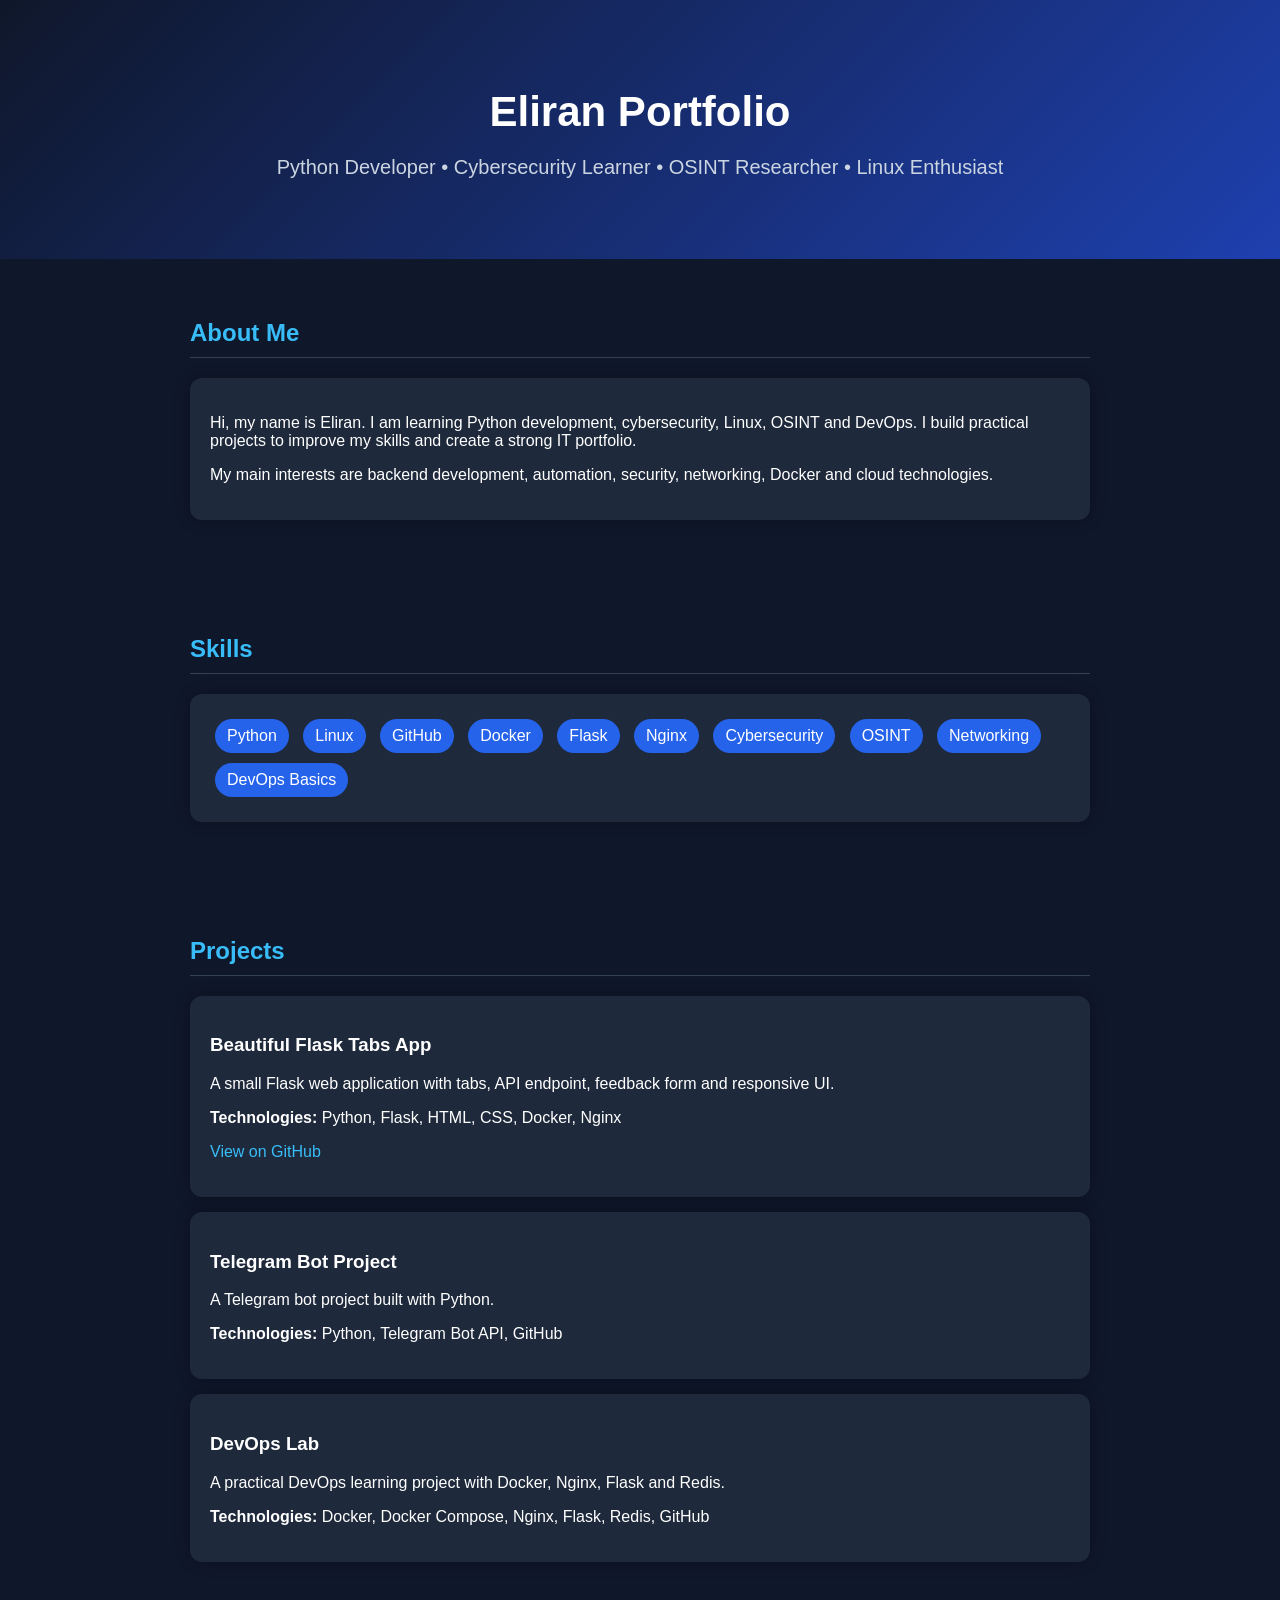
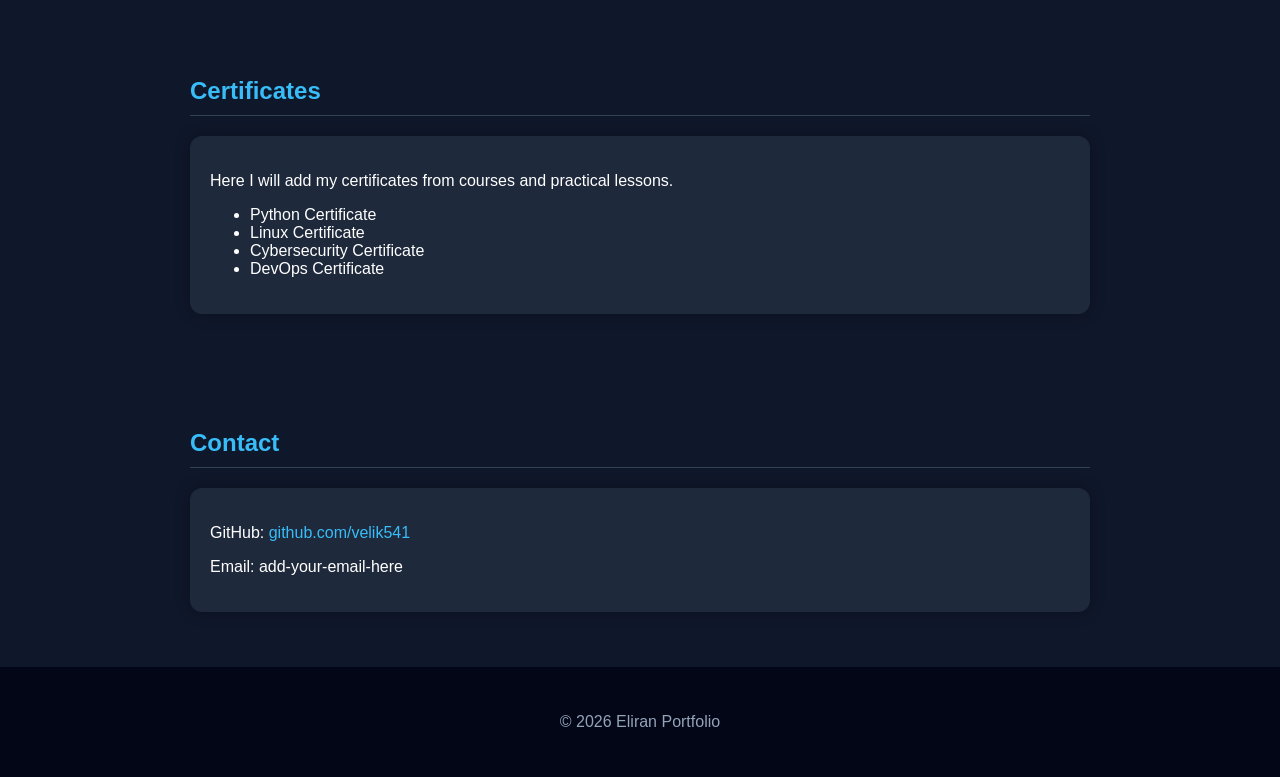
==== index.html @ 10d5dac7 "Create initial portfolio webpage in index.html This file serves as a personal portfolio webpage for " ====
<!DOCTYPE html>
<html lang="en">
<head>
  <meta charset="UTF-8">
  <title>Eliran Portfolio</title>
  <style>
    body {
      margin: 0;
      font-family: Arial, sans-serif;
      background: #0f172a;
      color: white;
    }

    header {
      padding: 60px 20px;
      text-align: center;
      background: linear-gradient(135deg, #0f172a, #1e40af);
    }

    header h1 {
      font-size: 42px;
      margin-bottom: 10px;
    }

    header p {
      font-size: 20px;
      color: #cbd5e1;
    }

    section {
      max-width: 900px;
      margin: auto;
      padding: 40px 20px;
    }

    h2 {
      color: #38bdf8;
      border-bottom: 1px solid #334155;
      padding-bottom: 10px;
    }

    .card {
      background: #1e293b;
      padding: 20px;
      margin: 15px 0;
      border-radius: 12px;
      box-shadow: 0 0 15px rgba(0,0,0,0.3);
    }

    .skills span {
      display: inline-block;
      background: #2563eb;
      padding: 8px 12px;
      margin: 5px;
      border-radius: 20px;
    }

    a {
      color: #38bdf8;
      text-decoration: none;
    }

    footer {
      text-align: center;
      padding: 30px;
      background: #020617;
      color: #94a3b8;
    }
  </style>
</head>
<body>

<header>
  <h1>Eliran Portfolio</h1>
  <p>Python Developer • Cybersecurity Learner • OSINT Researcher • Linux Enthusiast</p>
</header>

<section>
  <h2>About Me</h2>
  <div class="card">
    <p>
      Hi, my name is Eliran. I am learning Python development, cybersecurity, Linux, OSINT and DevOps.
      I build practical projects to improve my skills and create a strong IT portfolio.
    </p>
    <p>
      My main interests are backend development, automation, security, networking, Docker and cloud technologies.
    </p>
  </div>
</section>

<section>
  <h2>Skills</h2>
  <div class="card skills">
    <span>Python</span>
    <span>Linux</span>
    <span>GitHub</span>
    <span>Docker</span>
    <span>Flask</span>
    <span>Nginx</span>
    <span>Cybersecurity</span>
    <span>OSINT</span>
    <span>Networking</span>
    <span>DevOps Basics</span>
  </div>
</section>

<section>
  <h2>Projects</h2>

  <div class="card">
    <h3>Beautiful Flask Tabs App</h3>
    <p>
      A small Flask web application with tabs, API endpoint, feedback form and responsive UI.
    </p>
    <p><b>Technologies:</b> Python, Flask, HTML, CSS, Docker, Nginx</p>
    <p>
      <a href="https://github.com/velik541/beautiful-flask-tabs-app" target="_blank">View on GitHub</a>
    </p>
  </div>

  <div class="card">
    <h3>Telegram Bot Project</h3>
    <p>
      A Telegram bot project built with Python.
    </p>
    <p><b>Technologies:</b> Python, Telegram Bot API, GitHub</p>
  </div>

  <div class="card">
    <h3>DevOps Lab</h3>
    <p>
      A practical DevOps learning project with Docker, Nginx, Flask and Redis.
    </p>
    <p><b>Technologies:</b> Docker, Docker Compose, Nginx, Flask, Redis, GitHub</p>
  </div>
</section>

<section>
  <h2>Certificates</h2>
  <div class="card">
    <p>Here I will add my certificates from courses and practical lessons.</p>
    <ul>
      <li>Python Certificate</li>
      <li>Linux Certificate</li>
      <li>Cybersecurity Certificate</li>
      <li>DevOps Certificate</li>
    </ul>
  </div>
</section>

<section>
  <h2>Contact</h2>
  <div class="card">
    <p>GitHub: <a href="https://github.com/velik541" target="_blank">github.com/velik541</a></p>
    <p>Email: add-your-email-here</p>
  </div>
</section>

<footer>
  <p>© 2026 Eliran Portfolio</p>
</footer>

</body>
</html>
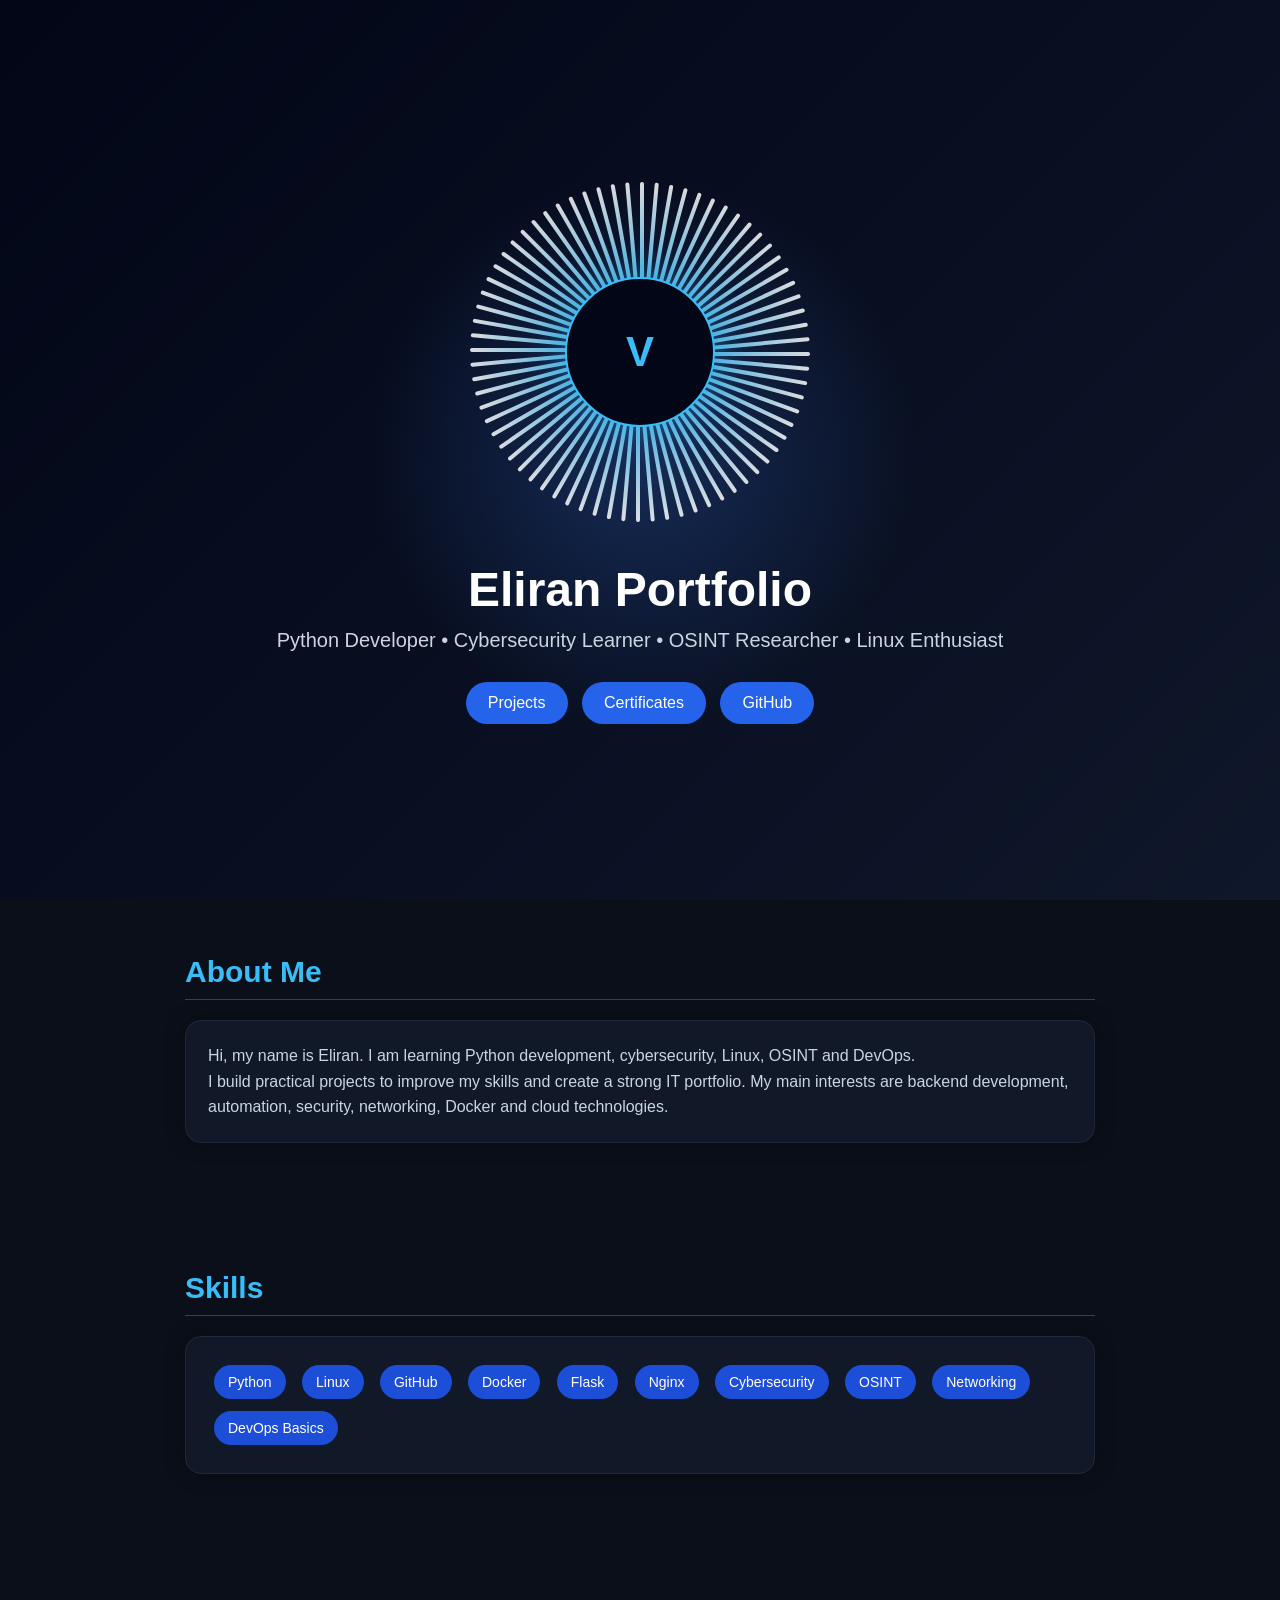
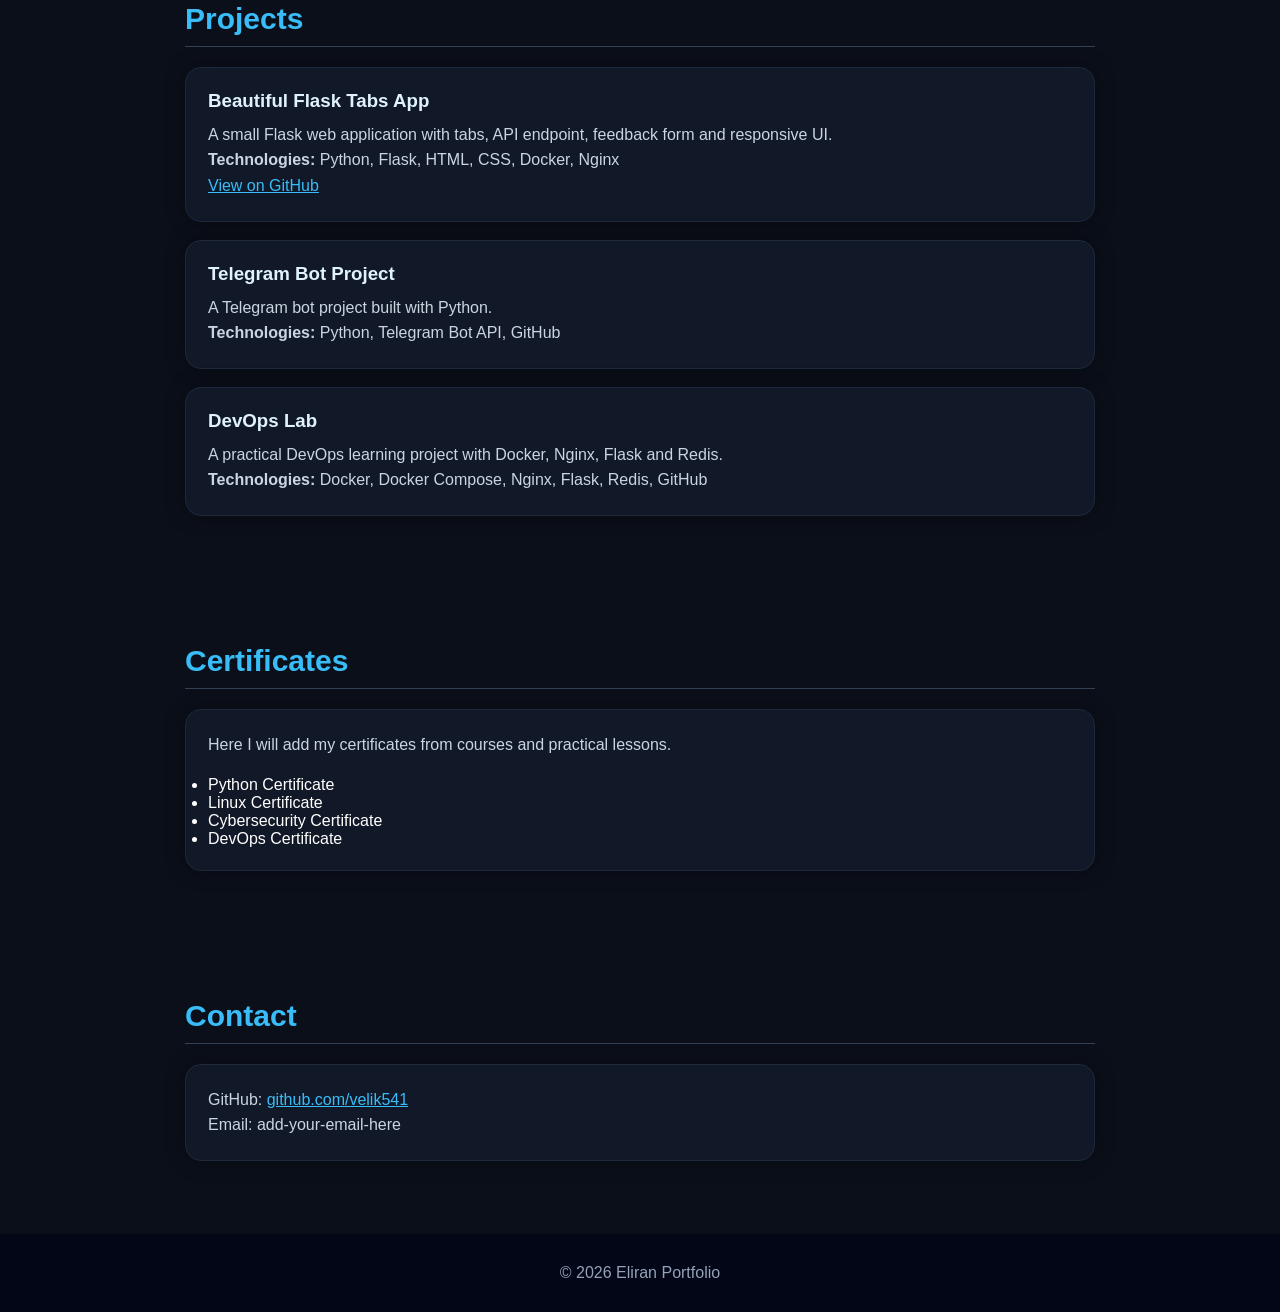
==== commit cabd045a: "Refactor portfolio layout and styles" ====
--- a/index.html
+++ b/index.html
@@ -1,164 +1,332 @@
+
 <!DOCTYPE html>
 <html lang="en">
 <head>
-  <meta charset="UTF-8">
+  <meta charset="UTF-8" />
+  <meta name="viewport" content="width=device-width, initial-scale=1.0" />
   <title>Eliran Portfolio</title>
+
   <style>
+    * {
+      margin: 0;
+      padding: 0;
+      box-sizing: border-box;
+    }
+
     body {
-      margin: 0;
       font-family: Arial, sans-serif;
-      background: #0f172a;
+      background: #0b0f19;
       color: white;
-    }
-
-    header {
-      padding: 60px 20px;
+      overflow-x: hidden;
+    }
+
+    .hero {
+      min-height: 100vh;
+      display: flex;
+      align-items: center;
+      justify-content: center;
+      flex-direction: column;
+      background:
+        radial-gradient(circle at center, rgba(59, 130, 246, 0.25), transparent 35%),
+        linear-gradient(135deg, #020617, #0f172a);
       text-align: center;
-      background: linear-gradient(135deg, #0f172a, #1e40af);
-    }
-
-    header h1 {
+      position: relative;
+    }
+
+    .visualizer {
+      width: 360px;
+      height: 360px;
+      position: relative;
+      margin-bottom: 30px;
+      animation: slowRotate 35s linear infinite;
+    }
+
+    .bar {
+      position: absolute;
+      left: 50%;
+      top: 50%;
+      width: 4px;
+      height: 120px;
+      background: linear-gradient(to top, #38bdf8, #ffffff);
+      transform-origin: 0 0;
+      border-radius: 10px;
+      opacity: 0.85;
+      animation: pulse 1.4s ease-in-out infinite;
+    }
+
+    .center-logo {
+      position: absolute;
+      width: 150px;
+      height: 150px;
+      background: #020617;
+      border: 2px solid #38bdf8;
+      border-radius: 50%;
+      left: 50%;
+      top: 50%;
+      transform: translate(-50%, -50%);
+      display: flex;
+      align-items: center;
+      justify-content: center;
+      box-shadow: 0 0 40px rgba(56, 189, 248, 0.45);
+      z-index: 2;
+    }
+
+    .center-logo span {
       font-size: 42px;
-      margin-bottom: 10px;
-    }
-
-    header p {
+      font-weight: bold;
+      color: #38bdf8;
+    }
+
+    h1 {
+      font-size: 48px;
+      margin-bottom: 12px;
+    }
+
+    .subtitle {
+      color: #cbd5e1;
       font-size: 20px;
-      color: #cbd5e1;
+      margin-bottom: 25px;
+    }
+
+    .btn {
+      display: inline-block;
+      padding: 12px 22px;
+      background: #2563eb;
+      color: white;
+      border-radius: 25px;
+      text-decoration: none;
+      margin: 5px;
+      transition: 0.3s;
+    }
+
+    .btn:hover {
+      background: #38bdf8;
+      color: #020617;
     }
 
     section {
-      max-width: 900px;
+      max-width: 950px;
       margin: auto;
-      padding: 40px 20px;
+      padding: 55px 20px;
     }
 
     h2 {
       color: #38bdf8;
+      margin-bottom: 20px;
+      font-size: 30px;
       border-bottom: 1px solid #334155;
       padding-bottom: 10px;
     }
 
     .card {
-      background: #1e293b;
-      padding: 20px;
-      margin: 15px 0;
-      border-radius: 12px;
-      box-shadow: 0 0 15px rgba(0,0,0,0.3);
+      background: #111827;
+      border: 1px solid #1e293b;
+      border-radius: 16px;
+      padding: 22px;
+      margin: 18px 0;
+      box-shadow: 0 0 20px rgba(0, 0, 0, 0.35);
+    }
+
+    .card h3 {
+      color: #e0f2fe;
+      margin-bottom: 10px;
+    }
+
+    .card p {
+      color: #cbd5e1;
+      line-height: 1.6;
     }
 
     .skills span {
       display: inline-block;
-      background: #2563eb;
-      padding: 8px 12px;
-      margin: 5px;
+      background: #1d4ed8;
+      padding: 9px 14px;
+      margin: 6px;
       border-radius: 20px;
+      font-size: 14px;
     }
 
     a {
       color: #38bdf8;
-      text-decoration: none;
     }
 
     footer {
       text-align: center;
       padding: 30px;
+      color: #94a3b8;
       background: #020617;
-      color: #94a3b8;
+    }
+
+    @keyframes pulse {
+      0%, 100% {
+        height: 90px;
+        opacity: 0.45;
+      }
+
+      50% {
+        height: 140px;
+        opacity: 1;
+      }
+    }
+
+    @keyframes slowRotate {
+      from {
+        transform: rotate(0deg);
+      }
+
+      to {
+        transform: rotate(360deg);
+      }
+    }
+
+    @media (max-width: 600px) {
+      .visualizer {
+        width: 280px;
+        height: 280px;
+      }
+
+      .center-logo {
+        width: 120px;
+        height: 120px;
+      }
+
+      h1 {
+        font-size: 34px;
+      }
+
+      .subtitle {
+        font-size: 16px;
+      }
     }
   </style>
 </head>
+
 <body>
 
-<header>
-  <h1>Eliran Portfolio</h1>
-  <p>Python Developer • Cybersecurity Learner • OSINT Researcher • Linux Enthusiast</p>
-</header>
-
-<section>
-  <h2>About Me</h2>
-  <div class="card">
-    <p>
-      Hi, my name is Eliran. I am learning Python development, cybersecurity, Linux, OSINT and DevOps.
-      I build practical projects to improve my skills and create a strong IT portfolio.
+  <div class="hero">
+    <div class="visualizer" id="visualizer">
+      <div class="center-logo">
+        <span>V</span>
+      </div>
+    </div>
+
+    <h1>Eliran Portfolio</h1>
+    <p class="subtitle">
+      Python Developer • Cybersecurity Learner • OSINT Researcher • Linux Enthusiast
     </p>
-    <p>
-      My main interests are backend development, automation, security, networking, Docker and cloud technologies.
-    </p>
+
+    <div>
+      <a class="btn" href="#projects">Projects</a>
+      <a class="btn" href="#certificates">Certificates</a>
+      <a class="btn" href="https://github.com/velik541" target="_blank">GitHub</a>
+    </div>
   </div>
-</section>
-
-<section>
-  <h2>Skills</h2>
-  <div class="card skills">
-    <span>Python</span>
-    <span>Linux</span>
-    <span>GitHub</span>
-    <span>Docker</span>
-    <span>Flask</span>
-    <span>Nginx</span>
-    <span>Cybersecurity</span>
-    <span>OSINT</span>
-    <span>Networking</span>
-    <span>DevOps Basics</span>
-  </div>
-</section>
-
-<section>
-  <h2>Projects</h2>
-
-  <div class="card">
-    <h3>Beautiful Flask Tabs App</h3>
-    <p>
-      A small Flask web application with tabs, API endpoint, feedback form and responsive UI.
-    </p>
-    <p><b>Technologies:</b> Python, Flask, HTML, CSS, Docker, Nginx</p>
-    <p>
-      <a href="https://github.com/velik541/beautiful-flask-tabs-app" target="_blank">View on GitHub</a>
-    </p>
-  </div>
-
-  <div class="card">
-    <h3>Telegram Bot Project</h3>
-    <p>
-      A Telegram bot project built with Python.
-    </p>
-    <p><b>Technologies:</b> Python, Telegram Bot API, GitHub</p>
-  </div>
-
-  <div class="card">
-    <h3>DevOps Lab</h3>
-    <p>
-      A practical DevOps learning project with Docker, Nginx, Flask and Redis.
-    </p>
-    <p><b>Technologies:</b> Docker, Docker Compose, Nginx, Flask, Redis, GitHub</p>
-  </div>
-</section>
-
-<section>
-  <h2>Certificates</h2>
-  <div class="card">
-    <p>Here I will add my certificates from courses and practical lessons.</p>
-    <ul>
-      <li>Python Certificate</li>
-      <li>Linux Certificate</li>
-      <li>Cybersecurity Certificate</li>
-      <li>DevOps Certificate</li>
-    </ul>
-  </div>
-</section>
-
-<section>
-  <h2>Contact</h2>
-  <div class="card">
-    <p>GitHub: <a href="https://github.com/velik541" target="_blank">github.com/velik541</a></p>
-    <p>Email: add-your-email-here</p>
-  </div>
-</section>
-
-<footer>
-  <p>© 2026 Eliran Portfolio</p>
-</footer>
+
+  <section>
+    <h2>About Me</h2>
+    <div class="card">
+      <p>
+        Hi, my name is Eliran. I am learning Python development, cybersecurity,
+        Linux, OSINT and DevOps.
+      </p>
+      <p>
+        I build practical projects to improve my skills and create a strong IT portfolio.
+        My main interests are backend development, automation, security, networking,
+        Docker and cloud technologies.
+      </p>
+    </div>
+  </section>
+
+  <section>
+    <h2>Skills</h2>
+    <div class="card skills">
+      <span>Python</span>
+      <span>Linux</span>
+      <span>GitHub</span>
+      <span>Docker</span>
+      <span>Flask</span>
+      <span>Nginx</span>
+      <span>Cybersecurity</span>
+      <span>OSINT</span>
+      <span>Networking</span>
+      <span>DevOps Basics</span>
+    </div>
+  </section>
+
+  <section id="projects">
+    <h2>Projects</h2>
+
+    <div class="card">
+      <h3>Beautiful Flask Tabs App</h3>
+      <p>
+        A small Flask web application with tabs, API endpoint, feedback form and responsive UI.
+      </p>
+      <p><b>Technologies:</b> Python, Flask, HTML, CSS, Docker, Nginx</p>
+      <p>
+        <a href="https://github.com/velik541/beautiful-flask-tabs-app" target="_blank">
+          View on GitHub
+        </a>
+      </p>
+    </div>
+
+    <div class="card">
+      <h3>Telegram Bot Project</h3>
+      <p>
+        A Telegram bot project built with Python.
+      </p>
+      <p><b>Technologies:</b> Python, Telegram Bot API, GitHub</p>
+    </div>
+
+    <div class="card">
+      <h3>DevOps Lab</h3>
+      <p>
+        A practical DevOps learning project with Docker, Nginx, Flask and Redis.
+      </p>
+      <p><b>Technologies:</b> Docker, Docker Compose, Nginx, Flask, Redis, GitHub</p>
+    </div>
+  </section>
+
+  <section id="certificates">
+    <h2>Certificates</h2>
+    <div class="card">
+      <p>Here I will add my certificates from courses and practical lessons.</p>
+      <br>
+      <ul>
+        <li>Python Certificate</li>
+        <li>Linux Certificate</li>
+        <li>Cybersecurity Certificate</li>
+        <li>DevOps Certificate</li>
+      </ul>
+    </div>
+  </section>
+
+  <section>
+    <h2>Contact</h2>
+    <div class="card">
+      <p>GitHub: <a href="https://github.com/velik541" target="_blank">github.com/velik541</a></p>
+      <p>Email: add-your-email-here</p>
+    </div>
+  </section>
+
+  <footer>
+    © 2026 Eliran Portfolio
+  </footer>
+
+  <script>
+    const visualizer = document.getElementById("visualizer");
+    const bars = 72;
+
+    for (let i = 0; i < bars; i++) {
+      const bar = document.createElement("div");
+      bar.className = "bar";
+
+      const angle = (360 / bars) * i;
+      bar.style.transform = `rotate(${angle}deg) translateY(-170px)`;
+      bar.style.animationDelay = `${Math.random() * 1.5}s`;
+
+      visualizer.appendChild(bar);
+    }
+  </script>
 
 </body>
 </html>
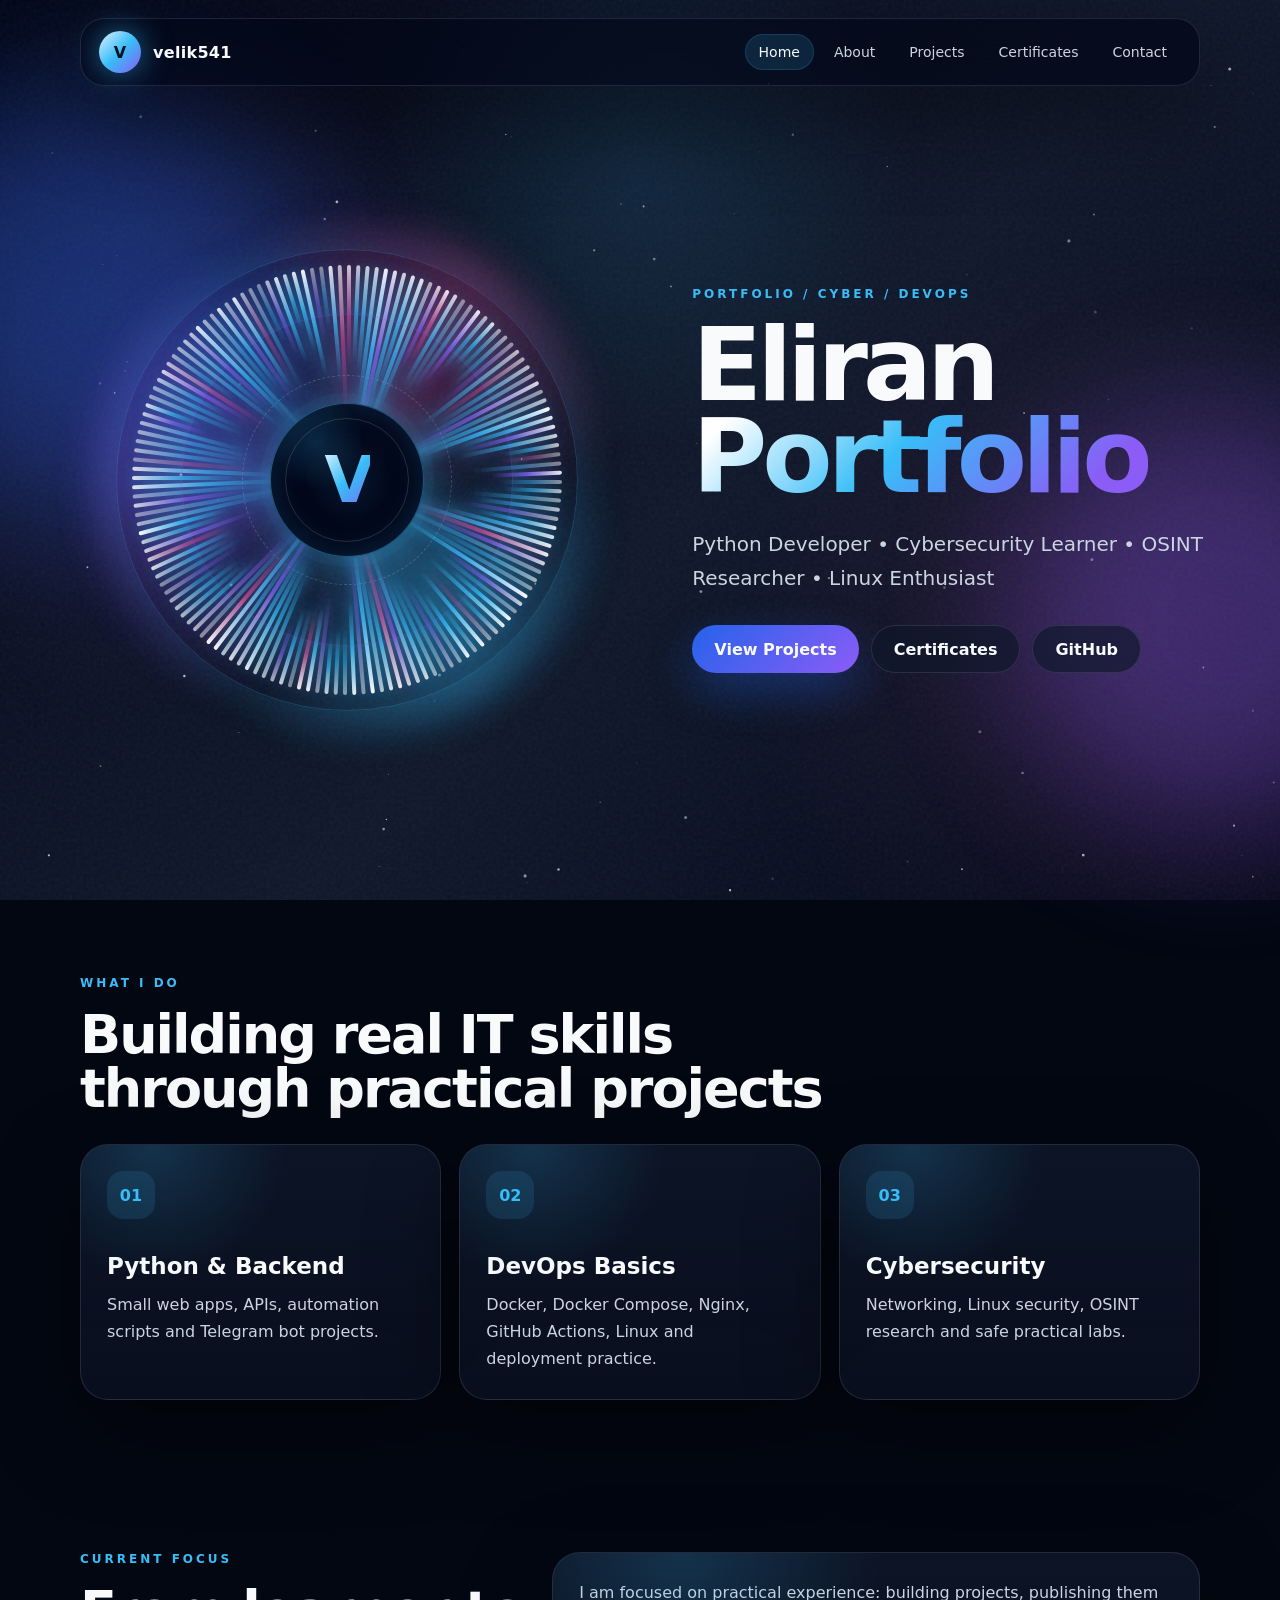
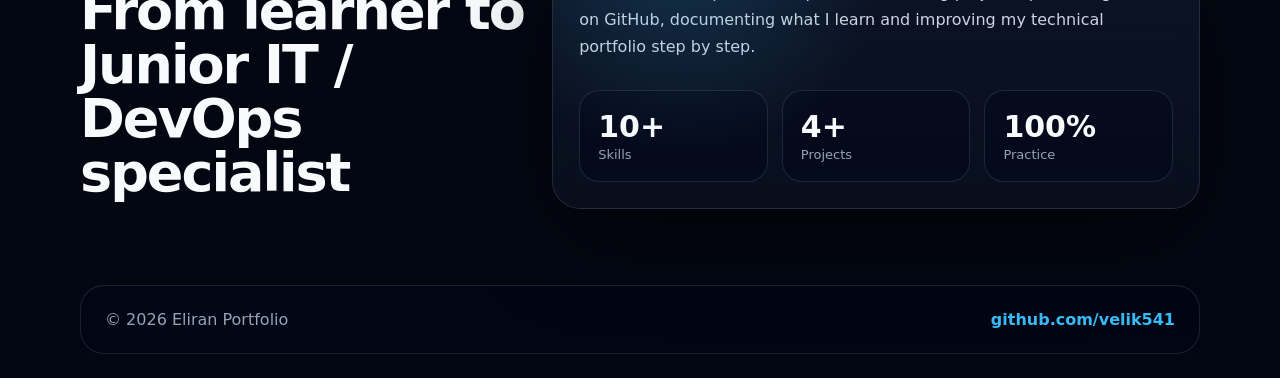
==== commit 0b3c1a58: "Update portfolio website" ====
--- a/index.html
+++ b/index.html
@@ -1,332 +1,117 @@
-
 <!DOCTYPE html>
 <html lang="en">
 <head>
   <meta charset="UTF-8" />
   <meta name="viewport" content="width=device-width, initial-scale=1.0" />
-  <title>Eliran Portfolio</title>
+  <meta name="description" content="Eliran portfolio - Python, cybersecurity, OSINT, Linux and DevOps projects." />
+  <title>Eliran Portfolio | Home</title>
+  <link rel="stylesheet" href="assets/css/style.css" />
+</head>
+<body>
+  <canvas id="space"></canvas>
 
-  <style>
-    * {
-      margin: 0;
-      padding: 0;
-      box-sizing: border-box;
-    }
+  <div class="noise"></div>
+  <div class="page-glow glow-one"></div>
+  <div class="page-glow glow-two"></div>
 
-    body {
-      font-family: Arial, sans-serif;
-      background: #0b0f19;
-      color: white;
-      overflow-x: hidden;
-    }
+  <header class="navbar">
+    <a class="brand" href="index.html" aria-label="Go to home page">
+      <span class="brand-mark">V</span>
+      <span class="brand-text">velik541</span>
+    </a>
 
-    .hero {
-      min-height: 100vh;
-      display: flex;
-      align-items: center;
-      justify-content: center;
-      flex-direction: column;
-      background:
-        radial-gradient(circle at center, rgba(59, 130, 246, 0.25), transparent 35%),
-        linear-gradient(135deg, #020617, #0f172a);
-      text-align: center;
-      position: relative;
-    }
+    <button class="menu-btn" id="menuBtn" aria-label="Open menu">
+      <span></span><span></span><span></span>
+    </button>
 
-    .visualizer {
-      width: 360px;
-      height: 360px;
-      position: relative;
-      margin-bottom: 30px;
-      animation: slowRotate 35s linear infinite;
-    }
+    <nav class="nav-links" id="navLinks">
+      <a href="index.html">Home</a>
+      <a href="about.html">About</a>
+      <a href="projects.html">Projects</a>
+      <a href="certificates.html">Certificates</a>
+      <a href="contact.html">Contact</a>
+    </nav>
+  </header>
 
-    .bar {
-      position: absolute;
-      left: 50%;
-      top: 50%;
-      width: 4px;
-      height: 120px;
-      background: linear-gradient(to top, #38bdf8, #ffffff);
-      transform-origin: 0 0;
-      border-radius: 10px;
-      opacity: 0.85;
-      animation: pulse 1.4s ease-in-out infinite;
-    }
+  <main>
+    <section class="hero">
+      <div class="hero-orbit" aria-hidden="true">
+        <div class="visualizer-wrap">
+          <div class="outer-ring"></div>
+          <div class="inner-ring"></div>
+          <div class="visualizer" id="visualizer"></div>
+          <div class="logo-core">
+            <div class="core-ring"></div>
+            <span>V</span>
+          </div>
+        </div>
+      </div>
 
-    .center-logo {
-      position: absolute;
-      width: 150px;
-      height: 150px;
-      background: #020617;
-      border: 2px solid #38bdf8;
-      border-radius: 50%;
-      left: 50%;
-      top: 50%;
-      transform: translate(-50%, -50%);
-      display: flex;
-      align-items: center;
-      justify-content: center;
-      box-shadow: 0 0 40px rgba(56, 189, 248, 0.45);
-      z-index: 2;
-    }
+      <div class="hero-content reveal">
+        <p class="eyebrow">Portfolio / Cyber / DevOps</p>
+        <h1>Eliran<br><span>Portfolio</span></h1>
+        <p class="hero-text">
+          Python Developer • Cybersecurity Learner • OSINT Researcher • Linux Enthusiast
+        </p>
+        <div class="hero-actions">
+          <a class="btn primary" href="projects.html">View Projects</a>
+          <a class="btn ghost" href="certificates.html">Certificates</a>
+          <a class="btn ghost" href="https://github.com/velik541" target="_blank" rel="noopener">GitHub</a>
+        </div>
+      </div>
+    </section>
 
-    .center-logo span {
-      font-size: 42px;
-      font-weight: bold;
-      color: #38bdf8;
-    }
+    <section class="section reveal">
+      <div class="section-head">
+        <p class="eyebrow">What I do</p>
+        <h2>Building real IT skills through practical projects</h2>
+      </div>
 
-    h1 {
-      font-size: 48px;
-      margin-bottom: 12px;
-    }
+      <div class="feature-grid">
+        <article class="feature-card">
+          <span class="card-icon">01</span>
+          <h3>Python & Backend</h3>
+          <p>Small web apps, APIs, automation scripts and Telegram bot projects.</p>
+        </article>
 
-    .subtitle {
-      color: #cbd5e1;
-      font-size: 20px;
-      margin-bottom: 25px;
-    }
+        <article class="feature-card">
+          <span class="card-icon">02</span>
+          <h3>DevOps Basics</h3>
+          <p>Docker, Docker Compose, Nginx, GitHub Actions, Linux and deployment practice.</p>
+        </article>
 
-    .btn {
-      display: inline-block;
-      padding: 12px 22px;
-      background: #2563eb;
-      color: white;
-      border-radius: 25px;
-      text-decoration: none;
-      margin: 5px;
-      transition: 0.3s;
-    }
+        <article class="feature-card">
+          <span class="card-icon">03</span>
+          <h3>Cybersecurity</h3>
+          <p>Networking, Linux security, OSINT research and safe practical labs.</p>
+        </article>
+      </div>
+    </section>
 
-    .btn:hover {
-      background: #38bdf8;
-      color: #020617;
-    }
+    <section class="section split reveal">
+      <div>
+        <p class="eyebrow">Current focus</p>
+        <h2>From learner to Junior IT / DevOps specialist</h2>
+      </div>
+      <div class="glass-panel">
+        <p>
+          I am focused on practical experience: building projects, publishing them on GitHub,
+          documenting what I learn and improving my technical portfolio step by step.
+        </p>
+        <div class="stats-row">
+          <div><strong>10+</strong><span>Skills</span></div>
+          <div><strong>4+</strong><span>Projects</span></div>
+          <div><strong>100%</strong><span>Practice</span></div>
+        </div>
+      </div>
+    </section>
+  </main>
 
-    section {
-      max-width: 950px;
-      margin: auto;
-      padding: 55px 20px;
-    }
-
-    h2 {
-      color: #38bdf8;
-      margin-bottom: 20px;
-      font-size: 30px;
-      border-bottom: 1px solid #334155;
-      padding-bottom: 10px;
-    }
-
-    .card {
-      background: #111827;
-      border: 1px solid #1e293b;
-      border-radius: 16px;
-      padding: 22px;
-      margin: 18px 0;
-      box-shadow: 0 0 20px rgba(0, 0, 0, 0.35);
-    }
-
-    .card h3 {
-      color: #e0f2fe;
-      margin-bottom: 10px;
-    }
-
-    .card p {
-      color: #cbd5e1;
-      line-height: 1.6;
-    }
-
-    .skills span {
-      display: inline-block;
-      background: #1d4ed8;
-      padding: 9px 14px;
-      margin: 6px;
-      border-radius: 20px;
-      font-size: 14px;
-    }
-
-    a {
-      color: #38bdf8;
-    }
-
-    footer {
-      text-align: center;
-      padding: 30px;
-      color: #94a3b8;
-      background: #020617;
-    }
-
-    @keyframes pulse {
-      0%, 100% {
-        height: 90px;
-        opacity: 0.45;
-      }
-
-      50% {
-        height: 140px;
-        opacity: 1;
-      }
-    }
-
-    @keyframes slowRotate {
-      from {
-        transform: rotate(0deg);
-      }
-
-      to {
-        transform: rotate(360deg);
-      }
-    }
-
-    @media (max-width: 600px) {
-      .visualizer {
-        width: 280px;
-        height: 280px;
-      }
-
-      .center-logo {
-        width: 120px;
-        height: 120px;
-      }
-
-      h1 {
-        font-size: 34px;
-      }
-
-      .subtitle {
-        font-size: 16px;
-      }
-    }
-  </style>
-</head>
-
-<body>
-
-  <div class="hero">
-    <div class="visualizer" id="visualizer">
-      <div class="center-logo">
-        <span>V</span>
-      </div>
-    </div>
-
-    <h1>Eliran Portfolio</h1>
-    <p class="subtitle">
-      Python Developer • Cybersecurity Learner • OSINT Researcher • Linux Enthusiast
-    </p>
-
-    <div>
-      <a class="btn" href="#projects">Projects</a>
-      <a class="btn" href="#certificates">Certificates</a>
-      <a class="btn" href="https://github.com/velik541" target="_blank">GitHub</a>
-    </div>
-  </div>
-
-  <section>
-    <h2>About Me</h2>
-    <div class="card">
-      <p>
-        Hi, my name is Eliran. I am learning Python development, cybersecurity,
-        Linux, OSINT and DevOps.
-      </p>
-      <p>
-        I build practical projects to improve my skills and create a strong IT portfolio.
-        My main interests are backend development, automation, security, networking,
-        Docker and cloud technologies.
-      </p>
-    </div>
-  </section>
-
-  <section>
-    <h2>Skills</h2>
-    <div class="card skills">
-      <span>Python</span>
-      <span>Linux</span>
-      <span>GitHub</span>
-      <span>Docker</span>
-      <span>Flask</span>
-      <span>Nginx</span>
-      <span>Cybersecurity</span>
-      <span>OSINT</span>
-      <span>Networking</span>
-      <span>DevOps Basics</span>
-    </div>
-  </section>
-
-  <section id="projects">
-    <h2>Projects</h2>
-
-    <div class="card">
-      <h3>Beautiful Flask Tabs App</h3>
-      <p>
-        A small Flask web application with tabs, API endpoint, feedback form and responsive UI.
-      </p>
-      <p><b>Technologies:</b> Python, Flask, HTML, CSS, Docker, Nginx</p>
-      <p>
-        <a href="https://github.com/velik541/beautiful-flask-tabs-app" target="_blank">
-          View on GitHub
-        </a>
-      </p>
-    </div>
-
-    <div class="card">
-      <h3>Telegram Bot Project</h3>
-      <p>
-        A Telegram bot project built with Python.
-      </p>
-      <p><b>Technologies:</b> Python, Telegram Bot API, GitHub</p>
-    </div>
-
-    <div class="card">
-      <h3>DevOps Lab</h3>
-      <p>
-        A practical DevOps learning project with Docker, Nginx, Flask and Redis.
-      </p>
-      <p><b>Technologies:</b> Docker, Docker Compose, Nginx, Flask, Redis, GitHub</p>
-    </div>
-  </section>
-
-  <section id="certificates">
-    <h2>Certificates</h2>
-    <div class="card">
-      <p>Here I will add my certificates from courses and practical lessons.</p>
-      <br>
-      <ul>
-        <li>Python Certificate</li>
-        <li>Linux Certificate</li>
-        <li>Cybersecurity Certificate</li>
-        <li>DevOps Certificate</li>
-      </ul>
-    </div>
-  </section>
-
-  <section>
-    <h2>Contact</h2>
-    <div class="card">
-      <p>GitHub: <a href="https://github.com/velik541" target="_blank">github.com/velik541</a></p>
-      <p>Email: add-your-email-here</p>
-    </div>
-  </section>
-
-  <footer>
-    © 2026 Eliran Portfolio
+  <footer class="footer">
+    <p>© 2026 Eliran Portfolio</p>
+    <a href="https://github.com/velik541" target="_blank" rel="noopener">github.com/velik541</a>
   </footer>
 
-  <script>
-    const visualizer = document.getElementById("visualizer");
-    const bars = 72;
-
-    for (let i = 0; i < bars; i++) {
-      const bar = document.createElement("div");
-      bar.className = "bar";
-
-      const angle = (360 / bars) * i;
-      bar.style.transform = `rotate(${angle}deg) translateY(-170px)`;
-      bar.style.animationDelay = `${Math.random() * 1.5}s`;
-
-      visualizer.appendChild(bar);
-    }
-  </script>
-
+  <script src="assets/js/main.js"></script>
 </body>
 </html>
--- a/assets/css/style.css
+++ b/assets/css/style.css
@@ -0,0 +1,853 @@
+:root {
+  --bg: #030712;
+  --panel: rgba(15, 23, 42, 0.72);
+  --panel-strong: rgba(15, 23, 42, 0.92);
+  --border: rgba(148, 163, 184, 0.18);
+  --text: #f8fafc;
+  --muted: #94a3b8;
+  --blue: #38bdf8;
+  --blue-strong: #2563eb;
+  --violet: #8b5cf6;
+  --pink: #ec4899;
+  --green: #22c55e;
+  --shadow: 0 30px 90px rgba(0, 0, 0, 0.45);
+}
+
+* {
+  box-sizing: border-box;
+  margin: 0;
+  padding: 0;
+}
+
+html {
+  scroll-behavior: smooth;
+}
+
+body {
+  min-height: 100vh;
+  font-family: Inter, ui-sans-serif, system-ui, -apple-system, BlinkMacSystemFont, "Segoe UI", sans-serif;
+  color: var(--text);
+  background: var(--bg);
+  overflow-x: hidden;
+}
+
+body::before {
+  content: "";
+  position: fixed;
+  inset: 0;
+  background:
+    radial-gradient(circle at 50% 20%, rgba(56, 189, 248, 0.12), transparent 28%),
+    radial-gradient(circle at 12% 40%, rgba(139, 92, 246, 0.16), transparent 28%),
+    radial-gradient(circle at 88% 70%, rgba(236, 72, 153, 0.10), transparent 30%),
+    linear-gradient(135deg, #020617, #0f172a 55%, #020617);
+  z-index: -5;
+}
+
+#space {
+  position: fixed;
+  inset: 0;
+  width: 100%;
+  height: 100%;
+  z-index: -4;
+}
+
+.noise {
+  position: fixed;
+  inset: 0;
+  pointer-events: none;
+  opacity: 0.12;
+  background-image: url("data:image/svg+xml,%3Csvg viewBox='0 0 300 300' xmlns='http://www.w3.org/2000/svg'%3E%3Cfilter id='n'%3E%3CfeTurbulence type='fractalNoise' baseFrequency='.85' numOctaves='3' stitchTiles='stitch'/%3E%3C/filter%3E%3Crect width='300' height='300' filter='url(%23n)' opacity='.45'/%3E%3C/svg%3E");
+  z-index: -3;
+}
+
+.page-glow {
+  position: fixed;
+  width: 420px;
+  height: 420px;
+  border-radius: 999px;
+  filter: blur(70px);
+  opacity: 0.32;
+  pointer-events: none;
+  z-index: -2;
+}
+
+.glow-one {
+  top: 10%;
+  left: -120px;
+  background: var(--blue-strong);
+}
+
+.glow-two {
+  right: -150px;
+  bottom: 8%;
+  background: var(--violet);
+}
+
+.navbar {
+  position: fixed;
+  top: 18px;
+  left: 50%;
+  transform: translateX(-50%);
+  width: min(1120px, calc(100% - 32px));
+  height: 68px;
+  padding: 0 18px;
+  display: flex;
+  align-items: center;
+  justify-content: space-between;
+  border: 1px solid var(--border);
+  border-radius: 24px;
+  background: rgba(2, 6, 23, 0.68);
+  backdrop-filter: blur(18px);
+  box-shadow: var(--shadow);
+  z-index: 50;
+}
+
+.brand {
+  display: inline-flex;
+  align-items: center;
+  gap: 12px;
+  color: var(--text);
+  text-decoration: none;
+  font-weight: 800;
+  letter-spacing: 0.3px;
+}
+
+.brand-mark {
+  width: 42px;
+  height: 42px;
+  display: grid;
+  place-items: center;
+  border-radius: 50%;
+  color: #06111f;
+  background: linear-gradient(135deg, #e0f2fe, var(--blue), var(--violet));
+  box-shadow: 0 0 30px rgba(56, 189, 248, 0.55);
+}
+
+.brand-text {
+  font-size: 16px;
+}
+
+.nav-links {
+  display: flex;
+  align-items: center;
+  gap: 6px;
+}
+
+.nav-links a {
+  color: #cbd5e1;
+  text-decoration: none;
+  padding: 10px 14px;
+  border-radius: 999px;
+  font-size: 14px;
+  transition: 0.25s ease;
+}
+
+.nav-links a:hover,
+.nav-links a.active {
+  color: var(--text);
+  background: rgba(56, 189, 248, 0.14);
+  box-shadow: inset 0 0 0 1px rgba(56, 189, 248, 0.16);
+}
+
+.menu-btn {
+  display: none;
+  width: 44px;
+  height: 44px;
+  border: 1px solid var(--border);
+  border-radius: 14px;
+  background: rgba(15, 23, 42, 0.7);
+  cursor: pointer;
+}
+
+.menu-btn span {
+  display: block;
+  width: 18px;
+  height: 2px;
+  margin: 4px auto;
+  background: var(--text);
+  border-radius: 999px;
+}
+
+.hero {
+  min-height: 100vh;
+  width: min(1180px, calc(100% - 34px));
+  margin: 0 auto;
+  padding: 130px 0 70px;
+  display: grid;
+  grid-template-columns: 1.05fr 0.95fr;
+  align-items: center;
+  gap: 48px;
+}
+
+.hero-orbit {
+  min-height: 560px;
+  display: grid;
+  place-items: center;
+  perspective: 1000px;
+}
+
+.visualizer-wrap {
+  position: relative;
+  width: 470px;
+  height: 470px;
+  display: grid;
+  place-items: center;
+  transform-style: preserve-3d;
+  animation: float 6s ease-in-out infinite;
+}
+
+.visualizer-wrap::before,
+.visualizer-wrap::after {
+  content: "";
+  position: absolute;
+  border-radius: 50%;
+  border: 1px solid rgba(56, 189, 248, 0.22);
+  box-shadow: 0 0 45px rgba(56, 189, 248, 0.18);
+}
+
+.visualizer-wrap::before {
+  width: 460px;
+  height: 460px;
+  animation: rotate 28s linear infinite;
+}
+
+.visualizer-wrap::after {
+  width: 330px;
+  height: 330px;
+  border-color: rgba(139, 92, 246, 0.25);
+  animation: rotateReverse 20s linear infinite;
+}
+
+.outer-ring,
+.inner-ring {
+  position: absolute;
+  border-radius: 50%;
+  pointer-events: none;
+}
+
+.outer-ring {
+  width: 520px;
+  height: 520px;
+  background: conic-gradient(from 90deg, transparent, rgba(56, 189, 248, 0.85), transparent 32%, rgba(139, 92, 246, 0.7), transparent 68%, rgba(236, 72, 153, 0.7), transparent);
+  filter: blur(18px);
+  opacity: 0.38;
+  animation: rotate 16s linear infinite;
+}
+
+.inner-ring {
+  width: 210px;
+  height: 210px;
+  border: 1px dashed rgba(226, 232, 240, 0.22);
+  animation: rotateReverse 18s linear infinite;
+}
+
+.visualizer {
+  position: absolute;
+  inset: 0;
+  border-radius: 50%;
+  animation: rotate 42s linear infinite;
+}
+
+.bar {
+  --height: 118px;
+  position: absolute;
+  left: 50%;
+  top: 50%;
+  width: 4px;
+  height: var(--height);
+  transform-origin: 0 0;
+  border-radius: 999px;
+  background: linear-gradient(to top, rgba(56, 189, 248, 0.03), rgba(56, 189, 248, 0.85), #ffffff);
+  box-shadow: 0 0 16px rgba(56, 189, 248, 0.55);
+  opacity: 0.92;
+  animation: barPulse 1.65s ease-in-out infinite;
+}
+
+.logo-core {
+  position: relative;
+  z-index: 4;
+  width: 154px;
+  height: 154px;
+  display: grid;
+  place-items: center;
+  border-radius: 50%;
+  background:
+    radial-gradient(circle at 30% 25%, rgba(56, 189, 248, 0.18), transparent 30%),
+    rgba(2, 6, 23, 0.96);
+  border: 1px solid rgba(56, 189, 248, 0.45);
+  box-shadow:
+    0 0 0 10px rgba(56, 189, 248, 0.04),
+    0 0 55px rgba(56, 189, 248, 0.45),
+    inset 0 0 35px rgba(56, 189, 248, 0.15);
+}
+
+.logo-core span {
+  font-size: 64px;
+  font-weight: 900;
+  letter-spacing: -4px;
+  background: linear-gradient(135deg, #ffffff, var(--blue), var(--violet));
+  -webkit-background-clip: text;
+  background-clip: text;
+  color: transparent;
+  text-shadow: 0 0 40px rgba(56, 189, 248, 0.28);
+}
+
+.core-ring {
+  position: absolute;
+  inset: 14px;
+  border-radius: 50%;
+  border: 1px solid rgba(226, 232, 240, 0.15);
+}
+
+.hero-content {
+  text-align: left;
+}
+
+.eyebrow {
+  color: var(--blue);
+  text-transform: uppercase;
+  letter-spacing: 3px;
+  font-size: 12px;
+  font-weight: 800;
+  margin-bottom: 18px;
+}
+
+h1 {
+  font-size: clamp(54px, 8vw, 108px);
+  line-height: 0.9;
+  letter-spacing: -5px;
+  margin-bottom: 24px;
+}
+
+h1 span,
+.page-title h1 span {
+  background: linear-gradient(135deg, #ffffff 10%, var(--blue) 45%, var(--violet) 85%);
+  -webkit-background-clip: text;
+  background-clip: text;
+  color: transparent;
+}
+
+.hero-text {
+  max-width: 600px;
+  color: #cbd5e1;
+  font-size: 20px;
+  line-height: 1.7;
+  margin-bottom: 30px;
+}
+
+.hero-actions {
+  display: flex;
+  flex-wrap: wrap;
+  gap: 12px;
+}
+
+.btn {
+  display: inline-flex;
+  align-items: center;
+  justify-content: center;
+  min-height: 48px;
+  padding: 0 22px;
+  border-radius: 999px;
+  text-decoration: none;
+  color: var(--text);
+  font-weight: 800;
+  transition: transform 0.25s ease, box-shadow 0.25s ease, background 0.25s ease;
+}
+
+.btn:hover {
+  transform: translateY(-3px);
+}
+
+.btn.primary {
+  background: linear-gradient(135deg, var(--blue-strong), var(--violet));
+  box-shadow: 0 18px 45px rgba(37, 99, 235, 0.35);
+}
+
+.btn.ghost {
+  border: 1px solid var(--border);
+  background: rgba(15, 23, 42, 0.65);
+  backdrop-filter: blur(14px);
+}
+
+.section {
+  width: min(1120px, calc(100% - 34px));
+  margin: 0 auto;
+  padding: 76px 0;
+}
+
+.section-head {
+  max-width: 750px;
+  margin-bottom: 28px;
+}
+
+h2 {
+  font-size: clamp(32px, 5vw, 54px);
+  line-height: 1;
+  letter-spacing: -2px;
+}
+
+.feature-grid,
+.cert-grid,
+.contact-grid {
+  display: grid;
+  grid-template-columns: repeat(3, 1fr);
+  gap: 18px;
+}
+
+.feature-card,
+.glass-panel,
+.project-card,
+.cert-card,
+.contact-card {
+  position: relative;
+  border: 1px solid var(--border);
+  background: linear-gradient(180deg, rgba(15, 23, 42, 0.82), rgba(15, 23, 42, 0.48));
+  border-radius: 28px;
+  padding: 26px;
+  box-shadow: var(--shadow);
+  overflow: hidden;
+}
+
+.feature-card::before,
+.project-card::before,
+.cert-card::before,
+.contact-card::before,
+.glass-panel::before {
+  content: "";
+  position: absolute;
+  inset: 0;
+  background: radial-gradient(circle at 20% 0%, rgba(56, 189, 248, 0.18), transparent 35%);
+  pointer-events: none;
+}
+
+.card-icon {
+  display: inline-grid;
+  place-items: center;
+  width: 48px;
+  height: 48px;
+  margin-bottom: 34px;
+  border-radius: 16px;
+  background: rgba(56, 189, 248, 0.12);
+  color: var(--blue);
+  font-weight: 900;
+}
+
+.feature-card h3,
+.project-card h2,
+.cert-card h2 {
+  font-size: 23px;
+  margin-bottom: 12px;
+}
+
+.feature-card p,
+.glass-panel p,
+.project-card p,
+.cert-card p,
+.page-title p,
+.big-text p {
+  color: #cbd5e1;
+  line-height: 1.7;
+}
+
+.split {
+  display: grid;
+  grid-template-columns: 0.82fr 1.18fr;
+  gap: 22px;
+  align-items: stretch;
+}
+
+.glass-panel {
+  backdrop-filter: blur(16px);
+}
+
+.stats-row {
+  display: grid;
+  grid-template-columns: repeat(3, 1fr);
+  gap: 14px;
+  margin-top: 30px;
+}
+
+.stats-row div {
+  padding: 18px;
+  border-radius: 20px;
+  background: rgba(2, 6, 23, 0.4);
+  border: 1px solid var(--border);
+}
+
+.stats-row strong {
+  display: block;
+  font-size: 30px;
+  color: var(--text);
+}
+
+.stats-row span {
+  color: var(--muted);
+  font-size: 13px;
+}
+
+.page-main {
+  padding-top: 120px;
+}
+
+.page-title {
+  width: min(1120px, calc(100% - 34px));
+  margin: 0 auto;
+  padding: 80px 0 40px;
+}
+
+.page-title h1 {
+  font-size: clamp(58px, 9vw, 118px);
+}
+
+.page-title p {
+  max-width: 760px;
+  font-size: 19px;
+}
+
+.big-text {
+  font-size: 21px;
+}
+
+.big-text p + p {
+  margin-top: 18px;
+}
+
+.timeline {
+  display: grid;
+  gap: 16px;
+}
+
+.timeline-item {
+  display: grid;
+  grid-template-columns: 24px 1fr;
+  gap: 18px;
+  padding: 20px;
+  border: 1px solid var(--border);
+  border-radius: 24px;
+  background: rgba(15, 23, 42, 0.58);
+}
+
+.timeline-item > span {
+  width: 14px;
+  height: 14px;
+  margin-top: 7px;
+  border-radius: 50%;
+  background: var(--blue);
+  box-shadow: 0 0 20px rgba(56, 189, 248, 0.75);
+}
+
+.timeline-item h3 {
+  margin-bottom: 6px;
+}
+
+.timeline-item p {
+  color: #cbd5e1;
+}
+
+.skill-cloud {
+  display: flex;
+  flex-wrap: wrap;
+  gap: 12px;
+}
+
+.skill-cloud span,
+.tags span {
+  display: inline-flex;
+  align-items: center;
+  min-height: 38px;
+  padding: 0 15px;
+  border: 1px solid rgba(56, 189, 248, 0.25);
+  border-radius: 999px;
+  color: #dbeafe;
+  background: rgba(56, 189, 248, 0.09);
+}
+
+.project-list {
+  width: min(1120px, calc(100% - 34px));
+  margin: 0 auto;
+  display: grid;
+  gap: 18px;
+  padding-bottom: 80px;
+}
+
+.project-card {
+  min-height: 230px;
+  display: grid;
+  grid-template-columns: 110px 1fr;
+  gap: 22px;
+}
+
+.project-card.featured {
+  border-color: rgba(56, 189, 248, 0.38);
+  background:
+    radial-gradient(circle at 0% 0%, rgba(56, 189, 248, 0.20), transparent 36%),
+    linear-gradient(180deg, rgba(15, 23, 42, 0.9), rgba(15, 23, 42, 0.55));
+}
+
+.project-number {
+  font-size: 44px;
+  font-weight: 900;
+  color: rgba(226, 232, 240, 0.25);
+}
+
+.tags {
+  display: flex;
+  flex-wrap: wrap;
+  gap: 10px;
+  margin: 20px 0;
+}
+
+.project-link,
+.cert-card a,
+.footer a {
+  color: var(--blue);
+  font-weight: 800;
+  text-decoration: none;
+}
+
+.cert-grid {
+  width: min(1120px, calc(100% - 34px));
+  margin: 0 auto;
+  grid-template-columns: repeat(4, 1fr);
+  padding-bottom: 80px;
+}
+
+.cert-preview {
+  height: 160px;
+  display: grid;
+  place-items: center;
+  margin-bottom: 18px;
+  border-radius: 22px;
+  background:
+    radial-gradient(circle at 50% 30%, rgba(255, 255, 255, 0.22), transparent 22%),
+    linear-gradient(135deg, rgba(37, 99, 235, 0.55), rgba(139, 92, 246, 0.42));
+  border: 1px solid rgba(226, 232, 240, 0.12);
+  color: #ffffff;
+  font-size: 36px;
+  font-weight: 900;
+  letter-spacing: -1px;
+}
+
+.cert-card p {
+  min-height: 82px;
+  margin-bottom: 18px;
+}
+
+.contact-grid {
+  width: min(1120px, calc(100% - 34px));
+  margin: 0 auto;
+  padding-bottom: 90px;
+}
+
+.contact-card {
+  min-height: 180px;
+  display: flex;
+  flex-direction: column;
+  justify-content: space-between;
+  color: var(--text);
+  text-decoration: none;
+  transition: transform 0.25s ease, border 0.25s ease;
+}
+
+.contact-card:hover {
+  transform: translateY(-5px);
+  border-color: rgba(56, 189, 248, 0.52);
+}
+
+.contact-card span {
+  color: var(--muted);
+}
+
+.contact-card strong {
+  font-size: 24px;
+}
+
+.footer {
+  width: min(1120px, calc(100% - 34px));
+  margin: 0 auto 24px;
+  padding: 24px;
+  display: flex;
+  align-items: center;
+  justify-content: space-between;
+  border: 1px solid var(--border);
+  border-radius: 24px;
+  color: var(--muted);
+  background: rgba(2, 6, 23, 0.6);
+}
+
+.reveal {
+  opacity: 0;
+  transform: translateY(22px);
+  transition: opacity 0.8s ease, transform 0.8s ease;
+}
+
+.reveal.visible {
+  opacity: 1;
+  transform: translateY(0);
+}
+
+@keyframes rotate {
+  to { transform: rotate(360deg); }
+}
+
+@keyframes rotateReverse {
+  to { transform: rotate(-360deg); }
+}
+
+@keyframes float {
+  0%, 100% { transform: translateY(0) rotateX(0deg); }
+  50% { transform: translateY(-18px) rotateX(4deg); }
+}
+
+@keyframes barPulse {
+  0%, 100% {
+    height: calc(var(--height) * 0.58);
+    opacity: 0.38;
+  }
+  50% {
+    height: var(--height);
+    opacity: 1;
+  }
+}
+
+@media (max-width: 920px) {
+  .hero,
+  .split {
+    grid-template-columns: 1fr;
+  }
+
+  .hero {
+    padding-top: 112px;
+    text-align: center;
+  }
+
+  .hero-content {
+    text-align: center;
+    order: -1;
+  }
+
+  .hero-actions {
+    justify-content: center;
+  }
+
+  .hero-orbit {
+    min-height: 420px;
+  }
+
+  .visualizer-wrap {
+    width: 360px;
+    height: 360px;
+  }
+
+  .visualizer-wrap::before {
+    width: 350px;
+    height: 350px;
+  }
+
+  .visualizer-wrap::after {
+    width: 260px;
+    height: 260px;
+  }
+
+  .outer-ring {
+    width: 390px;
+    height: 390px;
+  }
+
+  .logo-core {
+    width: 130px;
+    height: 130px;
+  }
+
+  .feature-grid,
+  .cert-grid,
+  .contact-grid {
+    grid-template-columns: 1fr 1fr;
+  }
+}
+
+@media (max-width: 720px) {
+  .navbar {
+    top: 12px;
+  }
+
+  .menu-btn {
+    display: block;
+  }
+
+  .nav-links {
+    position: absolute;
+    top: 78px;
+    left: 0;
+    width: 100%;
+    padding: 12px;
+    display: none;
+    flex-direction: column;
+    border: 1px solid var(--border);
+    border-radius: 22px;
+    background: rgba(2, 6, 23, 0.95);
+  }
+
+  .nav-links.open {
+    display: flex;
+  }
+
+  .nav-links a {
+    width: 100%;
+    text-align: center;
+  }
+
+  h1 {
+    letter-spacing: -3px;
+  }
+
+  .visualizer-wrap {
+    width: 300px;
+    height: 300px;
+  }
+
+  .visualizer-wrap::before {
+    width: 300px;
+    height: 300px;
+  }
+
+  .visualizer-wrap::after {
+    width: 220px;
+    height: 220px;
+  }
+
+  .outer-ring {
+    width: 330px;
+    height: 330px;
+  }
+
+  .logo-core {
+    width: 112px;
+    height: 112px;
+  }
+
+  .logo-core span {
+    font-size: 52px;
+  }
+
+  .feature-grid,
+  .cert-grid,
+  .contact-grid,
+  .stats-row {
+    grid-template-columns: 1fr;
+  }
+
+  .project-card {
+    grid-template-columns: 1fr;
+  }
+
+  .project-number {
+    font-size: 32px;
+  }
+
+  .footer {
+    flex-direction: column;
+    gap: 12px;
+    text-align: center;
+  }
+}
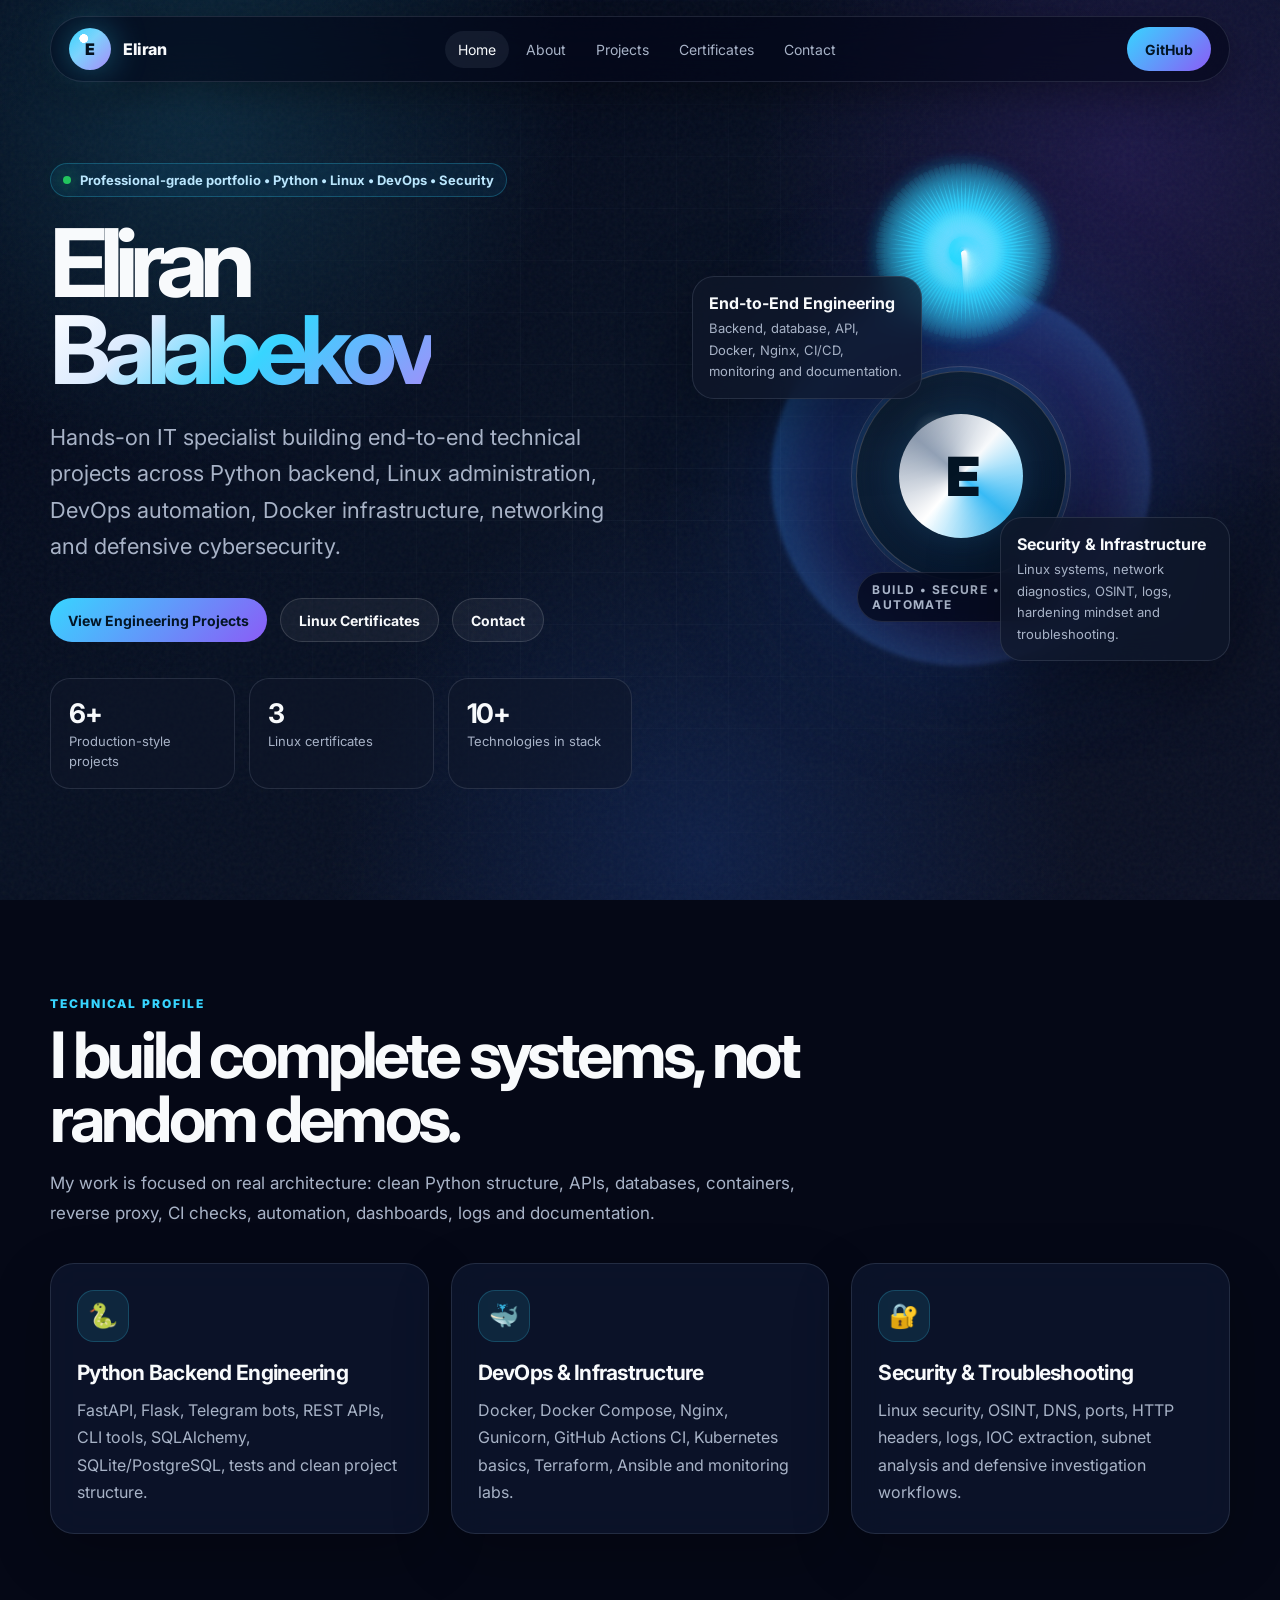
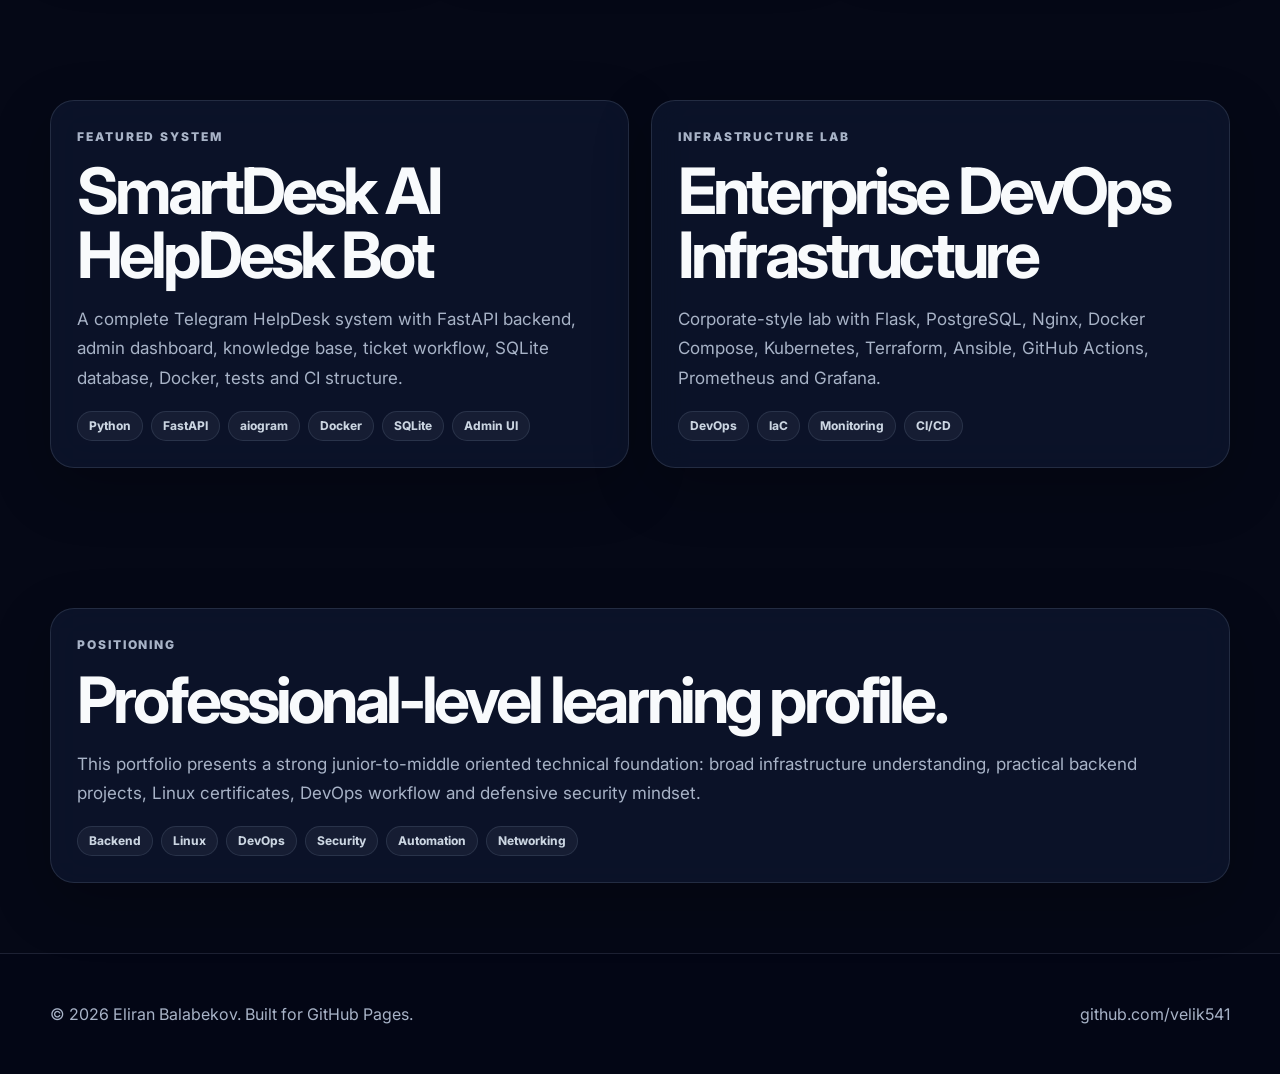
==== commit c176c7b2: "Upgrade professional portfolio" ====
--- a/index.html
+++ b/index.html
@@ -3,115 +3,123 @@
 <head>
   <meta charset="UTF-8" />
   <meta name="viewport" content="width=device-width, initial-scale=1.0" />
-  <meta name="description" content="Eliran portfolio - Python, cybersecurity, OSINT, Linux and DevOps projects." />
-  <title>Eliran Portfolio | Home</title>
+  <meta name="description" content="Professional portfolio focused on Python, Linux, DevOps, automation and defensive cybersecurity" />
+  <title>Eliran Balabekov — Professional Portfolio</title>
+  <link rel="preconnect" href="https://fonts.googleapis.com">
+  <link rel="preconnect" href="https://fonts.gstatic.com" crossorigin>
+  <link href="https://fonts.googleapis.com/css2?family=Inter:wght@400;600;700;800;900&display=swap" rel="stylesheet">
   <link rel="stylesheet" href="assets/css/style.css" />
 </head>
 <body>
-  <canvas id="space"></canvas>
-
   <div class="noise"></div>
-  <div class="page-glow glow-one"></div>
-  <div class="page-glow glow-two"></div>
-
-  <header class="navbar">
-    <a class="brand" href="index.html" aria-label="Go to home page">
-      <span class="brand-mark">V</span>
-      <span class="brand-text">velik541</span>
+  <header class="site-header">
+  <nav class="nav">
+    <a class="brand" href="index.html" aria-label="Eliran Portfolio Home">
+      <span class="brand-mark">E</span>
+      <span>Eliran</span>
     </a>
 
-    <button class="menu-btn" id="menuBtn" aria-label="Open menu">
+    <button class="mobile-toggle" data-menu-toggle aria-label="Open menu">
       <span></span><span></span><span></span>
     </button>
 
-    <nav class="nav-links" id="navLinks">
+    <div class="nav-links" data-nav-links>
       <a href="index.html">Home</a>
       <a href="about.html">About</a>
       <a href="projects.html">Projects</a>
       <a href="certificates.html">Certificates</a>
       <a href="contact.html">Contact</a>
-    </nav>
-  </header>
+    </div>
 
-  <main>
-    <section class="hero">
-      <div class="hero-orbit" aria-hidden="true">
-        <div class="visualizer-wrap">
-          <div class="outer-ring"></div>
-          <div class="inner-ring"></div>
-          <div class="visualizer" id="visualizer"></div>
-          <div class="logo-core">
-            <div class="core-ring"></div>
-            <span>V</span>
-          </div>
+    <div class="nav-actions">
+      <a class="btn btn-primary" href="https://github.com/velik541" target="_blank" rel="noreferrer">GitHub</a>
+    </div>
+  </nav>
+</header>
+<main>
+  <section class="hero">
+    <div class="container hero-grid">
+      <div class="hero-copy reveal">
+        <div class="kicker"><span class="status-dot"></span> Professional-grade portfolio • Python • Linux • DevOps • Security</div>
+        <h1 class="hero-title">Eliran <span class="gradient-text">Balabekov</span></h1>
+        <p class="hero-subtitle">
+          Hands-on IT specialist building end-to-end technical projects across Python backend, Linux administration,
+          DevOps automation, Docker infrastructure, networking and defensive cybersecurity.
+        </p>
+        <div class="hero-buttons">
+          <a class="btn btn-primary" href="projects.html">View Engineering Projects</a>
+          <a class="btn" href="certificates.html">Linux Certificates</a>
+          <a class="btn" href="contact.html">Contact</a>
+        </div>
+        <div class="metrics">
+          <div class="metric"><strong>6+</strong><span>Production-style projects</span></div>
+          <div class="metric"><strong>3</strong><span>Linux certificates</span></div>
+          <div class="metric"><strong>10+</strong><span>Technologies in stack</span></div>
         </div>
       </div>
 
-      <div class="hero-content reveal">
-        <p class="eyebrow">Portfolio / Cyber / DevOps</p>
-        <h1>Eliran<br><span>Portfolio</span></h1>
-        <p class="hero-text">
-          Python Developer • Cybersecurity Learner • OSINT Researcher • Linux Enthusiast
-        </p>
-        <div class="hero-actions">
-          <a class="btn primary" href="projects.html">View Projects</a>
-          <a class="btn ghost" href="certificates.html">Certificates</a>
-          <a class="btn ghost" href="https://github.com/velik541" target="_blank" rel="noopener">GitHub</a>
+      <div class="orb-wrap reveal">
+        <div class="orb-card one"><strong>End-to-End Engineering</strong><span>Backend, database, API, Docker, Nginx, CI/CD, monitoring and documentation.</span></div>
+        <div class="visualizer" aria-label="Animated portfolio visualizer">
+          <div class="ring" data-ring></div>
+          <div class="core">
+            <div class="core-inner">E</div>
+            <div class="core-label">Build • Secure • Automate</div>
+          </div>
         </div>
+        <div class="orb-card two"><strong>Security & Infrastructure</strong><span>Linux systems, network diagnostics, OSINT, logs, hardening mindset and troubleshooting.</span></div>
       </div>
-    </section>
+    </div>
+  </section>
 
-    <section class="section reveal">
-      <div class="section-head">
-        <p class="eyebrow">What I do</p>
-        <h2>Building real IT skills through practical projects</h2>
+  <section class="section">
+    <div class="container">
+      <div class="section-head reveal">
+        <p class="eyebrow">Technical Profile</p>
+        <h2 class="section-title">I build complete systems, not random demos.</h2>
+        <p class="section-text">My work is focused on real architecture: clean Python structure, APIs, databases, containers, reverse proxy, CI checks, automation, dashboards, logs and documentation.</p>
       </div>
+      <div class="grid-3">
+        <div class="card reveal"><div class="icon">🐍</div><h3>Python Backend Engineering</h3><p>FastAPI, Flask, Telegram bots, REST APIs, CLI tools, SQLAlchemy, SQLite/PostgreSQL, tests and clean project structure.</p></div>
+        <div class="card reveal"><div class="icon">🐳</div><h3>DevOps & Infrastructure</h3><p>Docker, Docker Compose, Nginx, Gunicorn, GitHub Actions CI, Kubernetes basics, Terraform, Ansible and monitoring labs.</p></div>
+        <div class="card reveal"><div class="icon">🔐</div><h3>Security & Troubleshooting</h3><p>Linux security, OSINT, DNS, ports, HTTP headers, logs, IOC extraction, subnet analysis and defensive investigation workflows.</p></div>
+      </div>
+    </div>
+  </section>
 
-      <div class="feature-grid">
-        <article class="feature-card">
-          <span class="card-icon">01</span>
-          <h3>Python & Backend</h3>
-          <p>Small web apps, APIs, automation scripts and Telegram bot projects.</p>
-        </article>
+  <section class="section section-small">
+    <div class="container grid-2">
+      <div class="card reveal">
+        <p class="eyebrow">Featured System</p>
+        <h2 class="section-title">SmartDesk AI HelpDesk Bot</h2>
+        <p class="section-text">A complete Telegram HelpDesk system with FastAPI backend, admin dashboard, knowledge base, ticket workflow, SQLite database, Docker, tests and CI structure.</p>
+        <div class="tags"><span class="tag">Python</span><span class="tag">FastAPI</span><span class="tag">aiogram</span><span class="tag">Docker</span><span class="tag">SQLite</span><span class="tag">Admin UI</span></div>
+      </div>
+      <div class="card reveal">
+        <p class="eyebrow">Infrastructure Lab</p>
+        <h2 class="section-title">Enterprise DevOps Infrastructure</h2>
+        <p class="section-text">Corporate-style lab with Flask, PostgreSQL, Nginx, Docker Compose, Kubernetes, Terraform, Ansible, GitHub Actions, Prometheus and Grafana.</p>
+        <div class="tags"><span class="tag">DevOps</span><span class="tag">IaC</span><span class="tag">Monitoring</span><span class="tag">CI/CD</span></div>
+      </div>
+    </div>
+  </section>
 
-        <article class="feature-card">
-          <span class="card-icon">02</span>
-          <h3>DevOps Basics</h3>
-          <p>Docker, Docker Compose, Nginx, GitHub Actions, Linux and deployment practice.</p>
-        </article>
-
-        <article class="feature-card">
-          <span class="card-icon">03</span>
-          <h3>Cybersecurity</h3>
-          <p>Networking, Linux security, OSINT research and safe practical labs.</p>
-        </article>
+  <section class="section-small">
+    <div class="container">
+      <div class="card reveal">
+        <p class="eyebrow">Positioning</p>
+        <h2 class="section-title">Professional-level learning profile.</h2>
+        <p class="section-text">This portfolio presents a strong junior-to-middle oriented technical foundation: broad infrastructure understanding, practical backend projects, Linux certificates, DevOps workflow and defensive security mindset.</p>
+        <div class="tags"><span class="tag">Backend</span><span class="tag">Linux</span><span class="tag">DevOps</span><span class="tag">Security</span><span class="tag">Automation</span><span class="tag">Networking</span></div>
       </div>
-    </section>
-
-    <section class="section split reveal">
-      <div>
-        <p class="eyebrow">Current focus</p>
-        <h2>From learner to Junior IT / DevOps specialist</h2>
-      </div>
-      <div class="glass-panel">
-        <p>
-          I am focused on practical experience: building projects, publishing them on GitHub,
-          documenting what I learn and improving my technical portfolio step by step.
-        </p>
-        <div class="stats-row">
-          <div><strong>10+</strong><span>Skills</span></div>
-          <div><strong>4+</strong><span>Projects</span></div>
-          <div><strong>100%</strong><span>Practice</span></div>
-        </div>
-      </div>
-    </section>
-  </main>
-
-  <footer class="footer">
-    <p>© 2026 Eliran Portfolio</p>
-    <a href="https://github.com/velik541" target="_blank" rel="noopener">github.com/velik541</a>
-  </footer>
-
-  <script src="assets/js/main.js"></script>
+    </div>
+  </section>
+</main>
+<footer class="footer">
+  <div class="container footer-grid">
+    <p>© 2026 Eliran Balabekov. Built for GitHub Pages.</p>
+    <a href="https://github.com/velik541" target="_blank" rel="noreferrer">github.com/velik541</a>
+  </div>
+</footer>  <script src="assets/js/main.js"></script>
 </body>
 </html>
--- a/assets/css/style.css
+++ b/assets/css/style.css
@@ -1,16 +1,24 @@
+/* =========================
+   Eliran Portfolio — Elite
+   Works on GitHub Pages, no build tools needed
+   ========================= */
+
 :root {
-  --bg: #030712;
-  --panel: rgba(15, 23, 42, 0.72);
-  --panel-strong: rgba(15, 23, 42, 0.92);
-  --border: rgba(148, 163, 184, 0.18);
+  --bg: #050816;
+  --bg-2: #080d21;
+  --panel: rgba(14, 23, 46, 0.76);
+  --panel-2: rgba(15, 23, 42, 0.92);
+  --line: rgba(148, 163, 184, 0.18);
   --text: #f8fafc;
-  --muted: #94a3b8;
-  --blue: #38bdf8;
-  --blue-strong: #2563eb;
-  --violet: #8b5cf6;
-  --pink: #ec4899;
+  --muted: #a8b3c7;
+  --blue: #37d5ff;
+  --blue-2: #2563eb;
+  --violet: #7c3aed;
   --green: #22c55e;
-  --shadow: 0 30px 90px rgba(0, 0, 0, 0.45);
+  --yellow: #facc15;
+  --danger: #fb7185;
+  --radius: 24px;
+  --shadow: 0 30px 100px rgba(0, 0, 0, 0.55);
 }
 
 * {
@@ -25,9 +33,9 @@
 
 body {
   min-height: 100vh;
-  font-family: Inter, ui-sans-serif, system-ui, -apple-system, BlinkMacSystemFont, "Segoe UI", sans-serif;
+  font-family: Inter, ui-sans-serif, system-ui, -apple-system, BlinkMacSystemFont, "Segoe UI", Arial, sans-serif;
+  background: var(--bg);
   color: var(--text);
-  background: var(--bg);
   overflow-x: hidden;
 }
 
@@ -35,819 +43,673 @@
   content: "";
   position: fixed;
   inset: 0;
+  z-index: -4;
   background:
-    radial-gradient(circle at 50% 20%, rgba(56, 189, 248, 0.12), transparent 28%),
-    radial-gradient(circle at 12% 40%, rgba(139, 92, 246, 0.16), transparent 28%),
-    radial-gradient(circle at 88% 70%, rgba(236, 72, 153, 0.10), transparent 30%),
-    linear-gradient(135deg, #020617, #0f172a 55%, #020617);
-  z-index: -5;
-}
-
-#space {
+    radial-gradient(circle at 15% 10%, rgba(55, 213, 255, 0.16), transparent 28%),
+    radial-gradient(circle at 88% 18%, rgba(124, 58, 237, 0.18), transparent 28%),
+    radial-gradient(circle at 55% 95%, rgba(37, 99, 235, 0.18), transparent 34%),
+    linear-gradient(145deg, #020617 0%, #071022 45%, #0b1024 100%);
+}
+
+body::after {
+  content: "";
   position: fixed;
   inset: 0;
-  width: 100%;
-  height: 100%;
-  z-index: -4;
+  z-index: -3;
+  background-image:
+    linear-gradient(rgba(148, 163, 184, 0.055) 1px, transparent 1px),
+    linear-gradient(90deg, rgba(148, 163, 184, 0.055) 1px, transparent 1px);
+  background-size: 52px 52px;
+  mask-image: radial-gradient(circle at center, black, transparent 78%);
+}
+
+a { color: inherit; text-decoration: none; }
+ul { list-style: none; }
+img { max-width: 100%; display: block; }
+
+.container {
+  width: min(1180px, calc(100% - 40px));
+  margin: 0 auto;
 }
 
 .noise {
   position: fixed;
   inset: 0;
   pointer-events: none;
-  opacity: 0.12;
-  background-image: url("data:image/svg+xml,%3Csvg viewBox='0 0 300 300' xmlns='http://www.w3.org/2000/svg'%3E%3Cfilter id='n'%3E%3CfeTurbulence type='fractalNoise' baseFrequency='.85' numOctaves='3' stitchTiles='stitch'/%3E%3C/filter%3E%3Crect width='300' height='300' filter='url(%23n)' opacity='.45'/%3E%3C/svg%3E");
-  z-index: -3;
-}
-
-.page-glow {
+  z-index: -2;
+  opacity: 0.045;
+  background-image: url("data:image/svg+xml,%3Csvg viewBox='0 0 260 260' xmlns='http://www.w3.org/2000/svg'%3E%3Cfilter id='noiseFilter'%3E%3CfeTurbulence type='fractalNoise' baseFrequency='0.85' numOctaves='3' stitchTiles='stitch'/%3E%3C/filter%3E%3Crect width='100%25' height='100%25' filter='url(%23noiseFilter)'/%3E%3C/svg%3E");
+}
+
+/* Header */
+.site-header {
   position: fixed;
-  width: 420px;
-  height: 420px;
-  border-radius: 999px;
-  filter: blur(70px);
-  opacity: 0.32;
-  pointer-events: none;
-  z-index: -2;
-}
-
-.glow-one {
-  top: 10%;
-  left: -120px;
-  background: var(--blue-strong);
-}
-
-.glow-two {
-  right: -150px;
-  bottom: 8%;
-  background: var(--violet);
-}
-
-.navbar {
-  position: fixed;
-  top: 18px;
+  top: 16px;
   left: 50%;
   transform: translateX(-50%);
-  width: min(1120px, calc(100% - 32px));
-  height: 68px;
+  z-index: 50;
+  width: min(1180px, calc(100% - 32px));
+  border: 1px solid var(--line);
+  border-radius: 999px;
+  background: rgba(2, 6, 23, 0.62);
+  backdrop-filter: blur(18px);
+  box-shadow: 0 12px 40px rgba(0,0,0,0.35);
+}
+
+.nav {
+  min-height: 64px;
   padding: 0 18px;
   display: flex;
   align-items: center;
   justify-content: space-between;
-  border: 1px solid var(--border);
-  border-radius: 24px;
-  background: rgba(2, 6, 23, 0.68);
-  backdrop-filter: blur(18px);
-  box-shadow: var(--shadow);
-  z-index: 50;
+  gap: 18px;
 }
 
 .brand {
-  display: inline-flex;
+  display: flex;
   align-items: center;
   gap: 12px;
-  color: var(--text);
-  text-decoration: none;
   font-weight: 800;
-  letter-spacing: 0.3px;
+  letter-spacing: -0.03em;
 }
 
 .brand-mark {
   width: 42px;
   height: 42px;
+  border-radius: 50%;
   display: grid;
   place-items: center;
-  border-radius: 50%;
-  color: #06111f;
-  background: linear-gradient(135deg, #e0f2fe, var(--blue), var(--violet));
-  box-shadow: 0 0 30px rgba(56, 189, 248, 0.55);
-}
-
-.brand-text {
-  font-size: 16px;
+  color: #04111f;
+  font-weight: 950;
+  background:
+    radial-gradient(circle at 35% 25%, #fff 0 10%, transparent 11%),
+    linear-gradient(135deg, var(--blue), #7dd3fc 42%, #a78bfa 100%);
+  box-shadow: 0 0 36px rgba(55,213,255,.4);
 }
 
 .nav-links {
   display: flex;
   align-items: center;
-  gap: 6px;
+  gap: 4px;
 }
 
 .nav-links a {
-  color: #cbd5e1;
-  text-decoration: none;
-  padding: 10px 14px;
+  padding: 10px 13px;
+  color: var(--muted);
   border-radius: 999px;
   font-size: 14px;
-  transition: 0.25s ease;
+  transition: 0.22s ease;
 }
 
 .nav-links a:hover,
 .nav-links a.active {
   color: var(--text);
-  background: rgba(56, 189, 248, 0.14);
-  box-shadow: inset 0 0 0 1px rgba(56, 189, 248, 0.16);
-}
-
-.menu-btn {
+  background: rgba(148, 163, 184, 0.1);
+}
+
+.nav-actions {
+  display: flex;
+  align-items: center;
+  gap: 10px;
+}
+
+.mobile-toggle {
   display: none;
-  width: 44px;
-  height: 44px;
-  border: 1px solid var(--border);
-  border-radius: 14px;
-  background: rgba(15, 23, 42, 0.7);
-  cursor: pointer;
-}
-
-.menu-btn span {
+  width: 42px;
+  height: 42px;
+  border: 0;
+  border-radius: 50%;
+  color: var(--text);
+  background: rgba(148, 163, 184, 0.12);
+}
+
+.mobile-toggle span {
   display: block;
   width: 18px;
   height: 2px;
   margin: 4px auto;
-  background: var(--text);
-  border-radius: 999px;
-}
-
+  background: currentColor;
+  border-radius: 999px;
+}
+
+.btn {
+  display: inline-flex;
+  align-items: center;
+  justify-content: center;
+  gap: 10px;
+  min-height: 44px;
+  padding: 0 18px;
+  border-radius: 999px;
+  border: 1px solid rgba(255,255,255,0.14);
+  background: rgba(255,255,255,0.05);
+  color: var(--text);
+  font-weight: 700;
+  font-size: 14px;
+  transition: .22s ease;
+}
+
+.btn:hover {
+  transform: translateY(-2px);
+  border-color: rgba(55,213,255,.48);
+  box-shadow: 0 12px 40px rgba(55,213,255,.16);
+}
+
+.btn-primary {
+  color: #031525;
+  border: none;
+  background: linear-gradient(135deg, var(--blue), #8b5cf6);
+}
+
+/* Hero */
 .hero {
+  position: relative;
   min-height: 100vh;
-  width: min(1180px, calc(100% - 34px));
-  margin: 0 auto;
-  padding: 130px 0 70px;
-  display: grid;
-  grid-template-columns: 1.05fr 0.95fr;
-  align-items: center;
-  gap: 48px;
-}
-
-.hero-orbit {
+  display: grid;
+  align-items: center;
+  padding: 122px 0 70px;
+}
+
+.hero-grid {
+  display: grid;
+  grid-template-columns: 1.04fr .96fr;
+  align-items: center;
+  gap: 60px;
+}
+
+.kicker {
+  display: inline-flex;
+  align-items: center;
+  gap: 9px;
+  padding: 8px 12px;
+  border: 1px solid rgba(55,213,255,.25);
+  border-radius: 999px;
+  color: #bae6fd;
+  background: rgba(14, 165, 233, .08);
+  font-size: 13px;
+  font-weight: 700;
+  margin-bottom: 22px;
+}
+
+.status-dot {
+  width: 8px;
+  height: 8px;
+  border-radius: 50%;
+  background: var(--green);
+  box-shadow: 0 0 18px rgba(34,197,94,.9);
+}
+
+.hero-title {
+  font-size: clamp(48px, 7.4vw, 104px);
+  line-height: .92;
+  letter-spacing: -0.085em;
+  max-width: 820px;
+}
+
+.gradient-text {
+  background: linear-gradient(135deg, #fff 0%, #dbeafe 26%, var(--blue) 55%, #a78bfa 100%);
+  -webkit-background-clip: text;
+  background-clip: text;
+  color: transparent;
+}
+
+.hero-subtitle {
+  margin-top: 26px;
+  max-width: 680px;
+  color: var(--muted);
+  font-size: clamp(17px, 2vw, 22px);
+  line-height: 1.65;
+}
+
+.hero-buttons {
+  margin-top: 34px;
+  display: flex;
+  flex-wrap: wrap;
+  gap: 13px;
+}
+
+.metrics {
+  display: grid;
+  grid-template-columns: repeat(3, minmax(0, 1fr));
+  gap: 14px;
+  margin-top: 36px;
+}
+
+.metric {
+  padding: 18px;
+  border: 1px solid var(--line);
+  border-radius: 20px;
+  background: rgba(15, 23, 42, 0.54);
+}
+
+.metric strong {
+  display: block;
+  font-size: 27px;
+  letter-spacing: -0.05em;
+}
+
+.metric span {
+  color: var(--muted);
+  font-size: 13px;
+}
+
+.orb-wrap {
   min-height: 560px;
   display: grid;
   place-items: center;
-  perspective: 1000px;
-}
-
-.visualizer-wrap {
   position: relative;
-  width: 470px;
-  height: 470px;
+}
+
+.visualizer {
+  --size: 500px;
+  position: relative;
+  width: min(var(--size), 90vw);
+  aspect-ratio: 1;
+  border-radius: 50%;
   display: grid;
   place-items: center;
-  transform-style: preserve-3d;
   animation: float 6s ease-in-out infinite;
 }
 
-.visualizer-wrap::before,
-.visualizer-wrap::after {
+.visualizer::before {
   content: "";
   position: absolute;
-  border-radius: 50%;
-  border: 1px solid rgba(56, 189, 248, 0.22);
-  box-shadow: 0 0 45px rgba(56, 189, 248, 0.18);
-}
-
-.visualizer-wrap::before {
-  width: 460px;
-  height: 460px;
-  animation: rotate 28s linear infinite;
-}
-
-.visualizer-wrap::after {
-  width: 330px;
-  height: 330px;
-  border-color: rgba(139, 92, 246, 0.25);
-  animation: rotateReverse 20s linear infinite;
-}
-
-.outer-ring,
-.inner-ring {
+  inset: 12%;
+  border-radius: 50%;
+  background:
+    radial-gradient(circle at 40% 36%, rgba(255,255,255,.14), transparent 8%),
+    radial-gradient(circle at center, rgba(55, 213, 255, .18), transparent 52%),
+    linear-gradient(135deg, rgba(37,99,235,.3), rgba(124,58,237,.16));
+  filter: blur(2px);
+  box-shadow:
+    inset 0 0 70px rgba(55,213,255,.22),
+    0 0 140px rgba(37,99,235,.22);
+}
+
+.visualizer::after {
+  content: "";
   position: absolute;
-  border-radius: 50%;
-  pointer-events: none;
-}
-
-.outer-ring {
-  width: 520px;
-  height: 520px;
-  background: conic-gradient(from 90deg, transparent, rgba(56, 189, 248, 0.85), transparent 32%, rgba(139, 92, 246, 0.7), transparent 68%, rgba(236, 72, 153, 0.7), transparent);
-  filter: blur(18px);
-  opacity: 0.38;
-  animation: rotate 16s linear infinite;
-}
-
-.inner-ring {
-  width: 210px;
-  height: 210px;
-  border: 1px dashed rgba(226, 232, 240, 0.22);
-  animation: rotateReverse 18s linear infinite;
-}
-
-.visualizer {
+  inset: 28%;
+  border-radius: 50%;
+  border: 1px solid rgba(255,255,255,.18);
+  box-shadow: inset 0 0 45px rgba(55,213,255,.16);
+}
+
+.ring {
   position: absolute;
   inset: 0;
   border-radius: 50%;
-  animation: rotate 42s linear infinite;
+  animation: spin 36s linear infinite;
 }
 
 .bar {
-  --height: 118px;
   position: absolute;
   left: 50%;
   top: 50%;
-  width: 4px;
-  height: var(--height);
-  transform-origin: 0 0;
-  border-radius: 999px;
-  background: linear-gradient(to top, rgba(56, 189, 248, 0.03), rgba(56, 189, 248, 0.85), #ffffff);
-  box-shadow: 0 0 16px rgba(56, 189, 248, 0.55);
-  opacity: 0.92;
-  animation: barPulse 1.65s ease-in-out infinite;
-}
-
-.logo-core {
+  width: 5px;
+  height: 88px;
+  transform-origin: 50% calc(var(--radius-bar) * -1);
+  border-radius: 999px;
+  background: linear-gradient(to top, rgba(55,213,255,.12), rgba(55,213,255,.95), #fff);
+  box-shadow: 0 0 18px rgba(55,213,255,.5);
+  opacity: .85;
+  animation: equalize 1.45s ease-in-out infinite;
+}
+
+.core {
   position: relative;
+  z-index: 3;
+  width: 210px;
+  height: 210px;
+  border-radius: 50%;
+  display: grid;
+  place-items: center;
+  border: 1px solid rgba(255,255,255,.2);
+  background:
+    radial-gradient(circle at 38% 30%, rgba(255,255,255,.22), transparent 12%),
+    linear-gradient(145deg, rgba(15,23,42,.96), rgba(2,6,23,.96));
+  box-shadow: var(--shadow), inset 0 0 50px rgba(55,213,255,.09);
+}
+
+.core-inner {
+  width: 124px;
+  height: 124px;
+  border-radius: 50%;
+  display: grid;
+  place-items: center;
+  color: #031525;
+  font-size: 54px;
+  font-weight: 950;
+  letter-spacing: -0.08em;
+  background: conic-gradient(from 220deg, #fff, #94a3b8, #f8fafc, #38bdf8, #fff);
+  box-shadow: 0 0 70px rgba(56,189,248,.36);
+}
+
+.core-label {
+  position: absolute;
+  bottom: -42px;
+  padding: 9px 14px;
+  border-radius: 999px;
+  border: 1px solid var(--line);
+  color: var(--muted);
+  background: rgba(2,6,23,.7);
+  backdrop-filter: blur(12px);
+  font-size: 12px;
+  font-weight: 700;
+  letter-spacing: .12em;
+  text-transform: uppercase;
+}
+
+.orb-card {
+  position: absolute;
   z-index: 4;
-  width: 154px;
-  height: 154px;
-  display: grid;
-  place-items: center;
-  border-radius: 50%;
-  background:
-    radial-gradient(circle at 30% 25%, rgba(56, 189, 248, 0.18), transparent 30%),
-    rgba(2, 6, 23, 0.96);
-  border: 1px solid rgba(56, 189, 248, 0.45);
-  box-shadow:
-    0 0 0 10px rgba(56, 189, 248, 0.04),
-    0 0 55px rgba(56, 189, 248, 0.45),
-    inset 0 0 35px rgba(56, 189, 248, 0.15);
-}
-
-.logo-core span {
-  font-size: 64px;
-  font-weight: 900;
-  letter-spacing: -4px;
-  background: linear-gradient(135deg, #ffffff, var(--blue), var(--violet));
-  -webkit-background-clip: text;
-  background-clip: text;
-  color: transparent;
-  text-shadow: 0 0 40px rgba(56, 189, 248, 0.28);
-}
-
-.core-ring {
-  position: absolute;
-  inset: 14px;
-  border-radius: 50%;
-  border: 1px solid rgba(226, 232, 240, 0.15);
-}
-
-.hero-content {
-  text-align: left;
+  width: 230px;
+  padding: 16px;
+  border-radius: 22px;
+  border: 1px solid var(--line);
+  background: rgba(15,23,42,.76);
+  backdrop-filter: blur(16px);
+  box-shadow: 0 20px 70px rgba(0,0,0,.35);
+}
+
+.orb-card strong { display: block; margin-bottom: 4px; }
+.orb-card span { color: var(--muted); font-size: 13px; line-height: 1.5; }
+.orb-card.one { left: 0; top: 80px; }
+.orb-card.two { right: 0; bottom: 95px; }
+
+/* Shared sections */
+.section {
+  padding: 96px 0;
+  position: relative;
+}
+
+.section-small {
+  padding: 70px 0;
+}
+
+.section-head {
+  max-width: 760px;
+  margin-bottom: 34px;
 }
 
 .eyebrow {
   color: var(--blue);
+  font-weight: 850;
+  letter-spacing: .16em;
   text-transform: uppercase;
-  letter-spacing: 3px;
   font-size: 12px;
-  font-weight: 800;
-  margin-bottom: 18px;
-}
-
-h1 {
-  font-size: clamp(54px, 8vw, 108px);
-  line-height: 0.9;
-  letter-spacing: -5px;
-  margin-bottom: 24px;
-}
-
-h1 span,
-.page-title h1 span {
-  background: linear-gradient(135deg, #ffffff 10%, var(--blue) 45%, var(--violet) 85%);
-  -webkit-background-clip: text;
-  background-clip: text;
-  color: transparent;
-}
-
-.hero-text {
-  max-width: 600px;
-  color: #cbd5e1;
-  font-size: 20px;
-  line-height: 1.7;
-  margin-bottom: 30px;
-}
-
-.hero-actions {
-  display: flex;
-  flex-wrap: wrap;
-  gap: 12px;
-}
-
-.btn {
-  display: inline-flex;
-  align-items: center;
-  justify-content: center;
-  min-height: 48px;
-  padding: 0 22px;
-  border-radius: 999px;
-  text-decoration: none;
-  color: var(--text);
-  font-weight: 800;
-  transition: transform 0.25s ease, box-shadow 0.25s ease, background 0.25s ease;
-}
-
-.btn:hover {
-  transform: translateY(-3px);
-}
-
-.btn.primary {
-  background: linear-gradient(135deg, var(--blue-strong), var(--violet));
-  box-shadow: 0 18px 45px rgba(37, 99, 235, 0.35);
-}
-
-.btn.ghost {
-  border: 1px solid var(--border);
-  background: rgba(15, 23, 42, 0.65);
-  backdrop-filter: blur(14px);
-}
-
-.section {
-  width: min(1120px, calc(100% - 34px));
-  margin: 0 auto;
-  padding: 76px 0;
-}
-
-.section-head {
-  max-width: 750px;
-  margin-bottom: 28px;
-}
-
-h2 {
-  font-size: clamp(32px, 5vw, 54px);
+  margin-bottom: 12px;
+}
+
+.section-title {
+  font-size: clamp(34px, 5vw, 64px);
   line-height: 1;
-  letter-spacing: -2px;
-}
-
-.feature-grid,
-.cert-grid,
-.contact-grid {
-  display: grid;
-  grid-template-columns: repeat(3, 1fr);
-  gap: 18px;
-}
-
-.feature-card,
-.glass-panel,
-.project-card,
-.cert-card,
-.contact-card {
+  letter-spacing: -0.06em;
+}
+
+.section-text {
+  color: var(--muted);
+  font-size: 17px;
+  line-height: 1.75;
+  margin-top: 18px;
+}
+
+.grid-2 {
+  display: grid;
+  grid-template-columns: repeat(2, minmax(0, 1fr));
+  gap: 22px;
+}
+
+.grid-3 {
+  display: grid;
+  grid-template-columns: repeat(3, minmax(0, 1fr));
+  gap: 22px;
+}
+
+.card {
+  border: 1px solid var(--line);
+  border-radius: var(--radius);
+  background: var(--panel);
+  backdrop-filter: blur(18px);
+  padding: 26px;
+  box-shadow: 0 20px 60px rgba(0,0,0,.24);
   position: relative;
-  border: 1px solid var(--border);
-  background: linear-gradient(180deg, rgba(15, 23, 42, 0.82), rgba(15, 23, 42, 0.48));
-  border-radius: 28px;
-  padding: 26px;
-  box-shadow: var(--shadow);
   overflow: hidden;
 }
 
-.feature-card::before,
-.project-card::before,
-.cert-card::before,
-.contact-card::before,
-.glass-panel::before {
+.card::before {
   content: "";
   position: absolute;
   inset: 0;
-  background: radial-gradient(circle at 20% 0%, rgba(56, 189, 248, 0.18), transparent 35%);
+  background: linear-gradient(135deg, rgba(55,213,255,.09), transparent 34%, rgba(124,58,237,.08));
+  opacity: 0;
+  transition: .25s ease;
   pointer-events: none;
 }
 
-.card-icon {
-  display: inline-grid;
-  place-items: center;
-  width: 48px;
-  height: 48px;
-  margin-bottom: 34px;
-  border-radius: 16px;
-  background: rgba(56, 189, 248, 0.12);
-  color: var(--blue);
-  font-weight: 900;
-}
-
-.feature-card h3,
-.project-card h2,
-.cert-card h2 {
-  font-size: 23px;
-  margin-bottom: 12px;
-}
-
-.feature-card p,
-.glass-panel p,
-.project-card p,
-.cert-card p,
-.page-title p,
-.big-text p {
-  color: #cbd5e1;
-  line-height: 1.7;
-}
-
-.split {
-  display: grid;
-  grid-template-columns: 0.82fr 1.18fr;
-  gap: 22px;
-  align-items: stretch;
-}
-
-.glass-panel {
-  backdrop-filter: blur(16px);
-}
-
-.stats-row {
-  display: grid;
-  grid-template-columns: repeat(3, 1fr);
-  gap: 14px;
-  margin-top: 30px;
-}
-
-.stats-row div {
-  padding: 18px;
-  border-radius: 20px;
-  background: rgba(2, 6, 23, 0.4);
-  border: 1px solid var(--border);
-}
-
-.stats-row strong {
-  display: block;
-  font-size: 30px;
-  color: var(--text);
-}
-
-.stats-row span {
-  color: var(--muted);
-  font-size: 13px;
-}
-
-.page-main {
-  padding-top: 120px;
-}
-
-.page-title {
-  width: min(1120px, calc(100% - 34px));
-  margin: 0 auto;
-  padding: 80px 0 40px;
-}
-
-.page-title h1 {
-  font-size: clamp(58px, 9vw, 118px);
-}
-
-.page-title p {
-  max-width: 760px;
-  font-size: 19px;
-}
-
-.big-text {
-  font-size: 21px;
-}
-
-.big-text p + p {
-  margin-top: 18px;
-}
-
-.timeline {
-  display: grid;
-  gap: 16px;
-}
-
-.timeline-item {
-  display: grid;
-  grid-template-columns: 24px 1fr;
-  gap: 18px;
-  padding: 20px;
-  border: 1px solid var(--border);
-  border-radius: 24px;
-  background: rgba(15, 23, 42, 0.58);
-}
-
-.timeline-item > span {
-  width: 14px;
-  height: 14px;
-  margin-top: 7px;
-  border-radius: 50%;
-  background: var(--blue);
-  box-shadow: 0 0 20px rgba(56, 189, 248, 0.75);
-}
-
-.timeline-item h3 {
-  margin-bottom: 6px;
-}
-
-.timeline-item p {
-  color: #cbd5e1;
-}
-
-.skill-cloud {
-  display: flex;
-  flex-wrap: wrap;
-  gap: 12px;
-}
-
-.skill-cloud span,
-.tags span {
-  display: inline-flex;
-  align-items: center;
-  min-height: 38px;
-  padding: 0 15px;
-  border: 1px solid rgba(56, 189, 248, 0.25);
-  border-radius: 999px;
-  color: #dbeafe;
-  background: rgba(56, 189, 248, 0.09);
-}
-
-.project-list {
-  width: min(1120px, calc(100% - 34px));
-  margin: 0 auto;
-  display: grid;
-  gap: 18px;
-  padding-bottom: 80px;
-}
-
-.project-card {
-  min-height: 230px;
-  display: grid;
-  grid-template-columns: 110px 1fr;
-  gap: 22px;
-}
-
-.project-card.featured {
-  border-color: rgba(56, 189, 248, 0.38);
-  background:
-    radial-gradient(circle at 0% 0%, rgba(56, 189, 248, 0.20), transparent 36%),
-    linear-gradient(180deg, rgba(15, 23, 42, 0.9), rgba(15, 23, 42, 0.55));
-}
-
-.project-number {
-  font-size: 44px;
-  font-weight: 900;
-  color: rgba(226, 232, 240, 0.25);
-}
-
-.tags {
-  display: flex;
-  flex-wrap: wrap;
-  gap: 10px;
-  margin: 20px 0;
-}
-
-.project-link,
-.cert-card a,
-.footer a {
-  color: var(--blue);
-  font-weight: 800;
-  text-decoration: none;
-}
-
-.cert-grid {
-  width: min(1120px, calc(100% - 34px));
-  margin: 0 auto;
-  grid-template-columns: repeat(4, 1fr);
-  padding-bottom: 80px;
-}
-
-.cert-preview {
-  height: 160px;
+.card:hover::before { opacity: 1; }
+.card > * { position: relative; z-index: 1; }
+.card h3 { font-size: 21px; letter-spacing: -0.035em; margin-bottom: 12px; }
+.card p { color: var(--muted); line-height: 1.72; }
+
+.icon {
+  width: 52px;
+  height: 52px;
+  border-radius: 17px;
   display: grid;
   place-items: center;
   margin-bottom: 18px;
-  border-radius: 22px;
-  background:
-    radial-gradient(circle at 50% 30%, rgba(255, 255, 255, 0.22), transparent 22%),
-    linear-gradient(135deg, rgba(37, 99, 235, 0.55), rgba(139, 92, 246, 0.42));
-  border: 1px solid rgba(226, 232, 240, 0.12);
-  color: #ffffff;
-  font-size: 36px;
+  font-size: 24px;
+  background: rgba(55,213,255,.1);
+  border: 1px solid rgba(55,213,255,.2);
+}
+
+.tags {
+  display: flex;
+  flex-wrap: wrap;
+  gap: 8px;
+  margin-top: 18px;
+}
+
+.tag {
+  display: inline-flex;
+  align-items: center;
+  min-height: 30px;
+  padding: 0 11px;
+  border: 1px solid rgba(148, 163, 184, .16);
+  border-radius: 999px;
+  color: #cbd5e1;
+  background: rgba(148, 163, 184, .08);
+  font-size: 12px;
+  font-weight: 750;
+}
+
+.project-card {
+  min-height: 100%;
+  display: flex;
+  flex-direction: column;
+}
+
+.project-top {
+  display: flex;
+  align-items: center;
+  justify-content: space-between;
+  gap: 14px;
+  margin-bottom: 18px;
+}
+
+.project-badge {
+  color: #031525;
+  background: linear-gradient(135deg, #38bdf8, #a78bfa);
+  border-radius: 999px;
+  padding: 7px 10px;
+  font-size: 12px;
   font-weight: 900;
-  letter-spacing: -1px;
-}
-
-.cert-card p {
-  min-height: 82px;
-  margin-bottom: 18px;
-}
-
-.contact-grid {
-  width: min(1120px, calc(100% - 34px));
-  margin: 0 auto;
-  padding-bottom: 90px;
-}
-
-.contact-card {
-  min-height: 180px;
-  display: flex;
-  flex-direction: column;
+}
+
+.project-card .btn {
+  margin-top: auto;
+  width: fit-content;
+}
+
+.cert-grid {
+  display: grid;
+  grid-template-columns: repeat(3, minmax(0, 1fr));
+  gap: 22px;
+}
+
+.cert-card {
+  padding: 0;
+  overflow: hidden;
+}
+
+.cert-thumb {
+  height: 330px;
+  overflow: hidden;
+  background: #3142f3;
+  border-bottom: 1px solid var(--line);
+}
+
+.cert-thumb img {
+  width: 100%;
+  height: 100%;
+  object-fit: cover;
+  object-position: center;
+  transition: .35s ease;
+}
+
+.cert-card:hover img { transform: scale(1.04); }
+.cert-body { padding: 22px; }
+.cert-meta { color: var(--muted); font-size: 13px; margin-bottom: 8px; }
+.cert-title { font-size: 20px; letter-spacing: -0.04em; line-height: 1.18; }
+
+.timeline {
+  border-left: 1px solid var(--line);
+  padding-left: 28px;
+}
+
+.timeline-item {
+  position: relative;
+  padding-bottom: 30px;
+}
+
+.timeline-item:last-child { padding-bottom: 0; }
+.timeline-item::before {
+  content: "";
+  position: absolute;
+  left: -37px;
+  top: 6px;
+  width: 16px;
+  height: 16px;
+  border-radius: 50%;
+  background: var(--blue);
+  box-shadow: 0 0 24px rgba(55,213,255,.8);
+}
+
+.timeline-item h3 { margin-bottom: 8px; }
+.timeline-item p { color: var(--muted); line-height: 1.7; }
+
+.footer {
+  padding: 50px 0;
+  border-top: 1px solid var(--line);
+  background: rgba(2,6,23,.55);
+}
+.footer-grid {
+  display: flex;
+  align-items: center;
   justify-content: space-between;
-  color: var(--text);
-  text-decoration: none;
-  transition: transform 0.25s ease, border 0.25s ease;
-}
-
-.contact-card:hover {
-  transform: translateY(-5px);
-  border-color: rgba(56, 189, 248, 0.52);
-}
-
-.contact-card span {
+  gap: 20px;
   color: var(--muted);
 }
 
-.contact-card strong {
-  font-size: 24px;
-}
-
-.footer {
-  width: min(1120px, calc(100% - 34px));
-  margin: 0 auto 24px;
-  padding: 24px;
-  display: flex;
-  align-items: center;
+.page-hero {
+  padding: 148px 0 66px;
+}
+
+.page-title {
+  max-width: 900px;
+  font-size: clamp(44px, 7vw, 88px);
+  line-height: .92;
+  letter-spacing: -0.08em;
+}
+
+.page-subtitle {
+  max-width: 760px;
+  margin-top: 24px;
+  color: var(--muted);
+  font-size: 18px;
+  line-height: 1.75;
+}
+
+.contact-box {
+  display: grid;
+  gap: 18px;
+}
+
+.contact-row {
+  display: flex;
   justify-content: space-between;
-  border: 1px solid var(--border);
-  border-radius: 24px;
-  color: var(--muted);
-  background: rgba(2, 6, 23, 0.6);
-}
+  gap: 20px;
+  padding: 18px;
+  border-radius: 18px;
+  border: 1px solid var(--line);
+  background: rgba(255,255,255,.035);
+}
+.contact-row span { color: var(--muted); }
+.contact-row strong { text-align: right; }
 
 .reveal {
   opacity: 0;
   transform: translateY(22px);
-  transition: opacity 0.8s ease, transform 0.8s ease;
-}
-
-.reveal.visible {
+  transition: opacity .7s ease, transform .7s ease;
+}
+.reveal.show {
   opacity: 1;
   transform: translateY(0);
 }
 
-@keyframes rotate {
-  to { transform: rotate(360deg); }
-}
-
-@keyframes rotateReverse {
-  to { transform: rotate(-360deg); }
-}
-
-@keyframes float {
-  0%, 100% { transform: translateY(0) rotateX(0deg); }
-  50% { transform: translateY(-18px) rotateX(4deg); }
-}
-
-@keyframes barPulse {
-  0%, 100% {
-    height: calc(var(--height) * 0.58);
-    opacity: 0.38;
-  }
-  50% {
-    height: var(--height);
-    opacity: 1;
-  }
-}
-
-@media (max-width: 920px) {
-  .hero,
-  .split {
-    grid-template-columns: 1fr;
-  }
-
-  .hero {
-    padding-top: 112px;
-    text-align: center;
-  }
-
-  .hero-content {
-    text-align: center;
-    order: -1;
-  }
-
-  .hero-actions {
-    justify-content: center;
-  }
-
-  .hero-orbit {
-    min-height: 420px;
-  }
-
-  .visualizer-wrap {
-    width: 360px;
-    height: 360px;
-  }
-
-  .visualizer-wrap::before {
-    width: 350px;
-    height: 350px;
-  }
-
-  .visualizer-wrap::after {
-    width: 260px;
-    height: 260px;
-  }
-
-  .outer-ring {
-    width: 390px;
-    height: 390px;
-  }
-
-  .logo-core {
-    width: 130px;
-    height: 130px;
-  }
-
-  .feature-grid,
-  .cert-grid,
-  .contact-grid {
-    grid-template-columns: 1fr 1fr;
-  }
-}
-
-@media (max-width: 720px) {
-  .navbar {
-    top: 12px;
-  }
-
-  .menu-btn {
-    display: block;
-  }
-
+@keyframes spin { to { transform: rotate(360deg); } }
+@keyframes float { 0%,100% { transform: translateY(0); } 50% { transform: translateY(-16px); } }
+@keyframes equalize {
+  0%,100% { height: 74px; opacity: .44; filter: hue-rotate(0deg); }
+  45% { height: var(--h); opacity: 1; filter: hue-rotate(28deg); }
+}
+
+@media (max-width: 980px) {
+  .site-header { top: 10px; border-radius: 28px; }
+  .nav { flex-wrap: wrap; padding: 10px 14px; }
+  .mobile-toggle { display: block; }
   .nav-links {
-    position: absolute;
-    top: 78px;
-    left: 0;
+    order: 3;
     width: 100%;
-    padding: 12px;
     display: none;
     flex-direction: column;
-    border: 1px solid var(--border);
-    border-radius: 22px;
-    background: rgba(2, 6, 23, 0.95);
+    align-items: stretch;
+    padding: 8px 0 4px;
   }
-
-  .nav-links.open {
-    display: flex;
-  }
-
-  .nav-links a {
-    width: 100%;
-    text-align: center;
-  }
-
-  h1 {
-    letter-spacing: -3px;
-  }
-
-  .visualizer-wrap {
-    width: 300px;
-    height: 300px;
-  }
-
-  .visualizer-wrap::before {
-    width: 300px;
-    height: 300px;
-  }
-
-  .visualizer-wrap::after {
-    width: 220px;
-    height: 220px;
-  }
-
-  .outer-ring {
-    width: 330px;
-    height: 330px;
-  }
-
-  .logo-core {
-    width: 112px;
-    height: 112px;
-  }
-
-  .logo-core span {
-    font-size: 52px;
-  }
-
-  .feature-grid,
-  .cert-grid,
-  .contact-grid,
-  .stats-row {
-    grid-template-columns: 1fr;
-  }
-
-  .project-card {
-    grid-template-columns: 1fr;
-  }
-
-  .project-number {
-    font-size: 32px;
-  }
-
-  .footer {
-    flex-direction: column;
-    gap: 12px;
-    text-align: center;
-  }
-}
+  .nav-links.open { display: flex; }
+  .nav-links a { padding: 13px 14px; }
+  .nav-actions .btn { display: none; }
+  .hero-grid, .grid-2, .grid-3, .cert-grid { grid-template-columns: 1fr; }
+  .hero { padding-top: 132px; }
+  .orb-wrap { min-height: 500px; }
+  .orb-card.one { left: 12px; top: 40px; }
+  .orb-card.two { right: 12px; bottom: 40px; }
+  .metrics { grid-template-columns: 1fr; }
+  .cert-thumb { height: 420px; }
+}
+
+@media (max-width: 560px) {
+  .container { width: min(100% - 24px, 1180px); }
+  .hero-title, .page-title { letter-spacing: -0.06em; }
+  .visualizer { --size: 360px; }
+  .bar { width: 4px; }
+  .core { width: 160px; height: 160px; }
+  .core-inner { width: 96px; height: 96px; font-size: 42px; }
+  .orb-card { position: relative; width: 100%; margin: 14px 0; left: auto !important; right: auto !important; top: auto !important; bottom: auto !important; }
+  .orb-wrap { min-height: auto; display: block; }
+  .visualizer { margin: 34px auto; }
+  .section { padding: 70px 0; }
+  .cert-thumb { height: 360px; }
+  .contact-row { flex-direction: column; }
+  .contact-row strong { text-align: left; }
+}
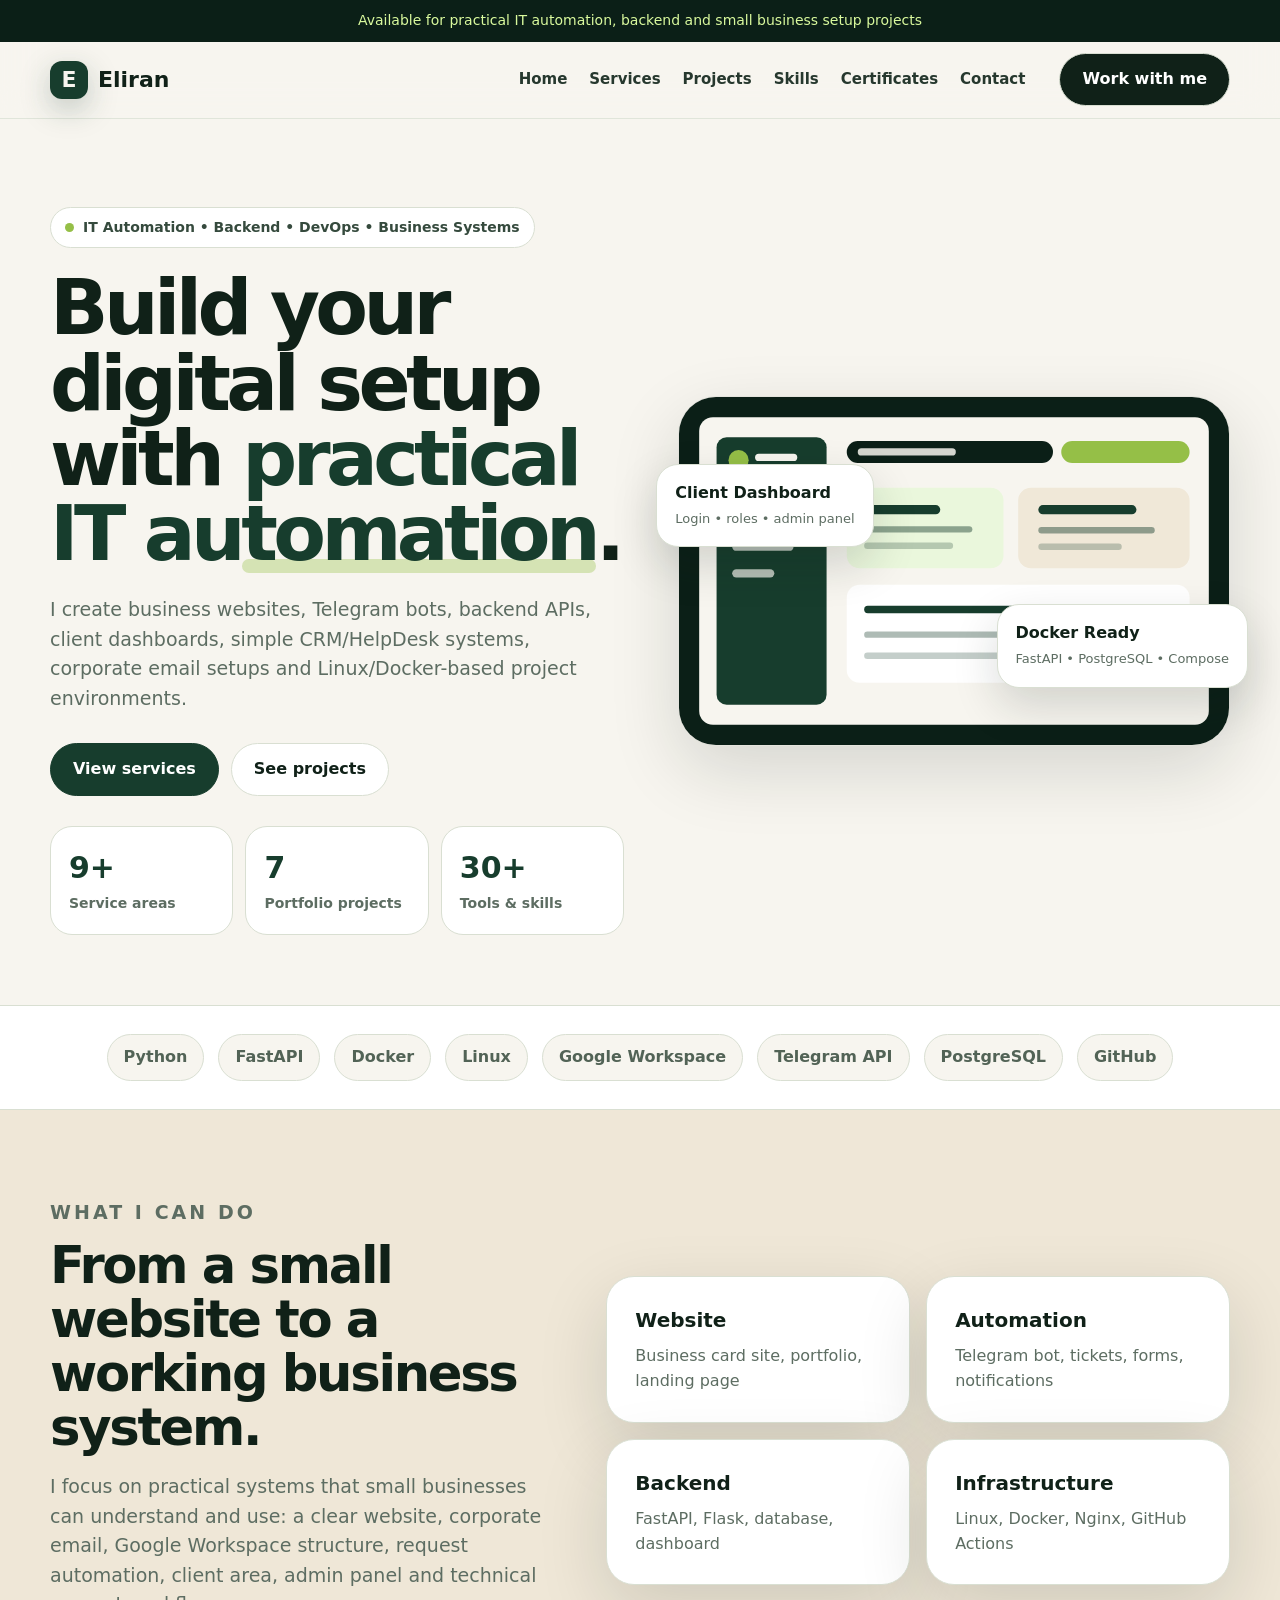
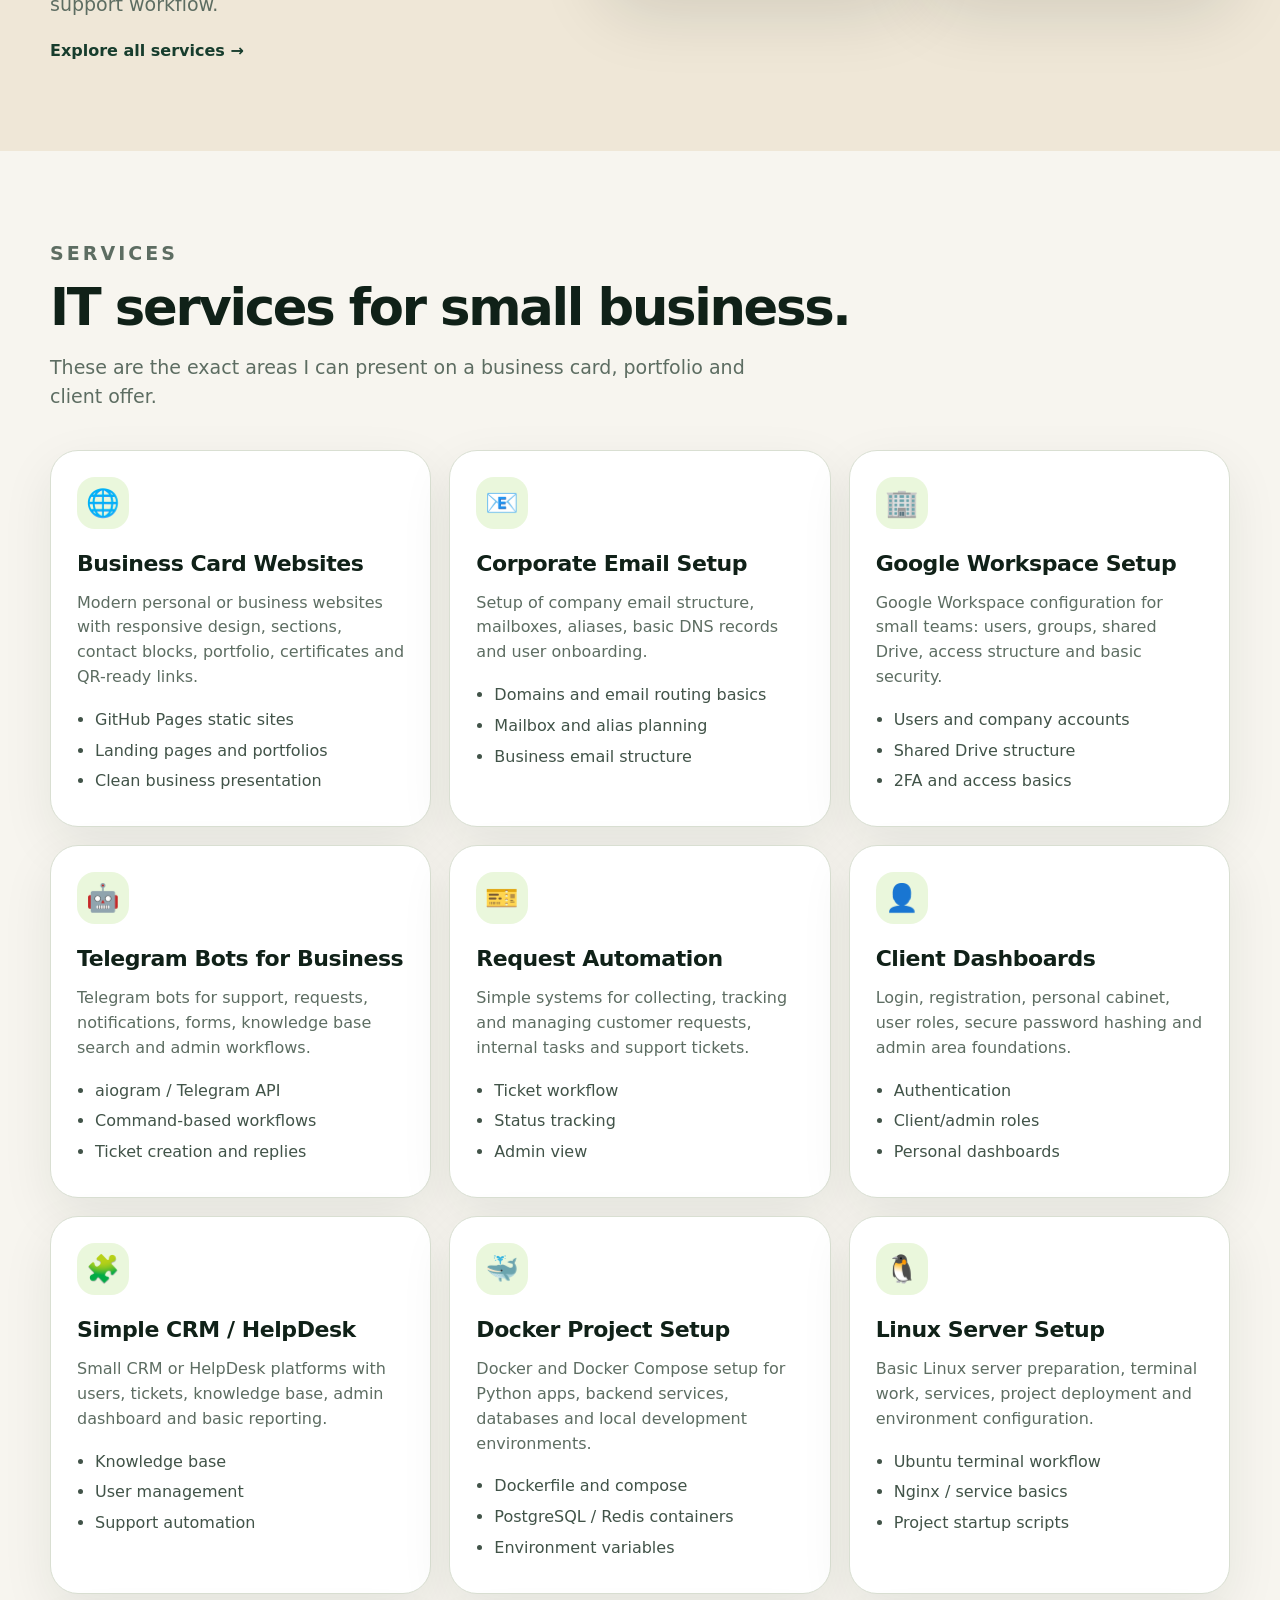
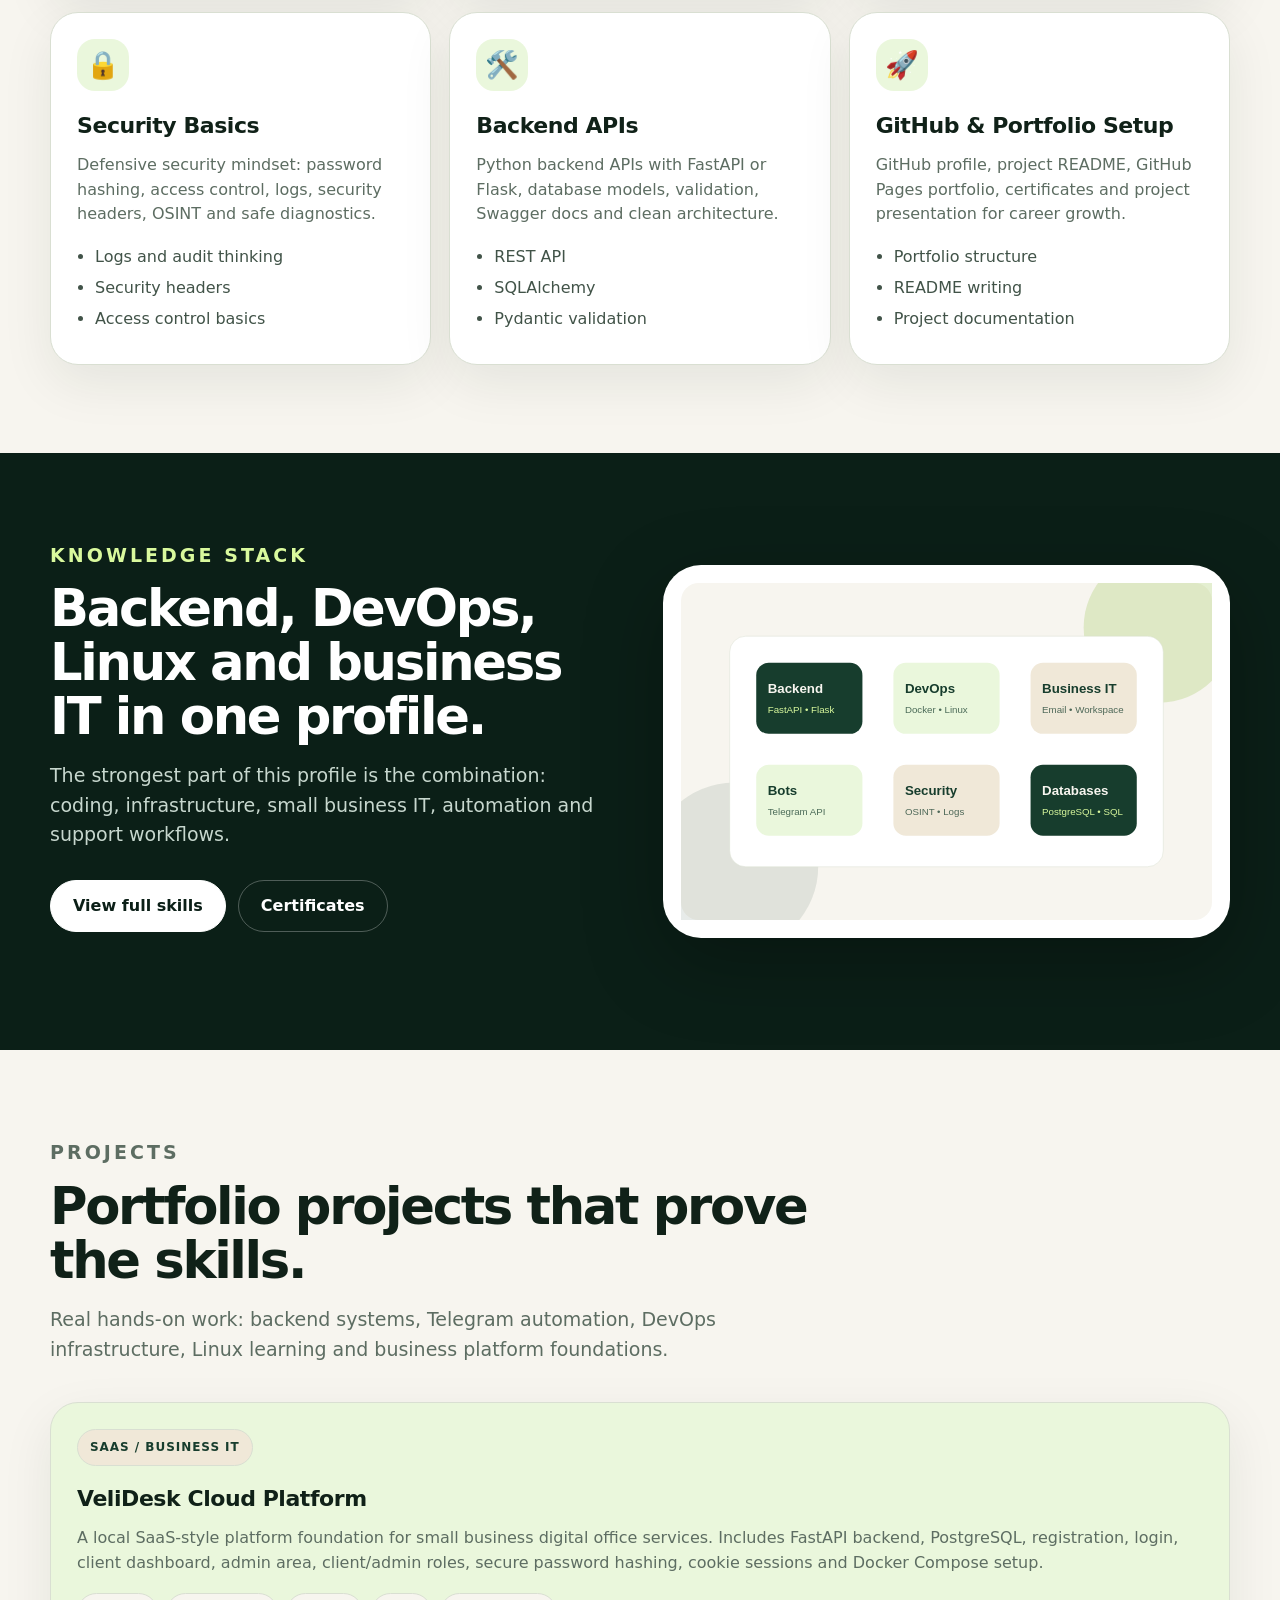
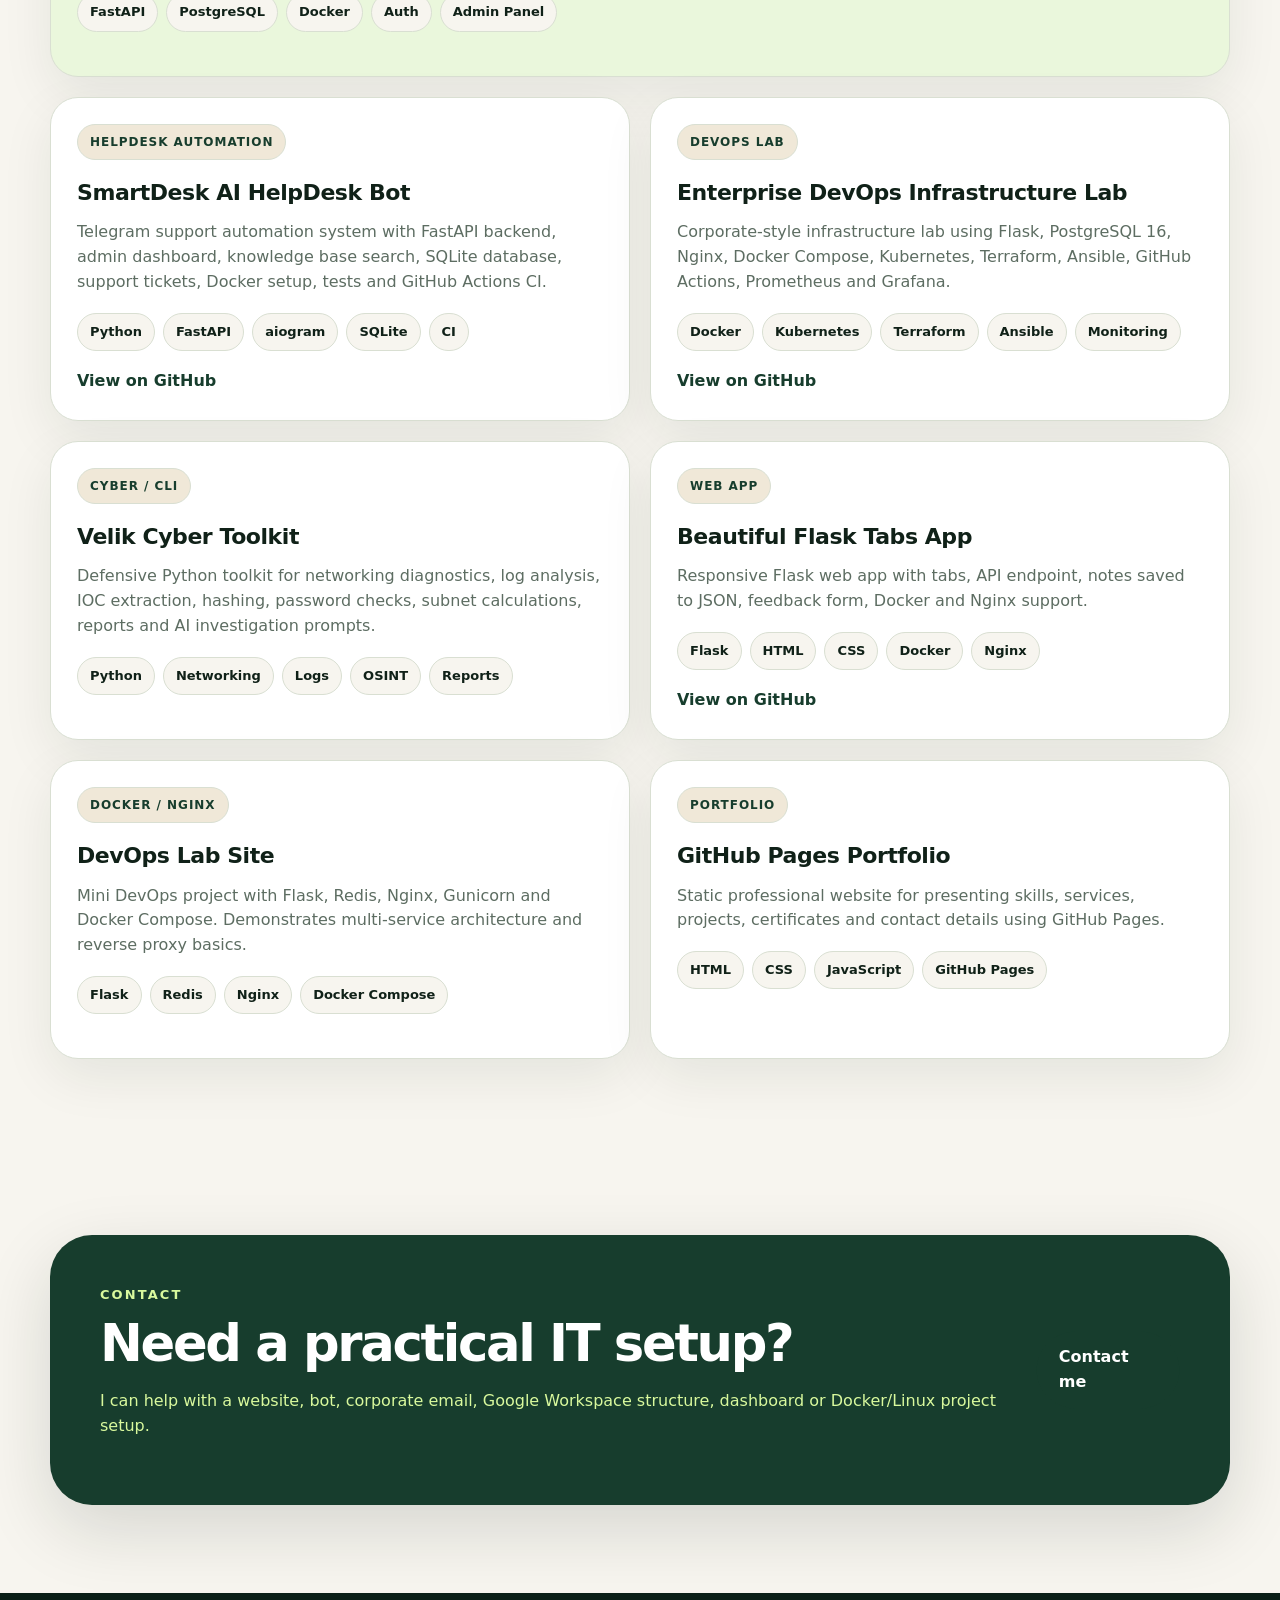
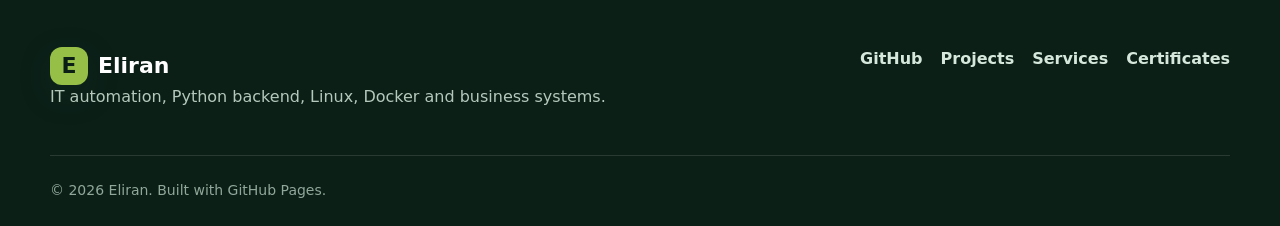
==== commit 14f0e778: "Update portfolio Shopify style" ====
--- a/index.html
+++ b/index.html
@@ -3,123 +3,142 @@
 <head>
   <meta charset="UTF-8" />
   <meta name="viewport" content="width=device-width, initial-scale=1.0" />
-  <meta name="description" content="Professional portfolio focused on Python, Linux, DevOps, automation and defensive cybersecurity" />
-  <title>Eliran Balabekov — Professional Portfolio</title>
-  <link rel="preconnect" href="https://fonts.googleapis.com">
-  <link rel="preconnect" href="https://fonts.gstatic.com" crossorigin>
-  <link href="https://fonts.googleapis.com/css2?family=Inter:wght@400;600;700;800;900&display=swap" rel="stylesheet">
+  <meta name="description" content="IT automation, Python backend, DevOps and small business digital systems by Eliran" />
+  <title>Eliran — IT Automation & Backend Systems</title>
   <link rel="stylesheet" href="assets/css/style.css" />
 </head>
 <body>
-  <div class="noise"></div>
-  <header class="site-header">
-  <nav class="nav">
-    <a class="brand" href="index.html" aria-label="Eliran Portfolio Home">
-      <span class="brand-mark">E</span>
-      <span>Eliran</span>
-    </a>
 
-    <button class="mobile-toggle" data-menu-toggle aria-label="Open menu">
-      <span></span><span></span><span></span>
-    </button>
-
+<header class="site-header" data-header>
+  <div class="top-strip">Available for practical IT automation, backend and small business setup projects</div>
+  <nav class="nav container">
+    <a class="brand" href="index.html" aria-label="Eliran home"><span class="brand-mark">E</span><span>Eliran</span></a>
+    <button class="nav-toggle" data-menu-toggle aria-label="Open menu"><span></span><span></span><span></span></button>
     <div class="nav-links" data-nav-links>
       <a href="index.html">Home</a>
-      <a href="about.html">About</a>
+      <a href="services.html">Services</a>
       <a href="projects.html">Projects</a>
+      <a href="about.html">Skills</a>
       <a href="certificates.html">Certificates</a>
       <a href="contact.html">Contact</a>
     </div>
-
-    <div class="nav-actions">
-      <a class="btn btn-primary" href="https://github.com/velik541" target="_blank" rel="noreferrer">GitHub</a>
-    </div>
+    <a class="nav-cta" href="contact.html">Work with me</a>
   </nav>
 </header>
+
+
 <main>
-  <section class="hero">
+  <section class="hero shop-hero">
     <div class="container hero-grid">
       <div class="hero-copy reveal">
-        <div class="kicker"><span class="status-dot"></span> Professional-grade portfolio • Python • Linux • DevOps • Security</div>
-        <h1 class="hero-title">Eliran <span class="gradient-text">Balabekov</span></h1>
-        <p class="hero-subtitle">
-          Hands-on IT specialist building end-to-end technical projects across Python backend, Linux administration,
-          DevOps automation, Docker infrastructure, networking and defensive cybersecurity.
-        </p>
-        <div class="hero-buttons">
-          <a class="btn btn-primary" href="projects.html">View Engineering Projects</a>
-          <a class="btn" href="certificates.html">Linux Certificates</a>
-          <a class="btn" href="contact.html">Contact</a>
-        </div>
-        <div class="metrics">
-          <div class="metric"><strong>6+</strong><span>Production-style projects</span></div>
-          <div class="metric"><strong>3</strong><span>Linux certificates</span></div>
-          <div class="metric"><strong>10+</strong><span>Technologies in stack</span></div>
-        </div>
+        <div class="hero-badge"><span></span> IT Automation • Backend • DevOps • Business Systems</div>
+        <h1>Build your digital setup with <em>practical IT automation</em>.</h1>
+        <p class="hero-text">I create business websites, Telegram bots, backend APIs, client dashboards, simple CRM/HelpDesk systems, corporate email setups and Linux/Docker-based project environments.</p>
+        <div class="hero-actions"><a class="btn btn-primary" href="services.html">View services</a><a class="btn btn-secondary" href="projects.html">See projects</a></div>
+        <div class="trust-row"><div><strong>9+</strong><span>Service areas</span></div><div><strong>7</strong><span>Portfolio projects</span></div><div><strong>30+</strong><span>Tools & skills</span></div></div>
       </div>
+      <div class="hero-visual reveal">
+        <img src="assets/images/velidesk-dashboard.svg" alt="Digital business dashboard illustration" />
+        <div class="floating-card fc-1"><strong>Client Dashboard</strong><span>Login • roles • admin panel</span></div>
+        <div class="floating-card fc-2"><strong>Docker Ready</strong><span>FastAPI • PostgreSQL • Compose</span></div>
+      </div>
+    </div>
+  </section>
 
-      <div class="orb-wrap reveal">
-        <div class="orb-card one"><strong>End-to-End Engineering</strong><span>Backend, database, API, Docker, Nginx, CI/CD, monitoring and documentation.</span></div>
-        <div class="visualizer" aria-label="Animated portfolio visualizer">
-          <div class="ring" data-ring></div>
-          <div class="core">
-            <div class="core-inner">E</div>
-            <div class="core-label">Build • Secure • Automate</div>
-          </div>
-        </div>
-        <div class="orb-card two"><strong>Security & Infrastructure</strong><span>Linux systems, network diagnostics, OSINT, logs, hardening mindset and troubleshooting.</span></div>
+  <section class="section logos-section">
+    <div class="container logos-wrap">
+      <span>Python</span><span>FastAPI</span><span>Docker</span><span>Linux</span><span>Google Workspace</span><span>Telegram API</span><span>PostgreSQL</span><span>GitHub</span>
+    </div>
+  </section>
+
+  <section class="section beige">
+    <div class="container split">
+      <div class="section-copy reveal">
+        <p class="eyebrow">What I can do</p>
+        <h2>From a small website to a working business system.</h2>
+        <p>I focus on practical systems that small businesses can understand and use: a clear website, corporate email, Google Workspace structure, request automation, client area, admin panel and technical support workflow.</p>
+        <a class="link-arrow" href="services.html">Explore all services</a>
+      </div>
+      <div class="mini-grid reveal">
+        <div><strong>Website</strong><span>Business card site, portfolio, landing page</span></div>
+        <div><strong>Automation</strong><span>Telegram bot, tickets, forms, notifications</span></div>
+        <div><strong>Backend</strong><span>FastAPI, Flask, database, dashboard</span></div>
+        <div><strong>Infrastructure</strong><span>Linux, Docker, Nginx, GitHub Actions</span></div>
       </div>
     </div>
   </section>
 
   <section class="section">
     <div class="container">
-      <div class="section-head reveal">
-        <p class="eyebrow">Technical Profile</p>
-        <h2 class="section-title">I build complete systems, not random demos.</h2>
-        <p class="section-text">My work is focused on real architecture: clean Python structure, APIs, databases, containers, reverse proxy, CI checks, automation, dashboards, logs and documentation.</p>
-      </div>
-      <div class="grid-3">
-        <div class="card reveal"><div class="icon">🐍</div><h3>Python Backend Engineering</h3><p>FastAPI, Flask, Telegram bots, REST APIs, CLI tools, SQLAlchemy, SQLite/PostgreSQL, tests and clean project structure.</p></div>
-        <div class="card reveal"><div class="icon">🐳</div><h3>DevOps & Infrastructure</h3><p>Docker, Docker Compose, Nginx, Gunicorn, GitHub Actions CI, Kubernetes basics, Terraform, Ansible and monitoring labs.</p></div>
-        <div class="card reveal"><div class="icon">🔐</div><h3>Security & Troubleshooting</h3><p>Linux security, OSINT, DNS, ports, HTTP headers, logs, IOC extraction, subnet analysis and defensive investigation workflows.</p></div>
-      </div>
+      <div class="section-head reveal"><p class="eyebrow">Services</p><h2>IT services for small business.</h2><p>These are the exact areas I can present on a business card, portfolio and client offer.</p></div>
+      
+<div class="service-grid">
+  <article class="service-card reveal"><div class="service-icon">🌐</div><h3>Business Card Websites</h3><p>Modern personal or business websites with responsive design, sections, contact blocks, portfolio, certificates and QR-ready links.</p><ul><li>GitHub Pages static sites</li><li>Landing pages and portfolios</li><li>Clean business presentation</li></ul></article>
+  <article class="service-card reveal"><div class="service-icon">📧</div><h3>Corporate Email Setup</h3><p>Setup of company email structure, mailboxes, aliases, basic DNS records and user onboarding.</p><ul><li>Domains and email routing basics</li><li>Mailbox and alias planning</li><li>Business email structure</li></ul></article>
+  <article class="service-card reveal"><div class="service-icon">🏢</div><h3>Google Workspace Setup</h3><p>Google Workspace configuration for small teams: users, groups, shared Drive, access structure and basic security.</p><ul><li>Users and company accounts</li><li>Shared Drive structure</li><li>2FA and access basics</li></ul></article>
+  <article class="service-card reveal"><div class="service-icon">🤖</div><h3>Telegram Bots for Business</h3><p>Telegram bots for support, requests, notifications, forms, knowledge base search and admin workflows.</p><ul><li>aiogram / Telegram API</li><li>Command-based workflows</li><li>Ticket creation and replies</li></ul></article>
+  <article class="service-card reveal"><div class="service-icon">🎫</div><h3>Request Automation</h3><p>Simple systems for collecting, tracking and managing customer requests, internal tasks and support tickets.</p><ul><li>Ticket workflow</li><li>Status tracking</li><li>Admin view</li></ul></article>
+  <article class="service-card reveal"><div class="service-icon">👤</div><h3>Client Dashboards</h3><p>Login, registration, personal cabinet, user roles, secure password hashing and admin area foundations.</p><ul><li>Authentication</li><li>Client/admin roles</li><li>Personal dashboards</li></ul></article>
+  <article class="service-card reveal"><div class="service-icon">🧩</div><h3>Simple CRM / HelpDesk</h3><p>Small CRM or HelpDesk platforms with users, tickets, knowledge base, admin dashboard and basic reporting.</p><ul><li>Knowledge base</li><li>User management</li><li>Support automation</li></ul></article>
+  <article class="service-card reveal"><div class="service-icon">🐳</div><h3>Docker Project Setup</h3><p>Docker and Docker Compose setup for Python apps, backend services, databases and local development environments.</p><ul><li>Dockerfile and compose</li><li>PostgreSQL / Redis containers</li><li>Environment variables</li></ul></article>
+  <article class="service-card reveal"><div class="service-icon">🐧</div><h3>Linux Server Setup</h3><p>Basic Linux server preparation, terminal work, services, project deployment and environment configuration.</p><ul><li>Ubuntu terminal workflow</li><li>Nginx / service basics</li><li>Project startup scripts</li></ul></article>
+  <article class="service-card reveal"><div class="service-icon">🔒</div><h3>Security Basics</h3><p>Defensive security mindset: password hashing, access control, logs, security headers, OSINT and safe diagnostics.</p><ul><li>Logs and audit thinking</li><li>Security headers</li><li>Access control basics</li></ul></article>
+  <article class="service-card reveal"><div class="service-icon">🛠️</div><h3>Backend APIs</h3><p>Python backend APIs with FastAPI or Flask, database models, validation, Swagger docs and clean architecture.</p><ul><li>REST API</li><li>SQLAlchemy</li><li>Pydantic validation</li></ul></article>
+  <article class="service-card reveal"><div class="service-icon">🚀</div><h3>GitHub & Portfolio Setup</h3><p>GitHub profile, project README, GitHub Pages portfolio, certificates and project presentation for career growth.</p><ul><li>Portfolio structure</li><li>README writing</li><li>Project documentation</li></ul></article>
+</div>
+
     </div>
   </section>
 
-  <section class="section section-small">
-    <div class="container grid-2">
-      <div class="card reveal">
-        <p class="eyebrow">Featured System</p>
-        <h2 class="section-title">SmartDesk AI HelpDesk Bot</h2>
-        <p class="section-text">A complete Telegram HelpDesk system with FastAPI backend, admin dashboard, knowledge base, ticket workflow, SQLite database, Docker, tests and CI structure.</p>
-        <div class="tags"><span class="tag">Python</span><span class="tag">FastAPI</span><span class="tag">aiogram</span><span class="tag">Docker</span><span class="tag">SQLite</span><span class="tag">Admin UI</span></div>
-      </div>
-      <div class="card reveal">
-        <p class="eyebrow">Infrastructure Lab</p>
-        <h2 class="section-title">Enterprise DevOps Infrastructure</h2>
-        <p class="section-text">Corporate-style lab with Flask, PostgreSQL, Nginx, Docker Compose, Kubernetes, Terraform, Ansible, GitHub Actions, Prometheus and Grafana.</p>
-        <div class="tags"><span class="tag">DevOps</span><span class="tag">IaC</span><span class="tag">Monitoring</span><span class="tag">CI/CD</span></div>
-      </div>
+  <section class="section dark-panel">
+    <div class="container split reverse">
+      <div class="section-copy reveal"><p class="eyebrow light">Knowledge stack</p><h2>Backend, DevOps, Linux and business IT in one profile.</h2><p>The strongest part of this profile is the combination: coding, infrastructure, small business IT, automation and support workflows.</p><div class="hero-actions"><a class="btn btn-light" href="about.html">View full skills</a><a class="btn btn-outline-light" href="certificates.html">Certificates</a></div></div>
+      <div class="stack-card reveal"><img src="assets/images/service-stack.svg" alt="Technology stack illustration" /></div>
     </div>
   </section>
 
-  <section class="section-small">
+  <section class="section">
     <div class="container">
-      <div class="card reveal">
-        <p class="eyebrow">Positioning</p>
-        <h2 class="section-title">Professional-level learning profile.</h2>
-        <p class="section-text">This portfolio presents a strong junior-to-middle oriented technical foundation: broad infrastructure understanding, practical backend projects, Linux certificates, DevOps workflow and defensive security mindset.</p>
-        <div class="tags"><span class="tag">Backend</span><span class="tag">Linux</span><span class="tag">DevOps</span><span class="tag">Security</span><span class="tag">Automation</span><span class="tag">Networking</span></div>
-      </div>
+      <div class="section-head reveal"><p class="eyebrow">Projects</p><h2>Portfolio projects that prove the skills.</h2><p>Real hands-on work: backend systems, Telegram automation, DevOps infrastructure, Linux learning and business platform foundations.</p></div>
+      
+<div class="project-grid">
+  <article class="project-card reveal featured"><div class="project-tag">SaaS / Business IT</div><h3>VeliDesk Cloud Platform</h3><p>A local SaaS-style platform foundation for small business digital office services. Includes FastAPI backend, PostgreSQL, registration, login, client dashboard, admin area, client/admin roles, secure password hashing, cookie sessions and Docker Compose setup.</p><div class="pill-row"><span>FastAPI</span><span>PostgreSQL</span><span>Docker</span><span>Auth</span><span>Admin Panel</span></div></article>
+  <article class="project-card reveal"><div class="project-tag">HelpDesk Automation</div><h3>SmartDesk AI HelpDesk Bot</h3><p>Telegram support automation system with FastAPI backend, admin dashboard, knowledge base search, SQLite database, support tickets, Docker setup, tests and GitHub Actions CI.</p><div class="pill-row"><span>Python</span><span>FastAPI</span><span>aiogram</span><span>SQLite</span><span>CI</span></div><a href="https://github.com/velik541/botiiu" target="_blank" rel="noreferrer">View on GitHub</a></article>
+  <article class="project-card reveal"><div class="project-tag">DevOps Lab</div><h3>Enterprise DevOps Infrastructure Lab</h3><p>Corporate-style infrastructure lab using Flask, PostgreSQL 16, Nginx, Docker Compose, Kubernetes, Terraform, Ansible, GitHub Actions, Prometheus and Grafana.</p><div class="pill-row"><span>Docker</span><span>Kubernetes</span><span>Terraform</span><span>Ansible</span><span>Monitoring</span></div><a href="https://github.com/velik541/devops-lab" target="_blank" rel="noreferrer">View on GitHub</a></article>
+  <article class="project-card reveal"><div class="project-tag">Cyber / CLI</div><h3>Velik Cyber Toolkit</h3><p>Defensive Python toolkit for networking diagnostics, log analysis, IOC extraction, hashing, password checks, subnet calculations, reports and AI investigation prompts.</p><div class="pill-row"><span>Python</span><span>Networking</span><span>Logs</span><span>OSINT</span><span>Reports</span></div></article>
+  <article class="project-card reveal"><div class="project-tag">Web App</div><h3>Beautiful Flask Tabs App</h3><p>Responsive Flask web app with tabs, API endpoint, notes saved to JSON, feedback form, Docker and Nginx support.</p><div class="pill-row"><span>Flask</span><span>HTML</span><span>CSS</span><span>Docker</span><span>Nginx</span></div><a href="https://github.com/velik541/beautiful-flask-tabs-app" target="_blank" rel="noreferrer">View on GitHub</a></article>
+  <article class="project-card reveal"><div class="project-tag">Docker / Nginx</div><h3>DevOps Lab Site</h3><p>Mini DevOps project with Flask, Redis, Nginx, Gunicorn and Docker Compose. Demonstrates multi-service architecture and reverse proxy basics.</p><div class="pill-row"><span>Flask</span><span>Redis</span><span>Nginx</span><span>Docker Compose</span></div></article>
+  <article class="project-card reveal"><div class="project-tag">Portfolio</div><h3>GitHub Pages Portfolio</h3><p>Static professional website for presenting skills, services, projects, certificates and contact details using GitHub Pages.</p><div class="pill-row"><span>HTML</span><span>CSS</span><span>JavaScript</span><span>GitHub Pages</span></div></article>
+</div>
+
+    </div>
+  </section>
+
+  <section class="section cta-section">
+    <div class="container cta-card reveal">
+      <div><p class="eyebrow">Contact</p><h2>Need a practical IT setup?</h2><p>I can help with a website, bot, corporate email, Google Workspace structure, dashboard or Docker/Linux project setup.</p></div>
+      <a class="btn btn-primary" href="contact.html">Contact me</a>
     </div>
   </section>
 </main>
+
+
 <footer class="footer">
   <div class="container footer-grid">
-    <p>© 2026 Eliran Balabekov. Built for GitHub Pages.</p>
-    <a href="https://github.com/velik541" target="_blank" rel="noreferrer">github.com/velik541</a>
+    <div>
+      <a class="brand footer-brand" href="index.html"><span class="brand-mark">E</span><span>Eliran</span></a>
+      <p>IT automation, Python backend, Linux, Docker and business systems.</p>
+    </div>
+    <div class="footer-links">
+      <a href="https://github.com/velik541" target="_blank" rel="noreferrer">GitHub</a>
+      <a href="projects.html">Projects</a>
+      <a href="services.html">Services</a>
+      <a href="certificates.html">Certificates</a>
+    </div>
   </div>
-</footer>  <script src="assets/js/main.js"></script>
+  <div class="container footer-bottom">© 2026 Eliran. Built with GitHub Pages.</div>
+</footer>
+<script src="assets/js/main.js"></script>
+
 </body>
-</html>
+</html>
--- a/assets/css/style.css
+++ b/assets/css/style.css
@@ -1,715 +1,18 @@
-/* =========================
-   Eliran Portfolio — Elite
-   Works on GitHub Pages, no build tools needed
-   ========================= */
 
-:root {
-  --bg: #050816;
-  --bg-2: #080d21;
-  --panel: rgba(14, 23, 46, 0.76);
-  --panel-2: rgba(15, 23, 42, 0.92);
-  --line: rgba(148, 163, 184, 0.18);
-  --text: #f8fafc;
-  --muted: #a8b3c7;
-  --blue: #37d5ff;
-  --blue-2: #2563eb;
-  --violet: #7c3aed;
-  --green: #22c55e;
-  --yellow: #facc15;
-  --danger: #fb7185;
-  --radius: 24px;
-  --shadow: 0 30px 100px rgba(0, 0, 0, 0.55);
+:root{
+  --green:#95bf47;
+  --green-dark:#173d2d;
+  --green-deep:#0b1f17;
+  --cream:#f7f5ef;
+  --sand:#efe7d7;
+  --ink:#102118;
+  --muted:#5d6d62;
+  --line:#d9dfd2;
+  --white:#fff;
+  --shadow:0 24px 70px rgba(15,31,23,.14);
+  --radius:28px;
 }
-
-* {
-  box-sizing: border-box;
-  margin: 0;
-  padding: 0;
-}
-
-html {
-  scroll-behavior: smooth;
-}
-
-body {
-  min-height: 100vh;
-  font-family: Inter, ui-sans-serif, system-ui, -apple-system, BlinkMacSystemFont, "Segoe UI", Arial, sans-serif;
-  background: var(--bg);
-  color: var(--text);
-  overflow-x: hidden;
-}
-
-body::before {
-  content: "";
-  position: fixed;
-  inset: 0;
-  z-index: -4;
-  background:
-    radial-gradient(circle at 15% 10%, rgba(55, 213, 255, 0.16), transparent 28%),
-    radial-gradient(circle at 88% 18%, rgba(124, 58, 237, 0.18), transparent 28%),
-    radial-gradient(circle at 55% 95%, rgba(37, 99, 235, 0.18), transparent 34%),
-    linear-gradient(145deg, #020617 0%, #071022 45%, #0b1024 100%);
-}
-
-body::after {
-  content: "";
-  position: fixed;
-  inset: 0;
-  z-index: -3;
-  background-image:
-    linear-gradient(rgba(148, 163, 184, 0.055) 1px, transparent 1px),
-    linear-gradient(90deg, rgba(148, 163, 184, 0.055) 1px, transparent 1px);
-  background-size: 52px 52px;
-  mask-image: radial-gradient(circle at center, black, transparent 78%);
-}
-
-a { color: inherit; text-decoration: none; }
-ul { list-style: none; }
-img { max-width: 100%; display: block; }
-
-.container {
-  width: min(1180px, calc(100% - 40px));
-  margin: 0 auto;
-}
-
-.noise {
-  position: fixed;
-  inset: 0;
-  pointer-events: none;
-  z-index: -2;
-  opacity: 0.045;
-  background-image: url("data:image/svg+xml,%3Csvg viewBox='0 0 260 260' xmlns='http://www.w3.org/2000/svg'%3E%3Cfilter id='noiseFilter'%3E%3CfeTurbulence type='fractalNoise' baseFrequency='0.85' numOctaves='3' stitchTiles='stitch'/%3E%3C/filter%3E%3Crect width='100%25' height='100%25' filter='url(%23noiseFilter)'/%3E%3C/svg%3E");
-}
-
-/* Header */
-.site-header {
-  position: fixed;
-  top: 16px;
-  left: 50%;
-  transform: translateX(-50%);
-  z-index: 50;
-  width: min(1180px, calc(100% - 32px));
-  border: 1px solid var(--line);
-  border-radius: 999px;
-  background: rgba(2, 6, 23, 0.62);
-  backdrop-filter: blur(18px);
-  box-shadow: 0 12px 40px rgba(0,0,0,0.35);
-}
-
-.nav {
-  min-height: 64px;
-  padding: 0 18px;
-  display: flex;
-  align-items: center;
-  justify-content: space-between;
-  gap: 18px;
-}
-
-.brand {
-  display: flex;
-  align-items: center;
-  gap: 12px;
-  font-weight: 800;
-  letter-spacing: -0.03em;
-}
-
-.brand-mark {
-  width: 42px;
-  height: 42px;
-  border-radius: 50%;
-  display: grid;
-  place-items: center;
-  color: #04111f;
-  font-weight: 950;
-  background:
-    radial-gradient(circle at 35% 25%, #fff 0 10%, transparent 11%),
-    linear-gradient(135deg, var(--blue), #7dd3fc 42%, #a78bfa 100%);
-  box-shadow: 0 0 36px rgba(55,213,255,.4);
-}
-
-.nav-links {
-  display: flex;
-  align-items: center;
-  gap: 4px;
-}
-
-.nav-links a {
-  padding: 10px 13px;
-  color: var(--muted);
-  border-radius: 999px;
-  font-size: 14px;
-  transition: 0.22s ease;
-}
-
-.nav-links a:hover,
-.nav-links a.active {
-  color: var(--text);
-  background: rgba(148, 163, 184, 0.1);
-}
-
-.nav-actions {
-  display: flex;
-  align-items: center;
-  gap: 10px;
-}
-
-.mobile-toggle {
-  display: none;
-  width: 42px;
-  height: 42px;
-  border: 0;
-  border-radius: 50%;
-  color: var(--text);
-  background: rgba(148, 163, 184, 0.12);
-}
-
-.mobile-toggle span {
-  display: block;
-  width: 18px;
-  height: 2px;
-  margin: 4px auto;
-  background: currentColor;
-  border-radius: 999px;
-}
-
-.btn {
-  display: inline-flex;
-  align-items: center;
-  justify-content: center;
-  gap: 10px;
-  min-height: 44px;
-  padding: 0 18px;
-  border-radius: 999px;
-  border: 1px solid rgba(255,255,255,0.14);
-  background: rgba(255,255,255,0.05);
-  color: var(--text);
-  font-weight: 700;
-  font-size: 14px;
-  transition: .22s ease;
-}
-
-.btn:hover {
-  transform: translateY(-2px);
-  border-color: rgba(55,213,255,.48);
-  box-shadow: 0 12px 40px rgba(55,213,255,.16);
-}
-
-.btn-primary {
-  color: #031525;
-  border: none;
-  background: linear-gradient(135deg, var(--blue), #8b5cf6);
-}
-
-/* Hero */
-.hero {
-  position: relative;
-  min-height: 100vh;
-  display: grid;
-  align-items: center;
-  padding: 122px 0 70px;
-}
-
-.hero-grid {
-  display: grid;
-  grid-template-columns: 1.04fr .96fr;
-  align-items: center;
-  gap: 60px;
-}
-
-.kicker {
-  display: inline-flex;
-  align-items: center;
-  gap: 9px;
-  padding: 8px 12px;
-  border: 1px solid rgba(55,213,255,.25);
-  border-radius: 999px;
-  color: #bae6fd;
-  background: rgba(14, 165, 233, .08);
-  font-size: 13px;
-  font-weight: 700;
-  margin-bottom: 22px;
-}
-
-.status-dot {
-  width: 8px;
-  height: 8px;
-  border-radius: 50%;
-  background: var(--green);
-  box-shadow: 0 0 18px rgba(34,197,94,.9);
-}
-
-.hero-title {
-  font-size: clamp(48px, 7.4vw, 104px);
-  line-height: .92;
-  letter-spacing: -0.085em;
-  max-width: 820px;
-}
-
-.gradient-text {
-  background: linear-gradient(135deg, #fff 0%, #dbeafe 26%, var(--blue) 55%, #a78bfa 100%);
-  -webkit-background-clip: text;
-  background-clip: text;
-  color: transparent;
-}
-
-.hero-subtitle {
-  margin-top: 26px;
-  max-width: 680px;
-  color: var(--muted);
-  font-size: clamp(17px, 2vw, 22px);
-  line-height: 1.65;
-}
-
-.hero-buttons {
-  margin-top: 34px;
-  display: flex;
-  flex-wrap: wrap;
-  gap: 13px;
-}
-
-.metrics {
-  display: grid;
-  grid-template-columns: repeat(3, minmax(0, 1fr));
-  gap: 14px;
-  margin-top: 36px;
-}
-
-.metric {
-  padding: 18px;
-  border: 1px solid var(--line);
-  border-radius: 20px;
-  background: rgba(15, 23, 42, 0.54);
-}
-
-.metric strong {
-  display: block;
-  font-size: 27px;
-  letter-spacing: -0.05em;
-}
-
-.metric span {
-  color: var(--muted);
-  font-size: 13px;
-}
-
-.orb-wrap {
-  min-height: 560px;
-  display: grid;
-  place-items: center;
-  position: relative;
-}
-
-.visualizer {
-  --size: 500px;
-  position: relative;
-  width: min(var(--size), 90vw);
-  aspect-ratio: 1;
-  border-radius: 50%;
-  display: grid;
-  place-items: center;
-  animation: float 6s ease-in-out infinite;
-}
-
-.visualizer::before {
-  content: "";
-  position: absolute;
-  inset: 12%;
-  border-radius: 50%;
-  background:
-    radial-gradient(circle at 40% 36%, rgba(255,255,255,.14), transparent 8%),
-    radial-gradient(circle at center, rgba(55, 213, 255, .18), transparent 52%),
-    linear-gradient(135deg, rgba(37,99,235,.3), rgba(124,58,237,.16));
-  filter: blur(2px);
-  box-shadow:
-    inset 0 0 70px rgba(55,213,255,.22),
-    0 0 140px rgba(37,99,235,.22);
-}
-
-.visualizer::after {
-  content: "";
-  position: absolute;
-  inset: 28%;
-  border-radius: 50%;
-  border: 1px solid rgba(255,255,255,.18);
-  box-shadow: inset 0 0 45px rgba(55,213,255,.16);
-}
-
-.ring {
-  position: absolute;
-  inset: 0;
-  border-radius: 50%;
-  animation: spin 36s linear infinite;
-}
-
-.bar {
-  position: absolute;
-  left: 50%;
-  top: 50%;
-  width: 5px;
-  height: 88px;
-  transform-origin: 50% calc(var(--radius-bar) * -1);
-  border-radius: 999px;
-  background: linear-gradient(to top, rgba(55,213,255,.12), rgba(55,213,255,.95), #fff);
-  box-shadow: 0 0 18px rgba(55,213,255,.5);
-  opacity: .85;
-  animation: equalize 1.45s ease-in-out infinite;
-}
-
-.core {
-  position: relative;
-  z-index: 3;
-  width: 210px;
-  height: 210px;
-  border-radius: 50%;
-  display: grid;
-  place-items: center;
-  border: 1px solid rgba(255,255,255,.2);
-  background:
-    radial-gradient(circle at 38% 30%, rgba(255,255,255,.22), transparent 12%),
-    linear-gradient(145deg, rgba(15,23,42,.96), rgba(2,6,23,.96));
-  box-shadow: var(--shadow), inset 0 0 50px rgba(55,213,255,.09);
-}
-
-.core-inner {
-  width: 124px;
-  height: 124px;
-  border-radius: 50%;
-  display: grid;
-  place-items: center;
-  color: #031525;
-  font-size: 54px;
-  font-weight: 950;
-  letter-spacing: -0.08em;
-  background: conic-gradient(from 220deg, #fff, #94a3b8, #f8fafc, #38bdf8, #fff);
-  box-shadow: 0 0 70px rgba(56,189,248,.36);
-}
-
-.core-label {
-  position: absolute;
-  bottom: -42px;
-  padding: 9px 14px;
-  border-radius: 999px;
-  border: 1px solid var(--line);
-  color: var(--muted);
-  background: rgba(2,6,23,.7);
-  backdrop-filter: blur(12px);
-  font-size: 12px;
-  font-weight: 700;
-  letter-spacing: .12em;
-  text-transform: uppercase;
-}
-
-.orb-card {
-  position: absolute;
-  z-index: 4;
-  width: 230px;
-  padding: 16px;
-  border-radius: 22px;
-  border: 1px solid var(--line);
-  background: rgba(15,23,42,.76);
-  backdrop-filter: blur(16px);
-  box-shadow: 0 20px 70px rgba(0,0,0,.35);
-}
-
-.orb-card strong { display: block; margin-bottom: 4px; }
-.orb-card span { color: var(--muted); font-size: 13px; line-height: 1.5; }
-.orb-card.one { left: 0; top: 80px; }
-.orb-card.two { right: 0; bottom: 95px; }
-
-/* Shared sections */
-.section {
-  padding: 96px 0;
-  position: relative;
-}
-
-.section-small {
-  padding: 70px 0;
-}
-
-.section-head {
-  max-width: 760px;
-  margin-bottom: 34px;
-}
-
-.eyebrow {
-  color: var(--blue);
-  font-weight: 850;
-  letter-spacing: .16em;
-  text-transform: uppercase;
-  font-size: 12px;
-  margin-bottom: 12px;
-}
-
-.section-title {
-  font-size: clamp(34px, 5vw, 64px);
-  line-height: 1;
-  letter-spacing: -0.06em;
-}
-
-.section-text {
-  color: var(--muted);
-  font-size: 17px;
-  line-height: 1.75;
-  margin-top: 18px;
-}
-
-.grid-2 {
-  display: grid;
-  grid-template-columns: repeat(2, minmax(0, 1fr));
-  gap: 22px;
-}
-
-.grid-3 {
-  display: grid;
-  grid-template-columns: repeat(3, minmax(0, 1fr));
-  gap: 22px;
-}
-
-.card {
-  border: 1px solid var(--line);
-  border-radius: var(--radius);
-  background: var(--panel);
-  backdrop-filter: blur(18px);
-  padding: 26px;
-  box-shadow: 0 20px 60px rgba(0,0,0,.24);
-  position: relative;
-  overflow: hidden;
-}
-
-.card::before {
-  content: "";
-  position: absolute;
-  inset: 0;
-  background: linear-gradient(135deg, rgba(55,213,255,.09), transparent 34%, rgba(124,58,237,.08));
-  opacity: 0;
-  transition: .25s ease;
-  pointer-events: none;
-}
-
-.card:hover::before { opacity: 1; }
-.card > * { position: relative; z-index: 1; }
-.card h3 { font-size: 21px; letter-spacing: -0.035em; margin-bottom: 12px; }
-.card p { color: var(--muted); line-height: 1.72; }
-
-.icon {
-  width: 52px;
-  height: 52px;
-  border-radius: 17px;
-  display: grid;
-  place-items: center;
-  margin-bottom: 18px;
-  font-size: 24px;
-  background: rgba(55,213,255,.1);
-  border: 1px solid rgba(55,213,255,.2);
-}
-
-.tags {
-  display: flex;
-  flex-wrap: wrap;
-  gap: 8px;
-  margin-top: 18px;
-}
-
-.tag {
-  display: inline-flex;
-  align-items: center;
-  min-height: 30px;
-  padding: 0 11px;
-  border: 1px solid rgba(148, 163, 184, .16);
-  border-radius: 999px;
-  color: #cbd5e1;
-  background: rgba(148, 163, 184, .08);
-  font-size: 12px;
-  font-weight: 750;
-}
-
-.project-card {
-  min-height: 100%;
-  display: flex;
-  flex-direction: column;
-}
-
-.project-top {
-  display: flex;
-  align-items: center;
-  justify-content: space-between;
-  gap: 14px;
-  margin-bottom: 18px;
-}
-
-.project-badge {
-  color: #031525;
-  background: linear-gradient(135deg, #38bdf8, #a78bfa);
-  border-radius: 999px;
-  padding: 7px 10px;
-  font-size: 12px;
-  font-weight: 900;
-}
-
-.project-card .btn {
-  margin-top: auto;
-  width: fit-content;
-}
-
-.cert-grid {
-  display: grid;
-  grid-template-columns: repeat(3, minmax(0, 1fr));
-  gap: 22px;
-}
-
-.cert-card {
-  padding: 0;
-  overflow: hidden;
-}
-
-.cert-thumb {
-  height: 330px;
-  overflow: hidden;
-  background: #3142f3;
-  border-bottom: 1px solid var(--line);
-}
-
-.cert-thumb img {
-  width: 100%;
-  height: 100%;
-  object-fit: cover;
-  object-position: center;
-  transition: .35s ease;
-}
-
-.cert-card:hover img { transform: scale(1.04); }
-.cert-body { padding: 22px; }
-.cert-meta { color: var(--muted); font-size: 13px; margin-bottom: 8px; }
-.cert-title { font-size: 20px; letter-spacing: -0.04em; line-height: 1.18; }
-
-.timeline {
-  border-left: 1px solid var(--line);
-  padding-left: 28px;
-}
-
-.timeline-item {
-  position: relative;
-  padding-bottom: 30px;
-}
-
-.timeline-item:last-child { padding-bottom: 0; }
-.timeline-item::before {
-  content: "";
-  position: absolute;
-  left: -37px;
-  top: 6px;
-  width: 16px;
-  height: 16px;
-  border-radius: 50%;
-  background: var(--blue);
-  box-shadow: 0 0 24px rgba(55,213,255,.8);
-}
-
-.timeline-item h3 { margin-bottom: 8px; }
-.timeline-item p { color: var(--muted); line-height: 1.7; }
-
-.footer {
-  padding: 50px 0;
-  border-top: 1px solid var(--line);
-  background: rgba(2,6,23,.55);
-}
-.footer-grid {
-  display: flex;
-  align-items: center;
-  justify-content: space-between;
-  gap: 20px;
-  color: var(--muted);
-}
-
-.page-hero {
-  padding: 148px 0 66px;
-}
-
-.page-title {
-  max-width: 900px;
-  font-size: clamp(44px, 7vw, 88px);
-  line-height: .92;
-  letter-spacing: -0.08em;
-}
-
-.page-subtitle {
-  max-width: 760px;
-  margin-top: 24px;
-  color: var(--muted);
-  font-size: 18px;
-  line-height: 1.75;
-}
-
-.contact-box {
-  display: grid;
-  gap: 18px;
-}
-
-.contact-row {
-  display: flex;
-  justify-content: space-between;
-  gap: 20px;
-  padding: 18px;
-  border-radius: 18px;
-  border: 1px solid var(--line);
-  background: rgba(255,255,255,.035);
-}
-.contact-row span { color: var(--muted); }
-.contact-row strong { text-align: right; }
-
-.reveal {
-  opacity: 0;
-  transform: translateY(22px);
-  transition: opacity .7s ease, transform .7s ease;
-}
-.reveal.show {
-  opacity: 1;
-  transform: translateY(0);
-}
-
-@keyframes spin { to { transform: rotate(360deg); } }
-@keyframes float { 0%,100% { transform: translateY(0); } 50% { transform: translateY(-16px); } }
-@keyframes equalize {
-  0%,100% { height: 74px; opacity: .44; filter: hue-rotate(0deg); }
-  45% { height: var(--h); opacity: 1; filter: hue-rotate(28deg); }
-}
-
-@media (max-width: 980px) {
-  .site-header { top: 10px; border-radius: 28px; }
-  .nav { flex-wrap: wrap; padding: 10px 14px; }
-  .mobile-toggle { display: block; }
-  .nav-links {
-    order: 3;
-    width: 100%;
-    display: none;
-    flex-direction: column;
-    align-items: stretch;
-    padding: 8px 0 4px;
-  }
-  .nav-links.open { display: flex; }
-  .nav-links a { padding: 13px 14px; }
-  .nav-actions .btn { display: none; }
-  .hero-grid, .grid-2, .grid-3, .cert-grid { grid-template-columns: 1fr; }
-  .hero { padding-top: 132px; }
-  .orb-wrap { min-height: 500px; }
-  .orb-card.one { left: 12px; top: 40px; }
-  .orb-card.two { right: 12px; bottom: 40px; }
-  .metrics { grid-template-columns: 1fr; }
-  .cert-thumb { height: 420px; }
-}
-
-@media (max-width: 560px) {
-  .container { width: min(100% - 24px, 1180px); }
-  .hero-title, .page-title { letter-spacing: -0.06em; }
-  .visualizer { --size: 360px; }
-  .bar { width: 4px; }
-  .core { width: 160px; height: 160px; }
-  .core-inner { width: 96px; height: 96px; font-size: 42px; }
-  .orb-card { position: relative; width: 100%; margin: 14px 0; left: auto !important; right: auto !important; top: auto !important; bottom: auto !important; }
-  .orb-wrap { min-height: auto; display: block; }
-  .visualizer { margin: 34px auto; }
-  .section { padding: 70px 0; }
-  .cert-thumb { height: 360px; }
-  .contact-row { flex-direction: column; }
-  .contact-row strong { text-align: left; }
-}
+*{box-sizing:border-box}
+html{scroll-behavior:smooth}
+body{margin:0;font-family:Inter,ui-sans-serif,system-ui,-apple-system,BlinkMacSystemFont,"Segoe UI",Arial,sans-serif;background:var(--cream);color:var(--ink);line-height:1.55}
+a{color:inherit;text-decoration:none}img{max-width:100%;display:block}.container{width:min(1180px,calc(100% - 40px));margin:0 auto}.narrow{max-width:850px}.top-strip{background:var(--green-deep);color:#d9f99d;text-align:center;font-size:14px;padding:10px 16px}.site-header{position:sticky;top:0;z-index:50;background:rgba(247,245,239,.88);backdrop-filter:blur(18px);border-bottom:1px solid rgba(217,223,210,.75)}.nav{height:76px;display:flex;align-items:center;gap:26px}.brand{display:flex;align-items:center;gap:10px;font-weight:850;font-size:22px}.brand-mark{width:38px;height:38px;border-radius:12px;background:var(--green-dark);color:var(--cream);display:grid;place-items:center;box-shadow:0 10px 30px rgba(23,61,45,.25)}.nav-links{display:flex;gap:22px;margin-left:auto;align-items:center}.nav-links a{font-weight:650;color:#26382e;font-size:15px}.nav-links a:hover{color:var(--green-dark)}.nav-cta,.btn{display:inline-flex;align-items:center;justify-content:center;gap:10px;border-radius:999px;padding:13px 22px;font-weight:800;border:1px solid var(--line);transition:.22s ease}.nav-cta{background:var(--ink);color:var(--white);margin-left:8px}.nav-cta:hover,.btn-primary:hover{transform:translateY(-2px);box-shadow:0 18px 45px rgba(23,61,45,.24)}.btn-primary{background:var(--green-dark);color:#fff;border-color:var(--green-dark)}.btn-secondary{background:#fff;color:var(--ink)}.btn-light{background:#fff;color:var(--green-deep);border-color:#fff}.btn-outline-light{border-color:rgba(255,255,255,.28);color:#fff}.nav-toggle{display:none;background:transparent;border:0;margin-left:auto}.nav-toggle span{display:block;width:26px;height:2px;background:var(--ink);margin:6px 0}.hero{padding:88px 0 70px}.hero-grid{display:grid;grid-template-columns:1.02fr .98fr;gap:54px;align-items:center}.hero-badge{display:inline-flex;align-items:center;gap:9px;background:#fff;border:1px solid var(--line);border-radius:999px;padding:9px 14px;font-weight:750;font-size:14px;color:#354a3d;margin-bottom:22px}.hero-badge span{width:9px;height:9px;border-radius:999px;background:var(--green)}h1,h2,h3,p{margin-top:0}.hero h1{font-size:clamp(46px,6vw,82px);line-height:.98;letter-spacing:-.06em;margin-bottom:24px}.hero h1 em{font-style:normal;color:var(--green-dark);position:relative}.hero h1 em:after{content:"";position:absolute;left:0;right:0;bottom:5px;height:14px;background:rgba(149,191,71,.35);z-index:-1;border-radius:999px}.hero-text,.page-hero p,.section-copy p,.section-head p{font-size:19px;color:var(--muted);max-width:710px}.hero-actions{display:flex;gap:12px;flex-wrap:wrap;margin:30px 0}.trust-row{display:grid;grid-template-columns:repeat(3,1fr);gap:12px;max-width:620px}.trust-row div{background:#fff;border:1px solid var(--line);border-radius:22px;padding:18px}.trust-row strong{font-size:30px;display:block;color:var(--green-dark)}.trust-row span{color:var(--muted);font-size:14px;font-weight:650}.hero-visual{position:relative}.hero-visual img{border-radius:38px;box-shadow:var(--shadow);border:1px solid rgba(16,33,24,.08)}.floating-card{position:absolute;background:#fff;border:1px solid var(--line);border-radius:22px;padding:16px 18px;box-shadow:0 18px 45px rgba(16,33,24,.16)}.floating-card strong{display:block}.floating-card span{font-size:13px;color:var(--muted)}.fc-1{left:-22px;top:68px}.fc-2{right:-18px;bottom:58px}.section{padding:88px 0}.section-small{padding:60px 0}.beige{background:var(--sand)}.section-head{max-width:840px;margin-bottom:38px}.eyebrow{text-transform:uppercase;letter-spacing:.16em;color:var(--green-dark);font-size:13px;font-weight:900;margin-bottom:12px}.eyebrow.light{color:#d9f99d}.section h2,.page-hero h1{font-size:clamp(34px,4vw,58px);line-height:1.05;letter-spacing:-.045em;margin-bottom:18px}.logos-section{padding:28px 0;background:#fff;border-top:1px solid var(--line);border-bottom:1px solid var(--line)}.logos-wrap{display:flex;gap:14px;flex-wrap:wrap;justify-content:center}.logos-wrap span{font-weight:850;color:#526356;background:var(--cream);border:1px solid var(--line);padding:10px 16px;border-radius:999px}.split{display:grid;grid-template-columns:.9fr 1.1fr;gap:46px;align-items:center}.split.reverse{grid-template-columns:1fr 1fr}.mini-grid{display:grid;grid-template-columns:repeat(2,1fr);gap:16px}.mini-grid div,.offer-card,.contact-card{background:#fff;border:1px solid var(--line);border-radius:var(--radius);padding:28px;box-shadow:var(--shadow)}.mini-grid strong{display:block;font-size:20px;margin-bottom:8px}.mini-grid span{color:var(--muted)}.link-arrow{font-weight:900;color:var(--green-dark)}.link-arrow:after{content:" →"}.service-grid{display:grid;grid-template-columns:repeat(3,1fr);gap:18px}.service-card,.project-card,.skill-group,.certificate-card{background:#fff;border:1px solid var(--line);border-radius:var(--radius);padding:26px;box-shadow:0 18px 52px rgba(16,33,24,.08);transition:.22s ease}.service-card:hover,.project-card:hover,.skill-group:hover{transform:translateY(-5px);box-shadow:var(--shadow)}.service-icon{width:52px;height:52px;border-radius:18px;background:#eaf7dc;display:grid;place-items:center;font-size:27px;margin-bottom:18px}.service-card h3,.project-card h3,.skill-group h3{font-size:22px;margin-bottom:10px;letter-spacing:-.02em}.service-card p,.project-card p,.skill-group p,.certificate-card p,.contact-card p{color:var(--muted)}.service-card ul{padding-left:18px;color:#415348;margin:18px 0 0}.service-card li{margin:6px 0}.dark-panel{background:var(--green-deep);color:#fff}.dark-panel p{color:#c7d7ce}.stack-card{background:#fff;border-radius:38px;padding:18px;box-shadow:0 24px 80px rgba(0,0,0,.28)}.project-grid{display:grid;grid-template-columns:repeat(2,1fr);gap:20px}.project-card.featured{grid-column:span 2;background:#eaf7dc}.project-tag{display:inline-flex;background:#f0e8d8;border:1px solid var(--line);border-radius:999px;padding:8px 12px;font-size:12px;font-weight:900;color:var(--green-dark);margin-bottom:16px;text-transform:uppercase;letter-spacing:.08em}.pill-row{display:flex;gap:8px;flex-wrap:wrap;margin:18px 0}.pill-row span{background:#f7f5ef;border:1px solid var(--line);border-radius:999px;padding:8px 12px;font-weight:800;font-size:13px}.project-card a{color:var(--green-dark);font-weight:900}.cta-card{background:var(--green-dark);color:#fff;border-radius:42px;padding:50px;display:flex;align-items:center;justify-content:space-between;gap:28px;box-shadow:var(--shadow)}.cta-card p{color:#d9f99d}.page-hero{padding:86px 0 38px;background:linear-gradient(180deg,#fff, var(--cream));border-bottom:1px solid var(--line)}.skill-board{display:grid;grid-template-columns:repeat(2,1fr);gap:20px}.check-list{list-style:none;padding:0;margin:0}.check-list li{position:relative;padding-left:32px;margin:13px 0;color:#425448}.check-list li:before{content:"✓";position:absolute;left:0;top:0;width:22px;height:22px;border-radius:999px;background:#eaf7dc;color:var(--green-dark);display:grid;place-items:center;font-weight:900}.certificate-grid{display:grid;grid-template-columns:repeat(3,1fr);gap:22px}.certificate-card{padding:0;overflow:hidden}.certificate-card img{aspect-ratio:1/1.42;object-fit:cover;object-position:top}.certificate-card div{padding:20px}.contact-grid{display:grid;grid-template-columns:1fr 1fr;gap:22px}.footer{background:var(--green-deep);color:#d5e8db;padding:54px 0 24px}.footer-grid{display:flex;justify-content:space-between;gap:26px;border-bottom:1px solid rgba(255,255,255,.12);padding-bottom:30px}.footer-brand{color:#fff}.footer .brand-mark{background:var(--green);color:var(--green-deep)}.footer p{color:#b5c8bc}.footer-links{display:flex;gap:18px;flex-wrap:wrap}.footer-links a{font-weight:800}.footer-bottom{padding-top:24px;color:#90a79a;font-size:14px}.reveal{opacity:0;transform:translateY(18px);transition:.6s ease}.reveal.is-visible{opacity:1;transform:none}@media(max-width:960px){.hero-grid,.split,.split.reverse,.contact-grid{grid-template-columns:1fr}.service-grid{grid-template-columns:repeat(2,1fr)}.certificate-grid{grid-template-columns:1fr 1fr}.nav-links,.nav-cta{display:none}.nav-toggle{display:block}.nav-links.is-open{display:flex;position:absolute;left:20px;right:20px;top:112px;background:#fff;border:1px solid var(--line);border-radius:24px;box-shadow:var(--shadow);padding:20px;flex-direction:column}.fc-1,.fc-2{display:none}}@media(max-width:640px){.container{width:min(100% - 28px,1180px)}.hero{padding:54px 0}.trust-row,.mini-grid,.service-grid,.project-grid,.skill-board,.certificate-grid{grid-template-columns:1fr}.project-card.featured{grid-column:auto}.cta-card{display:block;padding:32px}.hero h1{font-size:42px}.top-strip{font-size:12px}.nav{height:68px}.page-hero{padding:54px 0 28px}}
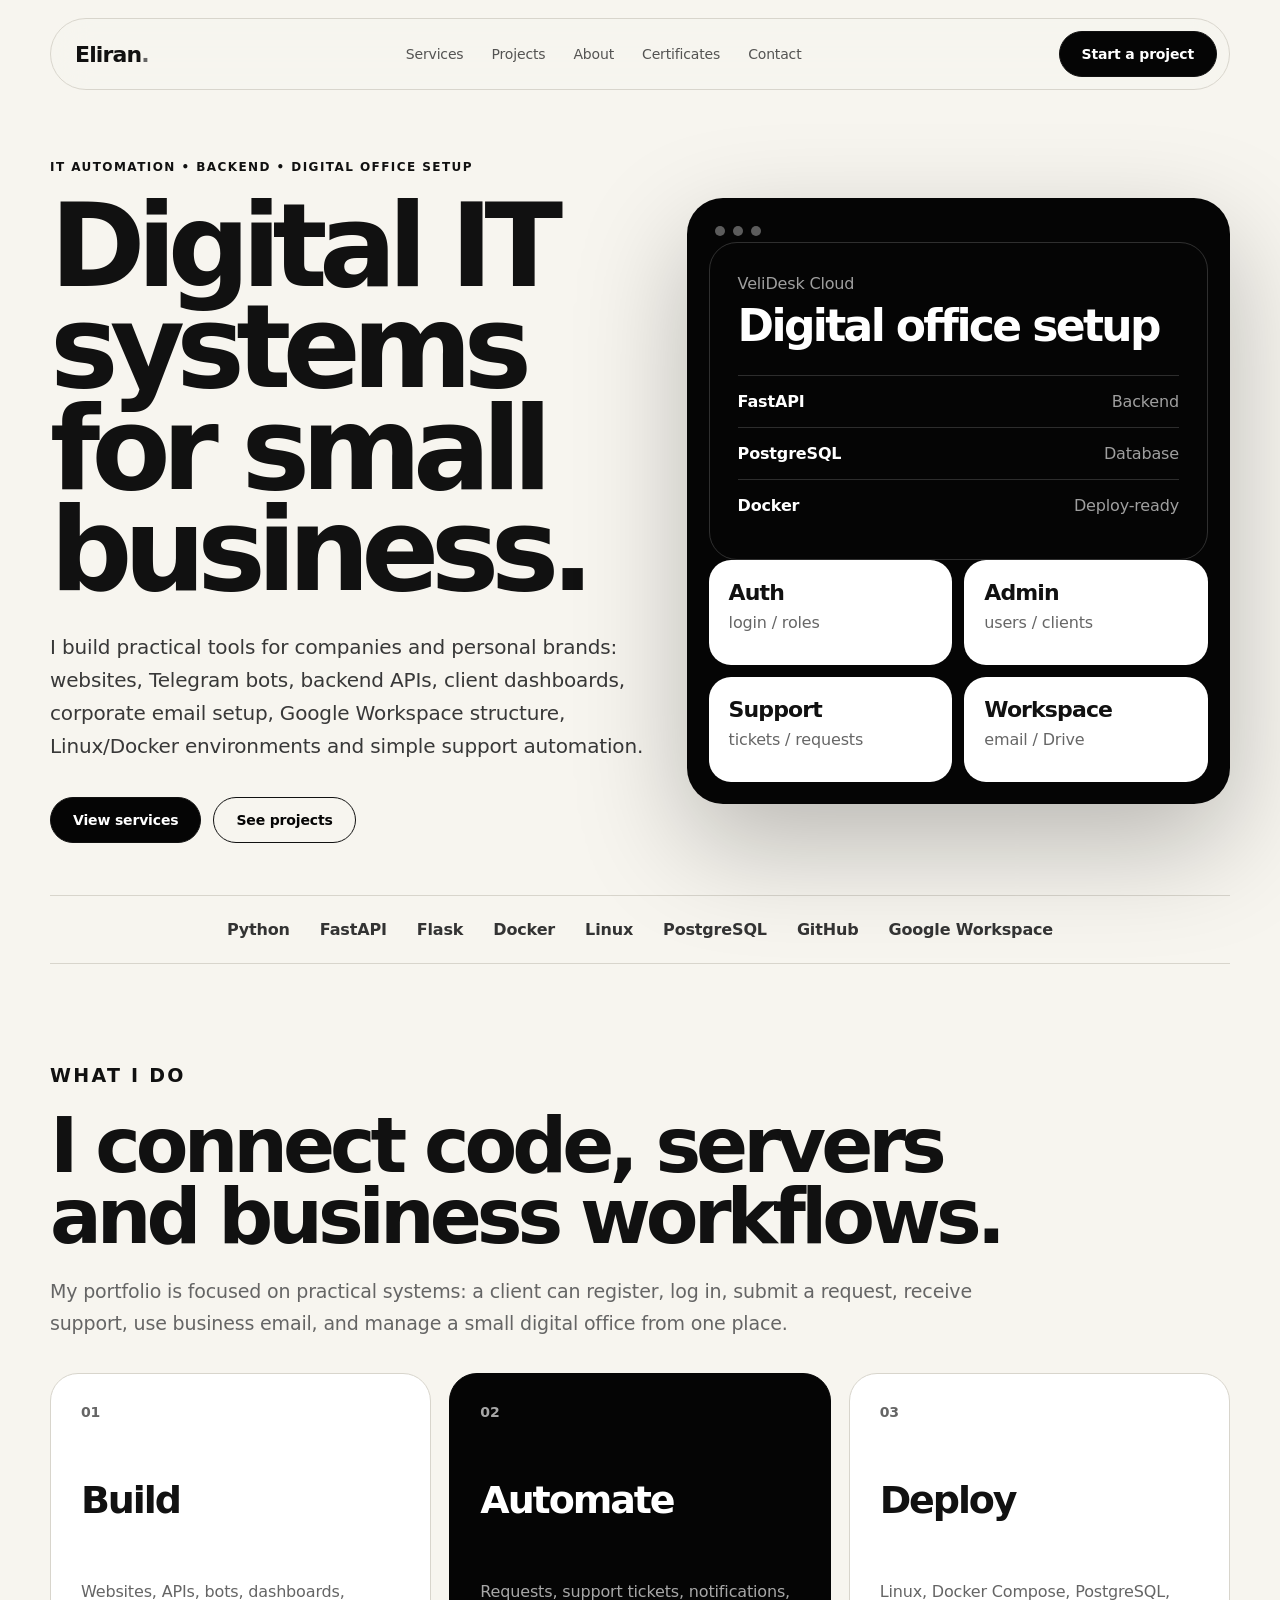
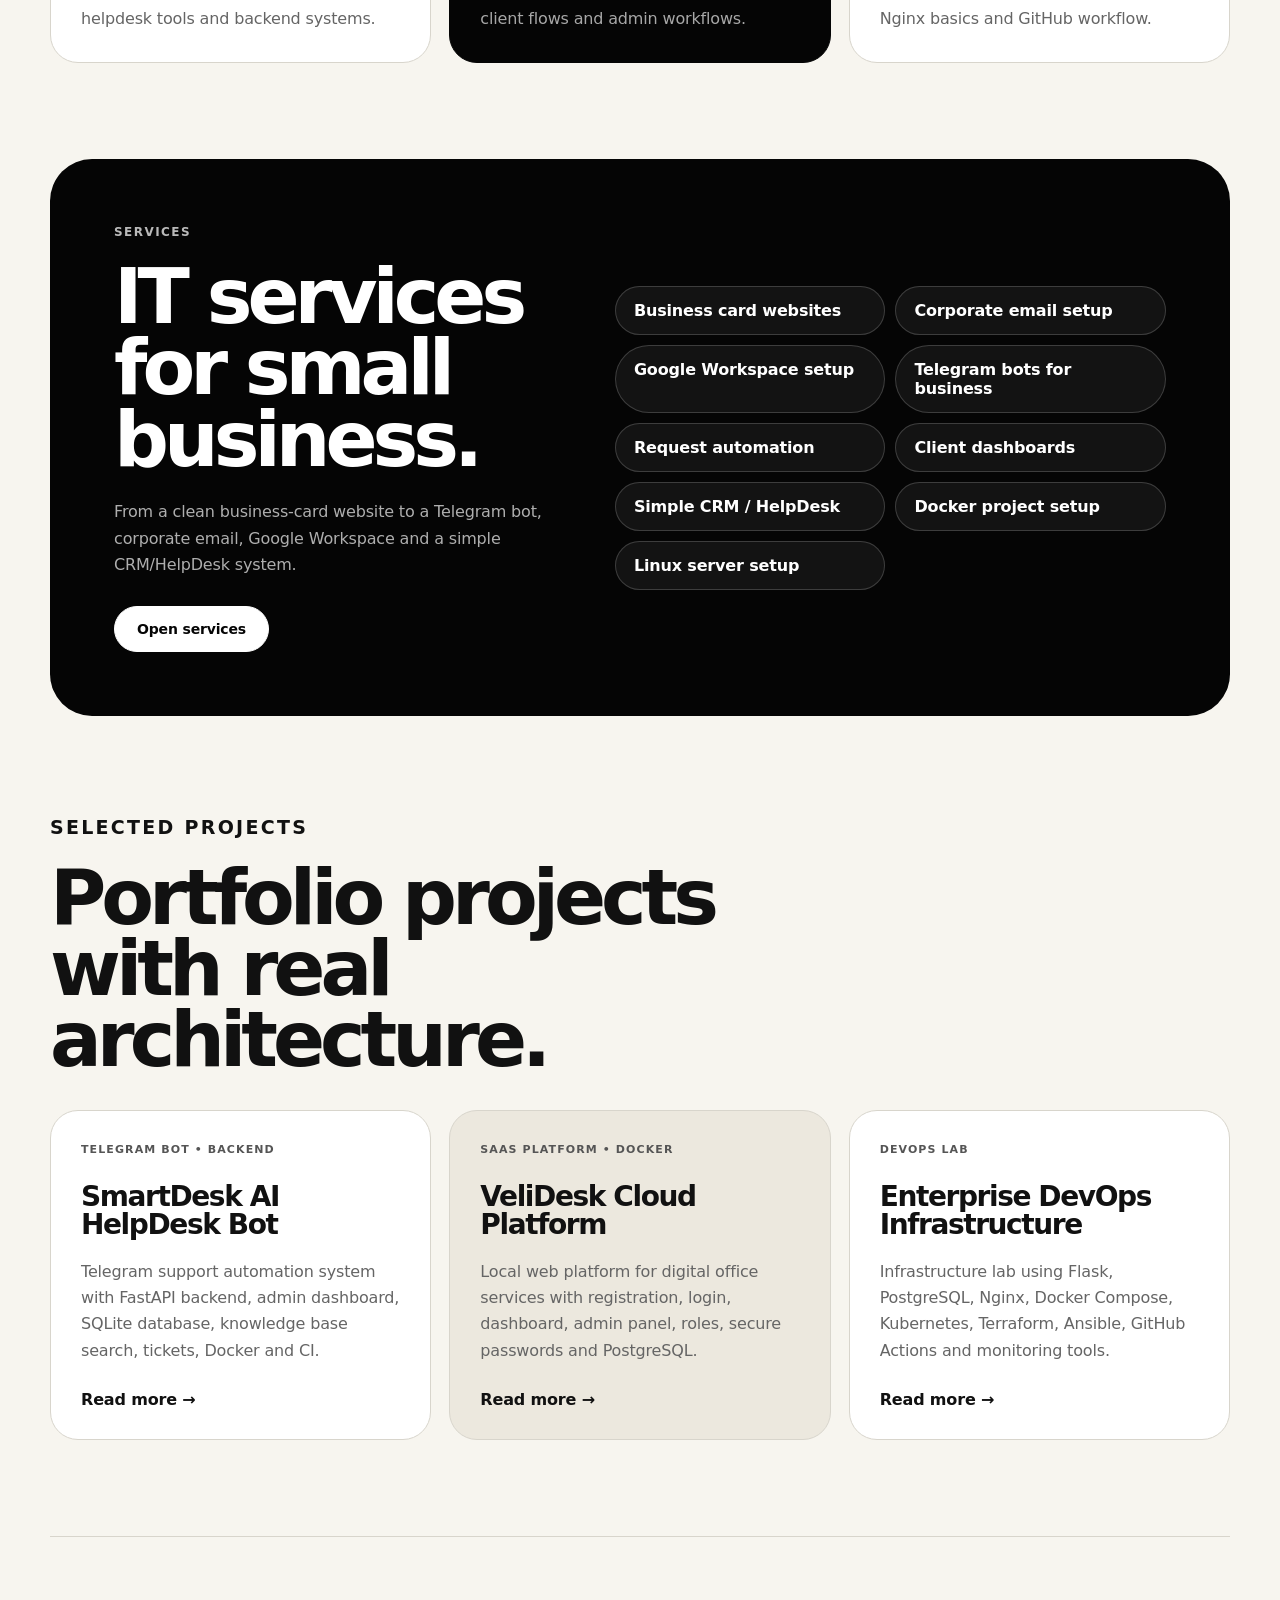
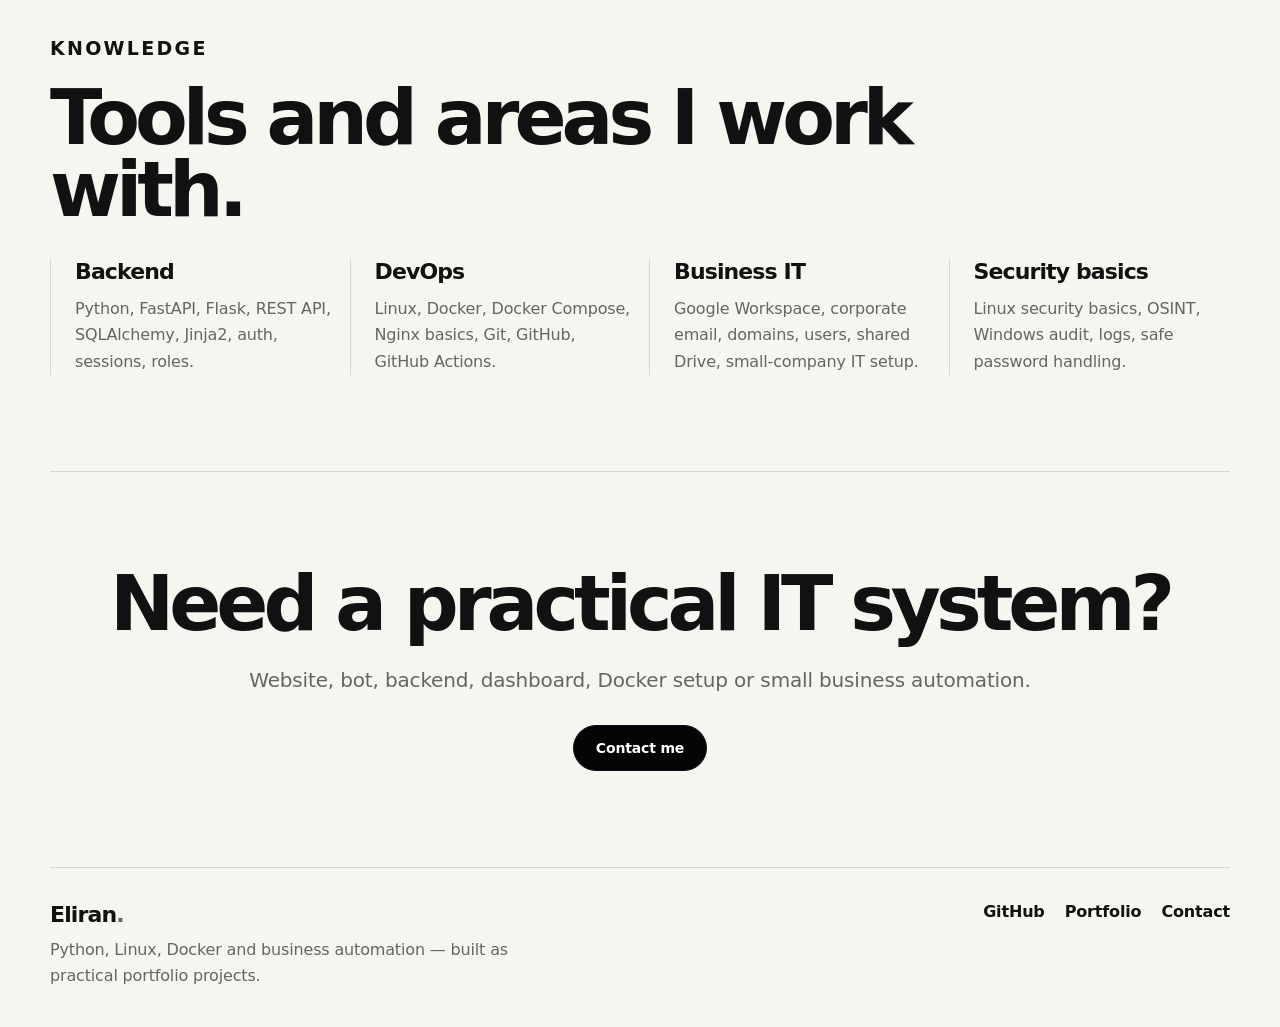
==== commit 37721f51: "Update portfolio black white minimal style" ====
--- a/index.html
+++ b/index.html
@@ -1,144 +1,179 @@
-<!DOCTYPE html>
+<!doctype html>
 <html lang="en">
 <head>
-  <meta charset="UTF-8" />
-  <meta name="viewport" content="width=device-width, initial-scale=1.0" />
-  <meta name="description" content="IT automation, Python backend, DevOps and small business digital systems by Eliran" />
-  <title>Eliran — IT Automation & Backend Systems</title>
+  <meta charset="utf-8" />
+  <meta name="viewport" content="width=device-width, initial-scale=1" />
+  <meta name="description" content="Eliran — IT automation, Python backend, Linux, Docker, Telegram bots and business systems." />
+  <title>Eliran — IT Automation & Backend</title>
   <link rel="stylesheet" href="assets/css/style.css" />
 </head>
 <body>
-
-<header class="site-header" data-header>
-  <div class="top-strip">Available for practical IT automation, backend and small business setup projects</div>
-  <nav class="nav container">
-    <a class="brand" href="index.html" aria-label="Eliran home"><span class="brand-mark">E</span><span>Eliran</span></a>
-    <button class="nav-toggle" data-menu-toggle aria-label="Open menu"><span></span><span></span><span></span></button>
-    <div class="nav-links" data-nav-links>
-      <a href="index.html">Home</a>
-      <a href="services.html">Services</a>
-      <a href="projects.html">Projects</a>
-      <a href="about.html">Skills</a>
-      <a href="certificates.html">Certificates</a>
-      <a href="contact.html">Contact</a>
-    </div>
-    <a class="nav-cta" href="contact.html">Work with me</a>
+  <div class="page-shell">
+    
+<header class="site-header">
+  <a class="brand" href="index.html" aria-label="Eliran home">Eliran<span>.</span></a>
+  <nav class="nav" aria-label="Main navigation">
+    <a href="services.html">Services</a>
+    <a href="projects.html">Projects</a>
+    <a href="about.html">About</a>
+    <a href="certificates.html">Certificates</a>
+    <a href="contact.html">Contact</a>
   </nav>
+  <a class="nav-cta" href="contact.html">Start a project</a>
+  <button class="menu-btn" aria-label="Open menu">☰</button>
 </header>
 
+    <main>
 
-<main>
-  <section class="hero shop-hero">
-    <div class="container hero-grid">
-      <div class="hero-copy reveal">
-        <div class="hero-badge"><span></span> IT Automation • Backend • DevOps • Business Systems</div>
-        <h1>Build your digital setup with <em>practical IT automation</em>.</h1>
-        <p class="hero-text">I create business websites, Telegram bots, backend APIs, client dashboards, simple CRM/HelpDesk systems, corporate email setups and Linux/Docker-based project environments.</p>
-        <div class="hero-actions"><a class="btn btn-primary" href="services.html">View services</a><a class="btn btn-secondary" href="projects.html">See projects</a></div>
-        <div class="trust-row"><div><strong>9+</strong><span>Service areas</span></div><div><strong>7</strong><span>Portfolio projects</span></div><div><strong>30+</strong><span>Tools & skills</span></div></div>
-      </div>
-      <div class="hero-visual reveal">
-        <img src="assets/images/velidesk-dashboard.svg" alt="Digital business dashboard illustration" />
-        <div class="floating-card fc-1"><strong>Client Dashboard</strong><span>Login • roles • admin panel</span></div>
-        <div class="floating-card fc-2"><strong>Docker Ready</strong><span>FastAPI • PostgreSQL • Compose</span></div>
-      </div>
-    </div>
-  </section>
-
-  <section class="section logos-section">
-    <div class="container logos-wrap">
-      <span>Python</span><span>FastAPI</span><span>Docker</span><span>Linux</span><span>Google Workspace</span><span>Telegram API</span><span>PostgreSQL</span><span>GitHub</span>
-    </div>
-  </section>
-
-  <section class="section beige">
-    <div class="container split">
-      <div class="section-copy reveal">
-        <p class="eyebrow">What I can do</p>
-        <h2>From a small website to a working business system.</h2>
-        <p>I focus on practical systems that small businesses can understand and use: a clear website, corporate email, Google Workspace structure, request automation, client area, admin panel and technical support workflow.</p>
-        <a class="link-arrow" href="services.html">Explore all services</a>
-      </div>
-      <div class="mini-grid reveal">
-        <div><strong>Website</strong><span>Business card site, portfolio, landing page</span></div>
-        <div><strong>Automation</strong><span>Telegram bot, tickets, forms, notifications</span></div>
-        <div><strong>Backend</strong><span>FastAPI, Flask, database, dashboard</span></div>
-        <div><strong>Infrastructure</strong><span>Linux, Docker, Nginx, GitHub Actions</span></div>
-      </div>
-    </div>
-  </section>
-
-  <section class="section">
-    <div class="container">
-      <div class="section-head reveal"><p class="eyebrow">Services</p><h2>IT services for small business.</h2><p>These are the exact areas I can present on a business card, portfolio and client offer.</p></div>
-      
-<div class="service-grid">
-  <article class="service-card reveal"><div class="service-icon">🌐</div><h3>Business Card Websites</h3><p>Modern personal or business websites with responsive design, sections, contact blocks, portfolio, certificates and QR-ready links.</p><ul><li>GitHub Pages static sites</li><li>Landing pages and portfolios</li><li>Clean business presentation</li></ul></article>
-  <article class="service-card reveal"><div class="service-icon">📧</div><h3>Corporate Email Setup</h3><p>Setup of company email structure, mailboxes, aliases, basic DNS records and user onboarding.</p><ul><li>Domains and email routing basics</li><li>Mailbox and alias planning</li><li>Business email structure</li></ul></article>
-  <article class="service-card reveal"><div class="service-icon">🏢</div><h3>Google Workspace Setup</h3><p>Google Workspace configuration for small teams: users, groups, shared Drive, access structure and basic security.</p><ul><li>Users and company accounts</li><li>Shared Drive structure</li><li>2FA and access basics</li></ul></article>
-  <article class="service-card reveal"><div class="service-icon">🤖</div><h3>Telegram Bots for Business</h3><p>Telegram bots for support, requests, notifications, forms, knowledge base search and admin workflows.</p><ul><li>aiogram / Telegram API</li><li>Command-based workflows</li><li>Ticket creation and replies</li></ul></article>
-  <article class="service-card reveal"><div class="service-icon">🎫</div><h3>Request Automation</h3><p>Simple systems for collecting, tracking and managing customer requests, internal tasks and support tickets.</p><ul><li>Ticket workflow</li><li>Status tracking</li><li>Admin view</li></ul></article>
-  <article class="service-card reveal"><div class="service-icon">👤</div><h3>Client Dashboards</h3><p>Login, registration, personal cabinet, user roles, secure password hashing and admin area foundations.</p><ul><li>Authentication</li><li>Client/admin roles</li><li>Personal dashboards</li></ul></article>
-  <article class="service-card reveal"><div class="service-icon">🧩</div><h3>Simple CRM / HelpDesk</h3><p>Small CRM or HelpDesk platforms with users, tickets, knowledge base, admin dashboard and basic reporting.</p><ul><li>Knowledge base</li><li>User management</li><li>Support automation</li></ul></article>
-  <article class="service-card reveal"><div class="service-icon">🐳</div><h3>Docker Project Setup</h3><p>Docker and Docker Compose setup for Python apps, backend services, databases and local development environments.</p><ul><li>Dockerfile and compose</li><li>PostgreSQL / Redis containers</li><li>Environment variables</li></ul></article>
-  <article class="service-card reveal"><div class="service-icon">🐧</div><h3>Linux Server Setup</h3><p>Basic Linux server preparation, terminal work, services, project deployment and environment configuration.</p><ul><li>Ubuntu terminal workflow</li><li>Nginx / service basics</li><li>Project startup scripts</li></ul></article>
-  <article class="service-card reveal"><div class="service-icon">🔒</div><h3>Security Basics</h3><p>Defensive security mindset: password hashing, access control, logs, security headers, OSINT and safe diagnostics.</p><ul><li>Logs and audit thinking</li><li>Security headers</li><li>Access control basics</li></ul></article>
-  <article class="service-card reveal"><div class="service-icon">🛠️</div><h3>Backend APIs</h3><p>Python backend APIs with FastAPI or Flask, database models, validation, Swagger docs and clean architecture.</p><ul><li>REST API</li><li>SQLAlchemy</li><li>Pydantic validation</li></ul></article>
-  <article class="service-card reveal"><div class="service-icon">🚀</div><h3>GitHub & Portfolio Setup</h3><p>GitHub profile, project README, GitHub Pages portfolio, certificates and project presentation for career growth.</p><ul><li>Portfolio structure</li><li>README writing</li><li>Project documentation</li></ul></article>
-</div>
-
-    </div>
-  </section>
-
-  <section class="section dark-panel">
-    <div class="container split reverse">
-      <div class="section-copy reveal"><p class="eyebrow light">Knowledge stack</p><h2>Backend, DevOps, Linux and business IT in one profile.</h2><p>The strongest part of this profile is the combination: coding, infrastructure, small business IT, automation and support workflows.</p><div class="hero-actions"><a class="btn btn-light" href="about.html">View full skills</a><a class="btn btn-outline-light" href="certificates.html">Certificates</a></div></div>
-      <div class="stack-card reveal"><img src="assets/images/service-stack.svg" alt="Technology stack illustration" /></div>
-    </div>
-  </section>
-
-  <section class="section">
-    <div class="container">
-      <div class="section-head reveal"><p class="eyebrow">Projects</p><h2>Portfolio projects that prove the skills.</h2><p>Real hands-on work: backend systems, Telegram automation, DevOps infrastructure, Linux learning and business platform foundations.</p></div>
-      
-<div class="project-grid">
-  <article class="project-card reveal featured"><div class="project-tag">SaaS / Business IT</div><h3>VeliDesk Cloud Platform</h3><p>A local SaaS-style platform foundation for small business digital office services. Includes FastAPI backend, PostgreSQL, registration, login, client dashboard, admin area, client/admin roles, secure password hashing, cookie sessions and Docker Compose setup.</p><div class="pill-row"><span>FastAPI</span><span>PostgreSQL</span><span>Docker</span><span>Auth</span><span>Admin Panel</span></div></article>
-  <article class="project-card reveal"><div class="project-tag">HelpDesk Automation</div><h3>SmartDesk AI HelpDesk Bot</h3><p>Telegram support automation system with FastAPI backend, admin dashboard, knowledge base search, SQLite database, support tickets, Docker setup, tests and GitHub Actions CI.</p><div class="pill-row"><span>Python</span><span>FastAPI</span><span>aiogram</span><span>SQLite</span><span>CI</span></div><a href="https://github.com/velik541/botiiu" target="_blank" rel="noreferrer">View on GitHub</a></article>
-  <article class="project-card reveal"><div class="project-tag">DevOps Lab</div><h3>Enterprise DevOps Infrastructure Lab</h3><p>Corporate-style infrastructure lab using Flask, PostgreSQL 16, Nginx, Docker Compose, Kubernetes, Terraform, Ansible, GitHub Actions, Prometheus and Grafana.</p><div class="pill-row"><span>Docker</span><span>Kubernetes</span><span>Terraform</span><span>Ansible</span><span>Monitoring</span></div><a href="https://github.com/velik541/devops-lab" target="_blank" rel="noreferrer">View on GitHub</a></article>
-  <article class="project-card reveal"><div class="project-tag">Cyber / CLI</div><h3>Velik Cyber Toolkit</h3><p>Defensive Python toolkit for networking diagnostics, log analysis, IOC extraction, hashing, password checks, subnet calculations, reports and AI investigation prompts.</p><div class="pill-row"><span>Python</span><span>Networking</span><span>Logs</span><span>OSINT</span><span>Reports</span></div></article>
-  <article class="project-card reveal"><div class="project-tag">Web App</div><h3>Beautiful Flask Tabs App</h3><p>Responsive Flask web app with tabs, API endpoint, notes saved to JSON, feedback form, Docker and Nginx support.</p><div class="pill-row"><span>Flask</span><span>HTML</span><span>CSS</span><span>Docker</span><span>Nginx</span></div><a href="https://github.com/velik541/beautiful-flask-tabs-app" target="_blank" rel="noreferrer">View on GitHub</a></article>
-  <article class="project-card reveal"><div class="project-tag">Docker / Nginx</div><h3>DevOps Lab Site</h3><p>Mini DevOps project with Flask, Redis, Nginx, Gunicorn and Docker Compose. Demonstrates multi-service architecture and reverse proxy basics.</p><div class="pill-row"><span>Flask</span><span>Redis</span><span>Nginx</span><span>Docker Compose</span></div></article>
-  <article class="project-card reveal"><div class="project-tag">Portfolio</div><h3>GitHub Pages Portfolio</h3><p>Static professional website for presenting skills, services, projects, certificates and contact details using GitHub Pages.</p><div class="pill-row"><span>HTML</span><span>CSS</span><span>JavaScript</span><span>GitHub Pages</span></div></article>
-</div>
-
-    </div>
-  </section>
-
-  <section class="section cta-section">
-    <div class="container cta-card reveal">
-      <div><p class="eyebrow">Contact</p><h2>Need a practical IT setup?</h2><p>I can help with a website, bot, corporate email, Google Workspace structure, dashboard or Docker/Linux project setup.</p></div>
-      <a class="btn btn-primary" href="contact.html">Contact me</a>
-    </div>
-  </section>
-</main>
-
-
-<footer class="footer">
-  <div class="container footer-grid">
-    <div>
-      <a class="brand footer-brand" href="index.html"><span class="brand-mark">E</span><span>Eliran</span></a>
-      <p>IT automation, Python backend, Linux, Docker and business systems.</p>
-    </div>
-    <div class="footer-links">
-      <a href="https://github.com/velik541" target="_blank" rel="noreferrer">GitHub</a>
-      <a href="projects.html">Projects</a>
-      <a href="services.html">Services</a>
-      <a href="certificates.html">Certificates</a>
+<section class="hero">
+  <div class="hero-copy">
+    <p class="eyebrow">IT automation • backend • digital office setup</p>
+    <h1>Digital IT systems for small business.</h1>
+    <p class="hero-text">
+      I build practical tools for companies and personal brands: websites, Telegram bots,
+      backend APIs, client dashboards, corporate email setup, Google Workspace structure,
+      Linux/Docker environments and simple support automation.
+    </p>
+    <div class="hero-actions">
+      <a class="btn btn-dark" href="services.html">View services</a>
+      <a class="btn btn-light" href="projects.html">See projects</a>
     </div>
   </div>
-  <div class="container footer-bottom">© 2026 Eliran. Built with GitHub Pages.</div>
+  <div class="hero-panel" aria-label="Portfolio preview">
+    <div class="panel-top">
+      <span></span><span></span><span></span>
+    </div>
+    <div class="dashboard-card main-card">
+      <p>VeliDesk Cloud</p>
+      <h3>Digital office setup</h3>
+      <div class="status-line"><b>FastAPI</b><span>Backend</span></div>
+      <div class="status-line"><b>PostgreSQL</b><span>Database</span></div>
+      <div class="status-line"><b>Docker</b><span>Deploy-ready</span></div>
+    </div>
+    <div class="mini-grid">
+      <div><strong>Auth</strong><span>login / roles</span></div>
+      <div><strong>Admin</strong><span>users / clients</span></div>
+      <div><strong>Support</strong><span>tickets / requests</span></div>
+      <div><strong>Workspace</strong><span>email / Drive</span></div>
+    </div>
+  </div>
+</section>
+
+<section class="logo-strip" aria-label="Technology stack">
+  <span>Python</span><span>FastAPI</span><span>Flask</span><span>Docker</span><span>Linux</span><span>PostgreSQL</span><span>GitHub</span><span>Google Workspace</span>
+</section>
+
+<section class="section intro-section">
+  <div class="section-heading wide">
+    <p class="eyebrow">What I do</p>
+    <h2>I connect code, servers and business workflows.</h2>
+    <p>
+      My portfolio is focused on practical systems: a client can register, log in, submit a request,
+      receive support, use business email, and manage a small digital office from one place.
+    </p>
+  </div>
+  <div class="three-cards">
+    <article class="card big-card">
+      <span class="number">01</span>
+      <h3>Build</h3>
+      <p>Websites, APIs, bots, dashboards, helpdesk tools and backend systems.</p>
+    </article>
+    <article class="card big-card inverted">
+      <span class="number">02</span>
+      <h3>Automate</h3>
+      <p>Requests, support tickets, notifications, client flows and admin workflows.</p>
+    </article>
+    <article class="card big-card">
+      <span class="number">03</span>
+      <h3>Deploy</h3>
+      <p>Linux, Docker Compose, PostgreSQL, Nginx basics and GitHub workflow.</p>
+    </article>
+  </div>
+</section>
+
+<section class="section split-section black-block">
+  <div>
+    <p class="eyebrow light">Services</p>
+    <h2>IT services for small business.</h2>
+    <p>
+      From a clean business-card website to a Telegram bot, corporate email, Google Workspace and a simple CRM/HelpDesk system.
+    </p>
+    <a class="btn btn-white" href="services.html">Open services</a>
+  </div>
+  <div class="service-list compact">
+    <span>Business card websites</span>
+    <span>Corporate email setup</span>
+    <span>Google Workspace setup</span>
+    <span>Telegram bots for business</span>
+    <span>Request automation</span>
+    <span>Client dashboards</span>
+    <span>Simple CRM / HelpDesk</span>
+    <span>Docker project setup</span>
+    <span>Linux server setup</span>
+  </div>
+</section>
+
+<section class="section">
+  <div class="section-heading">
+    <p class="eyebrow">Selected projects</p>
+    <h2>Portfolio projects with real architecture.</h2>
+  </div>
+  <div class="project-grid">
+    <article class="project-card">
+      <p class="project-type">Telegram Bot • Backend</p>
+      <h3>SmartDesk AI HelpDesk Bot</h3>
+      <p>Telegram support automation system with FastAPI backend, admin dashboard, SQLite database, knowledge base search, tickets, Docker and CI.</p>
+      <a href="projects.html">Read more →</a>
+    </article>
+    <article class="project-card feature">
+      <p class="project-type">SaaS Platform • Docker</p>
+      <h3>VeliDesk Cloud Platform</h3>
+      <p>Local web platform for digital office services with registration, login, dashboard, admin panel, roles, secure passwords and PostgreSQL.</p>
+      <a href="projects.html">Read more →</a>
+    </article>
+    <article class="project-card">
+      <p class="project-type">DevOps Lab</p>
+      <h3>Enterprise DevOps Infrastructure</h3>
+      <p>Infrastructure lab using Flask, PostgreSQL, Nginx, Docker Compose, Kubernetes, Terraform, Ansible, GitHub Actions and monitoring tools.</p>
+      <a href="projects.html">Read more →</a>
+    </article>
+  </div>
+</section>
+
+<section class="section skills-band">
+  <div class="section-heading wide">
+    <p class="eyebrow">Knowledge</p>
+    <h2>Tools and areas I work with.</h2>
+  </div>
+  <div class="skills-columns">
+    <div><h3>Backend</h3><p>Python, FastAPI, Flask, REST API, SQLAlchemy, Jinja2, auth, sessions, roles.</p></div>
+    <div><h3>DevOps</h3><p>Linux, Docker, Docker Compose, Nginx basics, Git, GitHub, GitHub Actions.</p></div>
+    <div><h3>Business IT</h3><p>Google Workspace, corporate email, domains, users, shared Drive, small-company IT setup.</p></div>
+    <div><h3>Security basics</h3><p>Linux security basics, OSINT, Windows audit, logs, safe password handling.</p></div>
+  </div>
+</section>
+
+<section class="section cta-section">
+  <h2>Need a practical IT system?</h2>
+  <p>Website, bot, backend, dashboard, Docker setup or small business automation.</p>
+  <a class="btn btn-dark" href="contact.html">Contact me</a>
+</section>
+
+    </main>
+    
+<footer class="footer">
+  <div>
+    <a class="footer-brand" href="index.html">Eliran<span>.</span></a>
+    <p>Python, Linux, Docker and business automation — built as practical portfolio projects.</p>
+  </div>
+  <div class="footer-links">
+    <a href="https://github.com/velik541" target="_blank" rel="noreferrer">GitHub</a>
+    <a href="https://velik541.github.io" target="_blank" rel="noreferrer">Portfolio</a>
+    <a href="contact.html">Contact</a>
+  </div>
 </footer>
-<script src="assets/js/main.js"></script>
 
+  </div>
+  <script src="assets/js/main.js"></script>
 </body>
-</html>+</html>
--- a/assets/css/style.css
+++ b/assets/css/style.css
@@ -1,18 +1,247 @@
 
-:root{
-  --green:#95bf47;
-  --green-dark:#173d2d;
-  --green-deep:#0b1f17;
-  --cream:#f7f5ef;
-  --sand:#efe7d7;
-  --ink:#102118;
-  --muted:#5d6d62;
-  --line:#d9dfd2;
-  --white:#fff;
-  --shadow:0 24px 70px rgba(15,31,23,.14);
-  --radius:28px;
-}
-*{box-sizing:border-box}
-html{scroll-behavior:smooth}
-body{margin:0;font-family:Inter,ui-sans-serif,system-ui,-apple-system,BlinkMacSystemFont,"Segoe UI",Arial,sans-serif;background:var(--cream);color:var(--ink);line-height:1.55}
-a{color:inherit;text-decoration:none}img{max-width:100%;display:block}.container{width:min(1180px,calc(100% - 40px));margin:0 auto}.narrow{max-width:850px}.top-strip{background:var(--green-deep);color:#d9f99d;text-align:center;font-size:14px;padding:10px 16px}.site-header{position:sticky;top:0;z-index:50;background:rgba(247,245,239,.88);backdrop-filter:blur(18px);border-bottom:1px solid rgba(217,223,210,.75)}.nav{height:76px;display:flex;align-items:center;gap:26px}.brand{display:flex;align-items:center;gap:10px;font-weight:850;font-size:22px}.brand-mark{width:38px;height:38px;border-radius:12px;background:var(--green-dark);color:var(--cream);display:grid;place-items:center;box-shadow:0 10px 30px rgba(23,61,45,.25)}.nav-links{display:flex;gap:22px;margin-left:auto;align-items:center}.nav-links a{font-weight:650;color:#26382e;font-size:15px}.nav-links a:hover{color:var(--green-dark)}.nav-cta,.btn{display:inline-flex;align-items:center;justify-content:center;gap:10px;border-radius:999px;padding:13px 22px;font-weight:800;border:1px solid var(--line);transition:.22s ease}.nav-cta{background:var(--ink);color:var(--white);margin-left:8px}.nav-cta:hover,.btn-primary:hover{transform:translateY(-2px);box-shadow:0 18px 45px rgba(23,61,45,.24)}.btn-primary{background:var(--green-dark);color:#fff;border-color:var(--green-dark)}.btn-secondary{background:#fff;color:var(--ink)}.btn-light{background:#fff;color:var(--green-deep);border-color:#fff}.btn-outline-light{border-color:rgba(255,255,255,.28);color:#fff}.nav-toggle{display:none;background:transparent;border:0;margin-left:auto}.nav-toggle span{display:block;width:26px;height:2px;background:var(--ink);margin:6px 0}.hero{padding:88px 0 70px}.hero-grid{display:grid;grid-template-columns:1.02fr .98fr;gap:54px;align-items:center}.hero-badge{display:inline-flex;align-items:center;gap:9px;background:#fff;border:1px solid var(--line);border-radius:999px;padding:9px 14px;font-weight:750;font-size:14px;color:#354a3d;margin-bottom:22px}.hero-badge span{width:9px;height:9px;border-radius:999px;background:var(--green)}h1,h2,h3,p{margin-top:0}.hero h1{font-size:clamp(46px,6vw,82px);line-height:.98;letter-spacing:-.06em;margin-bottom:24px}.hero h1 em{font-style:normal;color:var(--green-dark);position:relative}.hero h1 em:after{content:"";position:absolute;left:0;right:0;bottom:5px;height:14px;background:rgba(149,191,71,.35);z-index:-1;border-radius:999px}.hero-text,.page-hero p,.section-copy p,.section-head p{font-size:19px;color:var(--muted);max-width:710px}.hero-actions{display:flex;gap:12px;flex-wrap:wrap;margin:30px 0}.trust-row{display:grid;grid-template-columns:repeat(3,1fr);gap:12px;max-width:620px}.trust-row div{background:#fff;border:1px solid var(--line);border-radius:22px;padding:18px}.trust-row strong{font-size:30px;display:block;color:var(--green-dark)}.trust-row span{color:var(--muted);font-size:14px;font-weight:650}.hero-visual{position:relative}.hero-visual img{border-radius:38px;box-shadow:var(--shadow);border:1px solid rgba(16,33,24,.08)}.floating-card{position:absolute;background:#fff;border:1px solid var(--line);border-radius:22px;padding:16px 18px;box-shadow:0 18px 45px rgba(16,33,24,.16)}.floating-card strong{display:block}.floating-card span{font-size:13px;color:var(--muted)}.fc-1{left:-22px;top:68px}.fc-2{right:-18px;bottom:58px}.section{padding:88px 0}.section-small{padding:60px 0}.beige{background:var(--sand)}.section-head{max-width:840px;margin-bottom:38px}.eyebrow{text-transform:uppercase;letter-spacing:.16em;color:var(--green-dark);font-size:13px;font-weight:900;margin-bottom:12px}.eyebrow.light{color:#d9f99d}.section h2,.page-hero h1{font-size:clamp(34px,4vw,58px);line-height:1.05;letter-spacing:-.045em;margin-bottom:18px}.logos-section{padding:28px 0;background:#fff;border-top:1px solid var(--line);border-bottom:1px solid var(--line)}.logos-wrap{display:flex;gap:14px;flex-wrap:wrap;justify-content:center}.logos-wrap span{font-weight:850;color:#526356;background:var(--cream);border:1px solid var(--line);padding:10px 16px;border-radius:999px}.split{display:grid;grid-template-columns:.9fr 1.1fr;gap:46px;align-items:center}.split.reverse{grid-template-columns:1fr 1fr}.mini-grid{display:grid;grid-template-columns:repeat(2,1fr);gap:16px}.mini-grid div,.offer-card,.contact-card{background:#fff;border:1px solid var(--line);border-radius:var(--radius);padding:28px;box-shadow:var(--shadow)}.mini-grid strong{display:block;font-size:20px;margin-bottom:8px}.mini-grid span{color:var(--muted)}.link-arrow{font-weight:900;color:var(--green-dark)}.link-arrow:after{content:" →"}.service-grid{display:grid;grid-template-columns:repeat(3,1fr);gap:18px}.service-card,.project-card,.skill-group,.certificate-card{background:#fff;border:1px solid var(--line);border-radius:var(--radius);padding:26px;box-shadow:0 18px 52px rgba(16,33,24,.08);transition:.22s ease}.service-card:hover,.project-card:hover,.skill-group:hover{transform:translateY(-5px);box-shadow:var(--shadow)}.service-icon{width:52px;height:52px;border-radius:18px;background:#eaf7dc;display:grid;place-items:center;font-size:27px;margin-bottom:18px}.service-card h3,.project-card h3,.skill-group h3{font-size:22px;margin-bottom:10px;letter-spacing:-.02em}.service-card p,.project-card p,.skill-group p,.certificate-card p,.contact-card p{color:var(--muted)}.service-card ul{padding-left:18px;color:#415348;margin:18px 0 0}.service-card li{margin:6px 0}.dark-panel{background:var(--green-deep);color:#fff}.dark-panel p{color:#c7d7ce}.stack-card{background:#fff;border-radius:38px;padding:18px;box-shadow:0 24px 80px rgba(0,0,0,.28)}.project-grid{display:grid;grid-template-columns:repeat(2,1fr);gap:20px}.project-card.featured{grid-column:span 2;background:#eaf7dc}.project-tag{display:inline-flex;background:#f0e8d8;border:1px solid var(--line);border-radius:999px;padding:8px 12px;font-size:12px;font-weight:900;color:var(--green-dark);margin-bottom:16px;text-transform:uppercase;letter-spacing:.08em}.pill-row{display:flex;gap:8px;flex-wrap:wrap;margin:18px 0}.pill-row span{background:#f7f5ef;border:1px solid var(--line);border-radius:999px;padding:8px 12px;font-weight:800;font-size:13px}.project-card a{color:var(--green-dark);font-weight:900}.cta-card{background:var(--green-dark);color:#fff;border-radius:42px;padding:50px;display:flex;align-items:center;justify-content:space-between;gap:28px;box-shadow:var(--shadow)}.cta-card p{color:#d9f99d}.page-hero{padding:86px 0 38px;background:linear-gradient(180deg,#fff, var(--cream));border-bottom:1px solid var(--line)}.skill-board{display:grid;grid-template-columns:repeat(2,1fr);gap:20px}.check-list{list-style:none;padding:0;margin:0}.check-list li{position:relative;padding-left:32px;margin:13px 0;color:#425448}.check-list li:before{content:"✓";position:absolute;left:0;top:0;width:22px;height:22px;border-radius:999px;background:#eaf7dc;color:var(--green-dark);display:grid;place-items:center;font-weight:900}.certificate-grid{display:grid;grid-template-columns:repeat(3,1fr);gap:22px}.certificate-card{padding:0;overflow:hidden}.certificate-card img{aspect-ratio:1/1.42;object-fit:cover;object-position:top}.certificate-card div{padding:20px}.contact-grid{display:grid;grid-template-columns:1fr 1fr;gap:22px}.footer{background:var(--green-deep);color:#d5e8db;padding:54px 0 24px}.footer-grid{display:flex;justify-content:space-between;gap:26px;border-bottom:1px solid rgba(255,255,255,.12);padding-bottom:30px}.footer-brand{color:#fff}.footer .brand-mark{background:var(--green);color:var(--green-deep)}.footer p{color:#b5c8bc}.footer-links{display:flex;gap:18px;flex-wrap:wrap}.footer-links a{font-weight:800}.footer-bottom{padding-top:24px;color:#90a79a;font-size:14px}.reveal{opacity:0;transform:translateY(18px);transition:.6s ease}.reveal.is-visible{opacity:1;transform:none}@media(max-width:960px){.hero-grid,.split,.split.reverse,.contact-grid{grid-template-columns:1fr}.service-grid{grid-template-columns:repeat(2,1fr)}.certificate-grid{grid-template-columns:1fr 1fr}.nav-links,.nav-cta{display:none}.nav-toggle{display:block}.nav-links.is-open{display:flex;position:absolute;left:20px;right:20px;top:112px;background:#fff;border:1px solid var(--line);border-radius:24px;box-shadow:var(--shadow);padding:20px;flex-direction:column}.fc-1,.fc-2{display:none}}@media(max-width:640px){.container{width:min(100% - 28px,1180px)}.hero{padding:54px 0}.trust-row,.mini-grid,.service-grid,.project-grid,.skill-board,.certificate-grid{grid-template-columns:1fr}.project-card.featured{grid-column:auto}.cta-card{display:block;padding:32px}.hero h1{font-size:42px}.top-strip{font-size:12px}.nav{height:68px}.page-hero{padding:54px 0 28px}}
+:root {
+  --bg: #f7f5ef;
+  --paper: #ffffff;
+  --ink: #111111;
+  --muted: #656565;
+  --line: #d8d5cc;
+  --soft: #ece8de;
+  --black: #050505;
+  --white: #ffffff;
+  --radius: 28px;
+  --max: 1180px;
+}
+
+* { box-sizing: border-box; }
+html { scroll-behavior: smooth; }
+body {
+  margin: 0;
+  background: var(--bg);
+  color: var(--ink);
+  font-family: Inter, ui-sans-serif, system-ui, -apple-system, BlinkMacSystemFont, "Segoe UI", Arial, sans-serif;
+  letter-spacing: -0.01em;
+}
+a { color: inherit; text-decoration: none; }
+p { color: var(--muted); line-height: 1.65; margin: 0; }
+
+.page-shell { width: min(100%, 1440px); margin: 0 auto; }
+.site-header {
+  width: min(var(--max), calc(100% - 32px));
+  margin: 18px auto 0;
+  height: 72px;
+  display: flex;
+  align-items: center;
+  justify-content: space-between;
+  border: 1px solid var(--line);
+  border-radius: 999px;
+  padding: 0 12px 0 24px;
+  background: rgba(247,245,239,0.78);
+  backdrop-filter: blur(18px);
+  position: sticky;
+  top: 14px;
+  z-index: 20;
+}
+.brand, .footer-brand { font-weight: 900; font-size: 22px; letter-spacing: -0.04em; }
+.brand span, .footer-brand span { color: var(--muted); }
+.nav { display: flex; gap: 28px; font-size: 14px; color: #262626; }
+.nav a { opacity: .78; }
+.nav a:hover { opacity: 1; }
+.nav-cta, .btn {
+  display: inline-flex;
+  align-items: center;
+  justify-content: center;
+  height: 46px;
+  border-radius: 999px;
+  padding: 0 22px;
+  font-weight: 800;
+  font-size: 14px;
+  border: 1px solid var(--ink);
+}
+.nav-cta { background: var(--black); color: var(--white); }
+.menu-btn { display: none; border: 0; background: transparent; font-size: 25px; }
+main { width: min(var(--max), calc(100% - 32px)); margin: 0 auto; }
+
+.hero {
+  display: grid;
+  grid-template-columns: 1.05fr .95fr;
+  gap: 36px;
+  align-items: center;
+  min-height: 720px;
+  padding: 68px 0 52px;
+}
+.eyebrow {
+  color: var(--ink);
+  text-transform: uppercase;
+  letter-spacing: .12em;
+  font-size: 12px;
+  font-weight: 900;
+  margin-bottom: 18px;
+}
+.eyebrow.light { color: var(--white); opacity: .72; }
+.hero h1, .page-hero h1 {
+  margin: 0;
+  font-size: clamp(58px, 9vw, 126px);
+  line-height: .88;
+  letter-spacing: -0.075em;
+  max-width: 920px;
+}
+.hero-text { font-size: 20px; max-width: 680px; margin-top: 30px; color: #383838; }
+.hero-actions { display: flex; gap: 12px; flex-wrap: wrap; margin-top: 34px; }
+.btn-dark { background: var(--black); color: var(--white); }
+.btn-light { background: transparent; color: var(--black); }
+.btn-white { background: var(--white); color: var(--black); border-color: var(--white); margin-top: 28px; }
+
+.hero-panel {
+  min-height: 560px;
+  background: var(--black);
+  color: var(--white);
+  border-radius: 36px;
+  padding: 22px;
+  box-shadow: 0 40px 110px rgba(0,0,0,.25);
+  display: flex;
+  flex-direction: column;
+  justify-content: space-between;
+}
+.panel-top { display: flex; gap: 8px; padding: 6px; }
+.panel-top span { width: 10px; height: 10px; border-radius: 50%; background: #fff; opacity: .35; }
+.dashboard-card { border: 1px solid rgba(255,255,255,.17); border-radius: 28px; padding: 28px; }
+.dashboard-card p, .dashboard-card span { color: rgba(255,255,255,.62); }
+.dashboard-card h3 { font-size: 44px; line-height: .95; margin: 8px 0 28px; letter-spacing: -0.06em; }
+.status-line { display: flex; justify-content: space-between; border-top: 1px solid rgba(255,255,255,.16); padding: 16px 0; }
+.mini-grid { display: grid; grid-template-columns: repeat(2,1fr); gap: 12px; }
+.mini-grid div { background: #fff; color: #111; border-radius: 22px; padding: 20px; min-height: 105px; }
+.mini-grid strong { display: block; font-size: 22px; letter-spacing: -0.04em; }
+.mini-grid span { color: #666; display: block; margin-top: 8px; }
+
+.logo-strip {
+  border-top: 1px solid var(--line);
+  border-bottom: 1px solid var(--line);
+  display: flex;
+  flex-wrap: wrap;
+  justify-content: center;
+  gap: 12px 30px;
+  padding: 24px 0;
+  color: #333;
+  font-weight: 800;
+}
+
+.section { padding: 96px 0; }
+.section-heading { margin-bottom: 34px; max-width: 780px; }
+.section-heading.wide { max-width: 980px; }
+.section h2, .page-hero h1, .cta-section h2 {
+  font-size: clamp(42px, 6vw, 82px);
+  line-height: .93;
+  letter-spacing: -0.065em;
+  margin: 0 0 24px;
+}
+.section-heading p, .page-hero p { font-size: 19px; }
+.three-cards, .project-grid, .skills-columns, .service-grid.full, .certificate-grid, .process-grid {
+  display: grid;
+  gap: 18px;
+}
+.three-cards { grid-template-columns: repeat(3, 1fr); }
+.card, .project-card, .service-card, .certificate-card, .contact-card, .about-card, .project-row {
+  background: var(--paper);
+  border: 1px solid var(--line);
+  border-radius: var(--radius);
+  padding: 30px;
+}
+.big-card { min-height: 290px; display: flex; flex-direction: column; justify-content: space-between; }
+.big-card h3 { margin: 0; font-size: 38px; letter-spacing: -0.055em; }
+.number { font-size: 14px; color: var(--muted); font-weight: 900; }
+.inverted { background: var(--black); color: var(--white); border-color: var(--black); }
+.inverted p, .inverted .number { color: rgba(255,255,255,.65); }
+.black-block {
+  background: var(--black);
+  color: var(--white);
+  border-radius: 42px;
+  padding: 64px;
+}
+.black-block p { color: rgba(255,255,255,.68); }
+.split-section { display: grid; grid-template-columns: .9fr 1.1fr; gap: 50px; align-items: center; }
+.service-list { display: grid; grid-template-columns: repeat(2,1fr); gap: 10px; }
+.service-list span {
+  border: 1px solid rgba(255,255,255,.18);
+  border-radius: 999px;
+  padding: 14px 18px;
+  font-weight: 800;
+  background: rgba(255,255,255,.06);
+}
+.project-grid { grid-template-columns: repeat(3,1fr); }
+.project-card { min-height: 330px; display: flex; flex-direction: column; justify-content: space-between; }
+.project-card.feature { background: var(--soft); }
+.project-type { text-transform: uppercase; letter-spacing: .1em; font-size: 11px; font-weight: 900; color: #555; }
+.project-card h3, .service-card h3, .certificate-card h3 { font-size: 28px; line-height: 1; letter-spacing: -0.05em; margin: 18px 0 14px; }
+.project-card a { font-weight: 900; margin-top: 20px; }
+.skills-band { border-top: 1px solid var(--line); border-bottom: 1px solid var(--line); }
+.skills-columns { grid-template-columns: repeat(4,1fr); }
+.skills-columns div { border-left: 1px solid var(--line); padding-left: 24px; }
+.skills-columns h3 { font-size: 22px; margin: 0 0 12px; letter-spacing: -0.04em; }
+.cta-section { text-align: center; }
+.cta-section p { font-size: 20px; margin-bottom: 28px; }
+
+.page-hero.slim { padding: 110px 0 70px; border-bottom: 1px solid var(--line); }
+.page-hero.slim h1 { max-width: 980px; }
+.page-hero.slim p { max-width: 760px; margin-top: 22px; }
+.service-grid.full { grid-template-columns: repeat(3,1fr); }
+.service-card span { font-weight: 900; color: var(--muted); }
+.service-card { min-height: 260px; }
+.process-grid { grid-template-columns: repeat(3,1fr); }
+.process-grid div { border-top: 1px solid rgba(255,255,255,.18); padding-top: 20px; }
+.process-grid span { font-weight: 900; opacity: .5; }
+.process-grid h3 { font-size: 30px; margin: 12px 0; letter-spacing: -0.05em; }
+.project-list { display: grid; gap: 16px; }
+.project-row { display: grid; grid-template-columns: 1.15fr .85fr; gap: 32px; align-items: center; }
+.project-row h3 { font-size: clamp(30px,4vw,52px); line-height: .95; margin: 10px 0 16px; letter-spacing: -0.06em; }
+.tag-list { display: flex; flex-wrap: wrap; gap: 8px; justify-content: flex-end; }
+.tag-list span { border: 1px solid var(--line); border-radius: 999px; padding: 10px 14px; font-weight: 800; font-size: 13px; background: #fafafa; }
+.about-grid, .contact-grid { display: grid; grid-template-columns: 1fr 1fr; gap: 18px; align-items: stretch; }
+.about-copy { padding: 30px 0; }
+.about-copy h2 { font-size: 56px; }
+.clean-list { list-style: none; padding: 0; margin: 0; display: grid; gap: 14px; }
+.clean-list li { border-bottom: 1px solid var(--line); padding-bottom: 14px; color: #333; font-weight: 750; }
+.light-list li { border-color: rgba(255,255,255,.2); color: rgba(255,255,255,.8); }
+.certificate-grid { grid-template-columns: repeat(3,1fr); }
+.certificate-card p { font-weight: 900; color: #111; }
+.certificate-card span, .certificate-card small { display: block; color: var(--muted); margin-top: 10px; }
+.black-card { background: var(--black); color: var(--white); border-color: var(--black); }
+.contact-card h2 { font-size: 42px; line-height: 1; letter-spacing: -0.06em; margin: 0 0 24px; }
+.contact-link { display: block; border: 1px solid var(--line); border-radius: 18px; padding: 18px; font-weight: 900; margin-bottom: 12px; }
+.muted { margin: 24px 0; }
+.placeholder-box { display: grid; gap: 8px; background: var(--soft); border-radius: 18px; padding: 18px; color: #333; font-weight: 800; }
+.footer {
+  width: min(var(--max), calc(100% - 32px));
+  margin: 0 auto 18px;
+  border-top: 1px solid var(--line);
+  padding: 34px 0 20px;
+  display: flex;
+  justify-content: space-between;
+  gap: 24px;
+}
+.footer p { max-width: 520px; margin-top: 10px; }
+.footer-links { display: flex; gap: 20px; font-weight: 850; }
+
+@media (max-width: 980px) {
+  .nav { display: none; }
+  .menu-btn { display: block; }
+  .nav-cta { display: none; }
+  .site-header.open .nav { display: flex; position: absolute; left: 0; right: 0; top: 82px; flex-direction: column; background: var(--paper); border: 1px solid var(--line); border-radius: 24px; padding: 22px; }
+  .hero, .split-section, .project-row, .about-grid, .contact-grid { grid-template-columns: 1fr; }
+  .hero { min-height: auto; padding-top: 60px; }
+  .hero-panel { min-height: 480px; }
+  .three-cards, .project-grid, .service-grid.full, .certificate-grid, .process-grid { grid-template-columns: 1fr; }
+  .skills-columns { grid-template-columns: repeat(2,1fr); }
+  .black-block { padding: 34px; border-radius: 30px; }
+  .tag-list { justify-content: flex-start; }
+}
+@media (max-width: 620px) {
+  main, .site-header, .footer { width: min(100% - 20px, var(--max)); }
+  .site-header { height: 64px; padding-left: 18px; }
+  .hero h1, .page-hero h1 { font-size: 54px; }
+  .hero-text { font-size: 17px; }
+  .section { padding: 70px 0; }
+  .section h2 { font-size: 44px; }
+  .service-list, .skills-columns, .mini-grid { grid-template-columns: 1fr; }
+  .footer { flex-direction: column; }
+  .footer-links { flex-wrap: wrap; }
+}
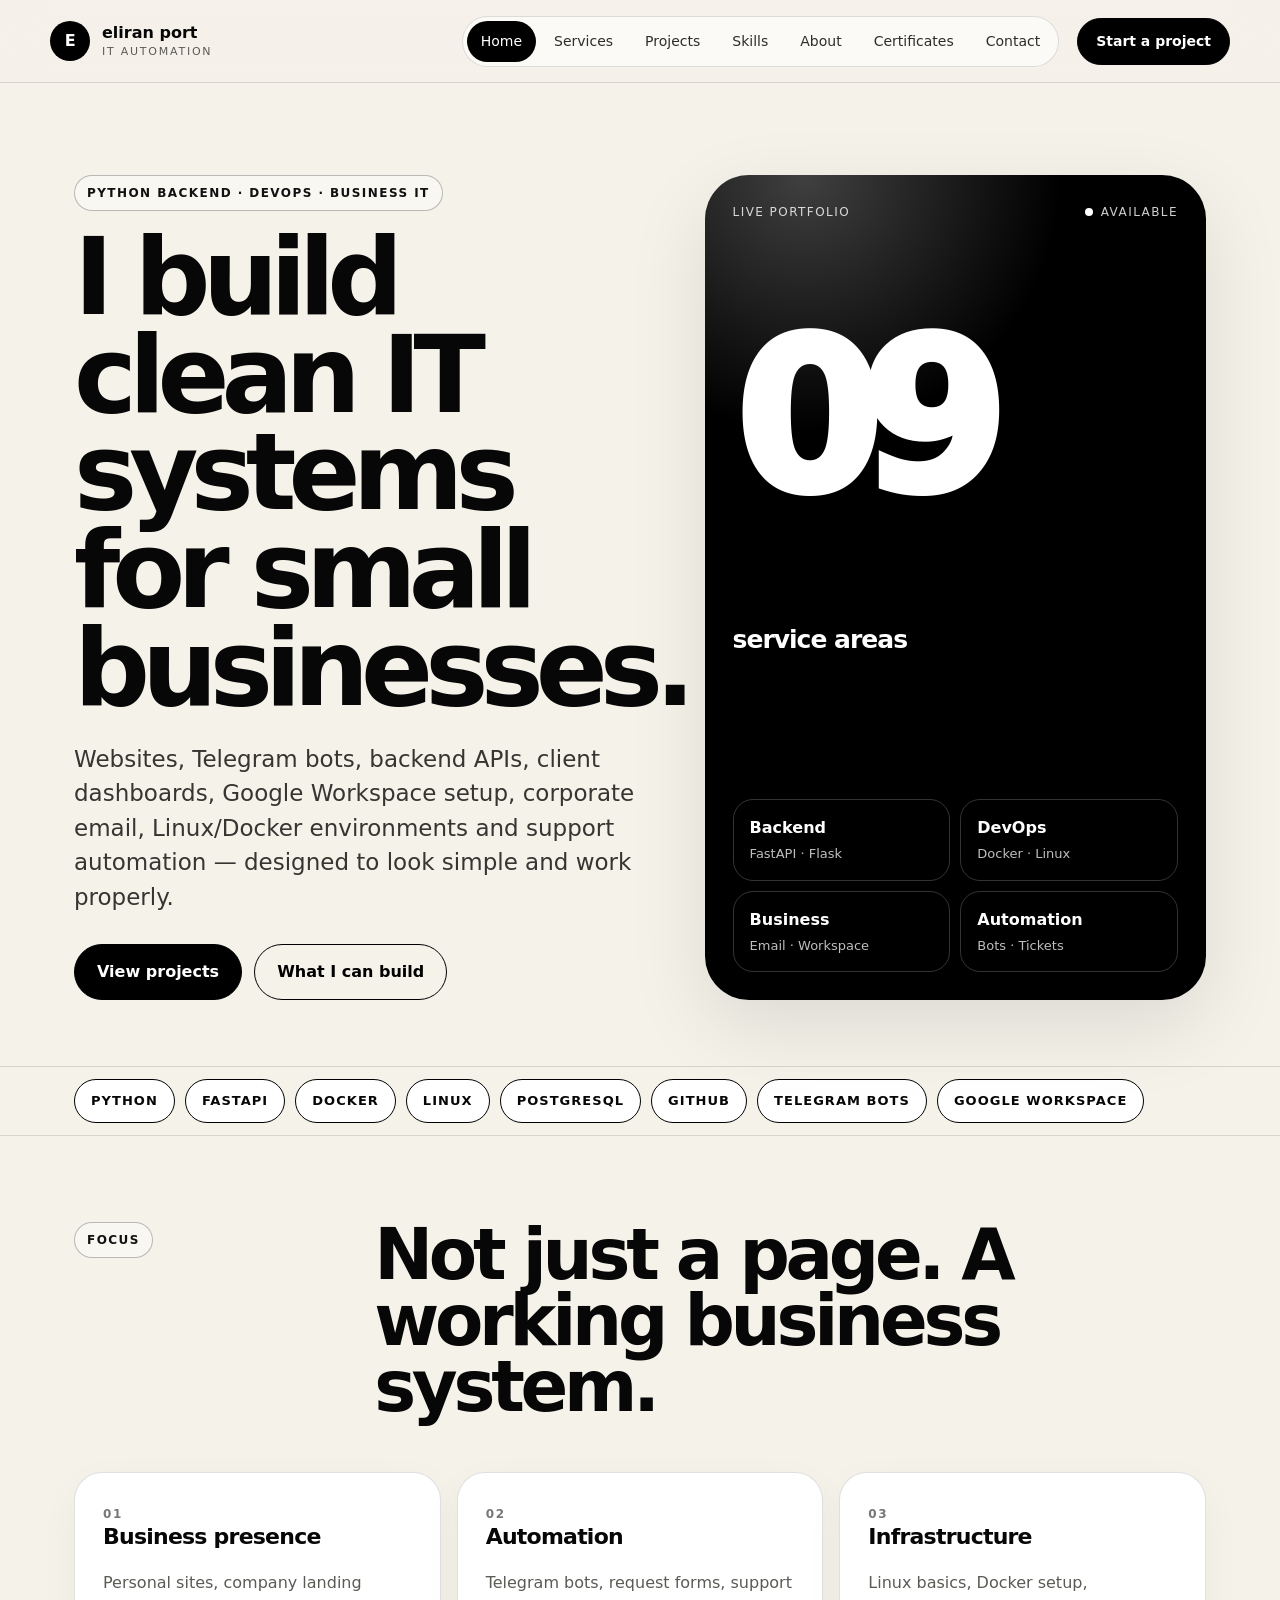
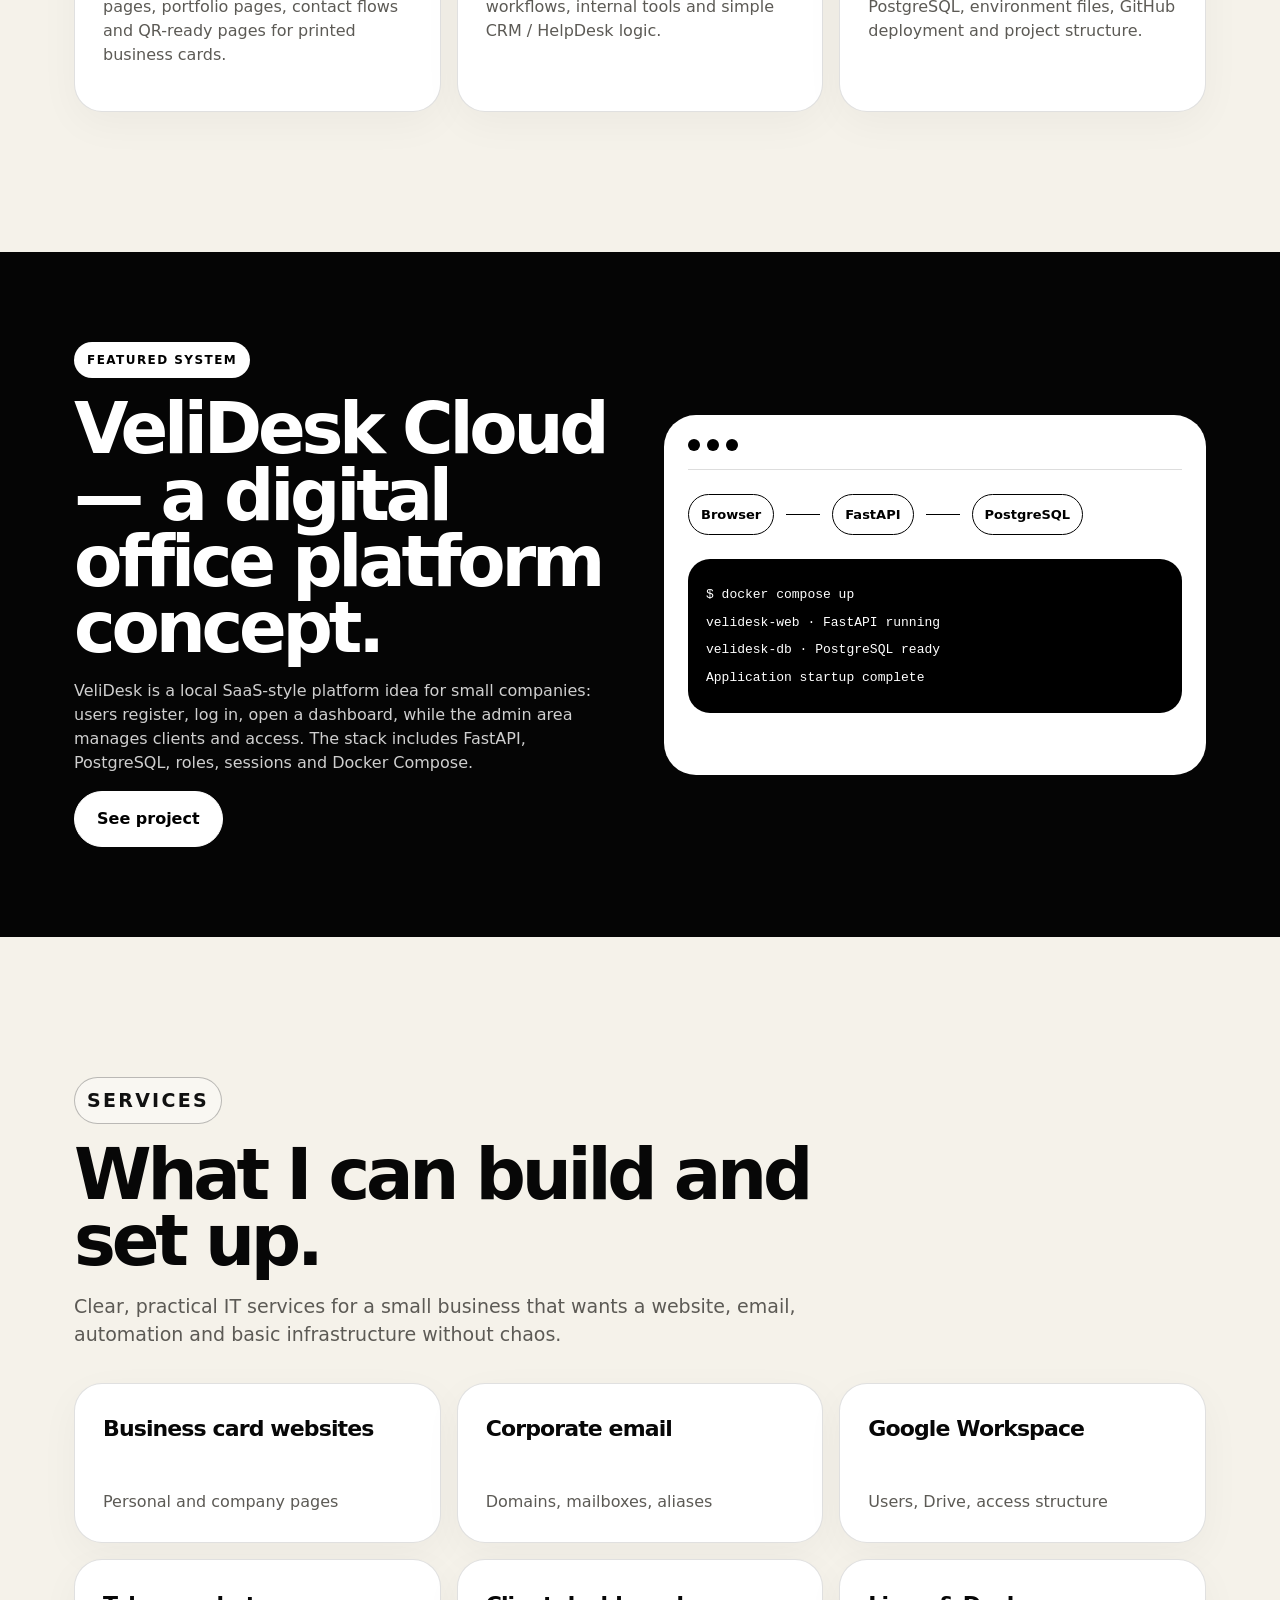
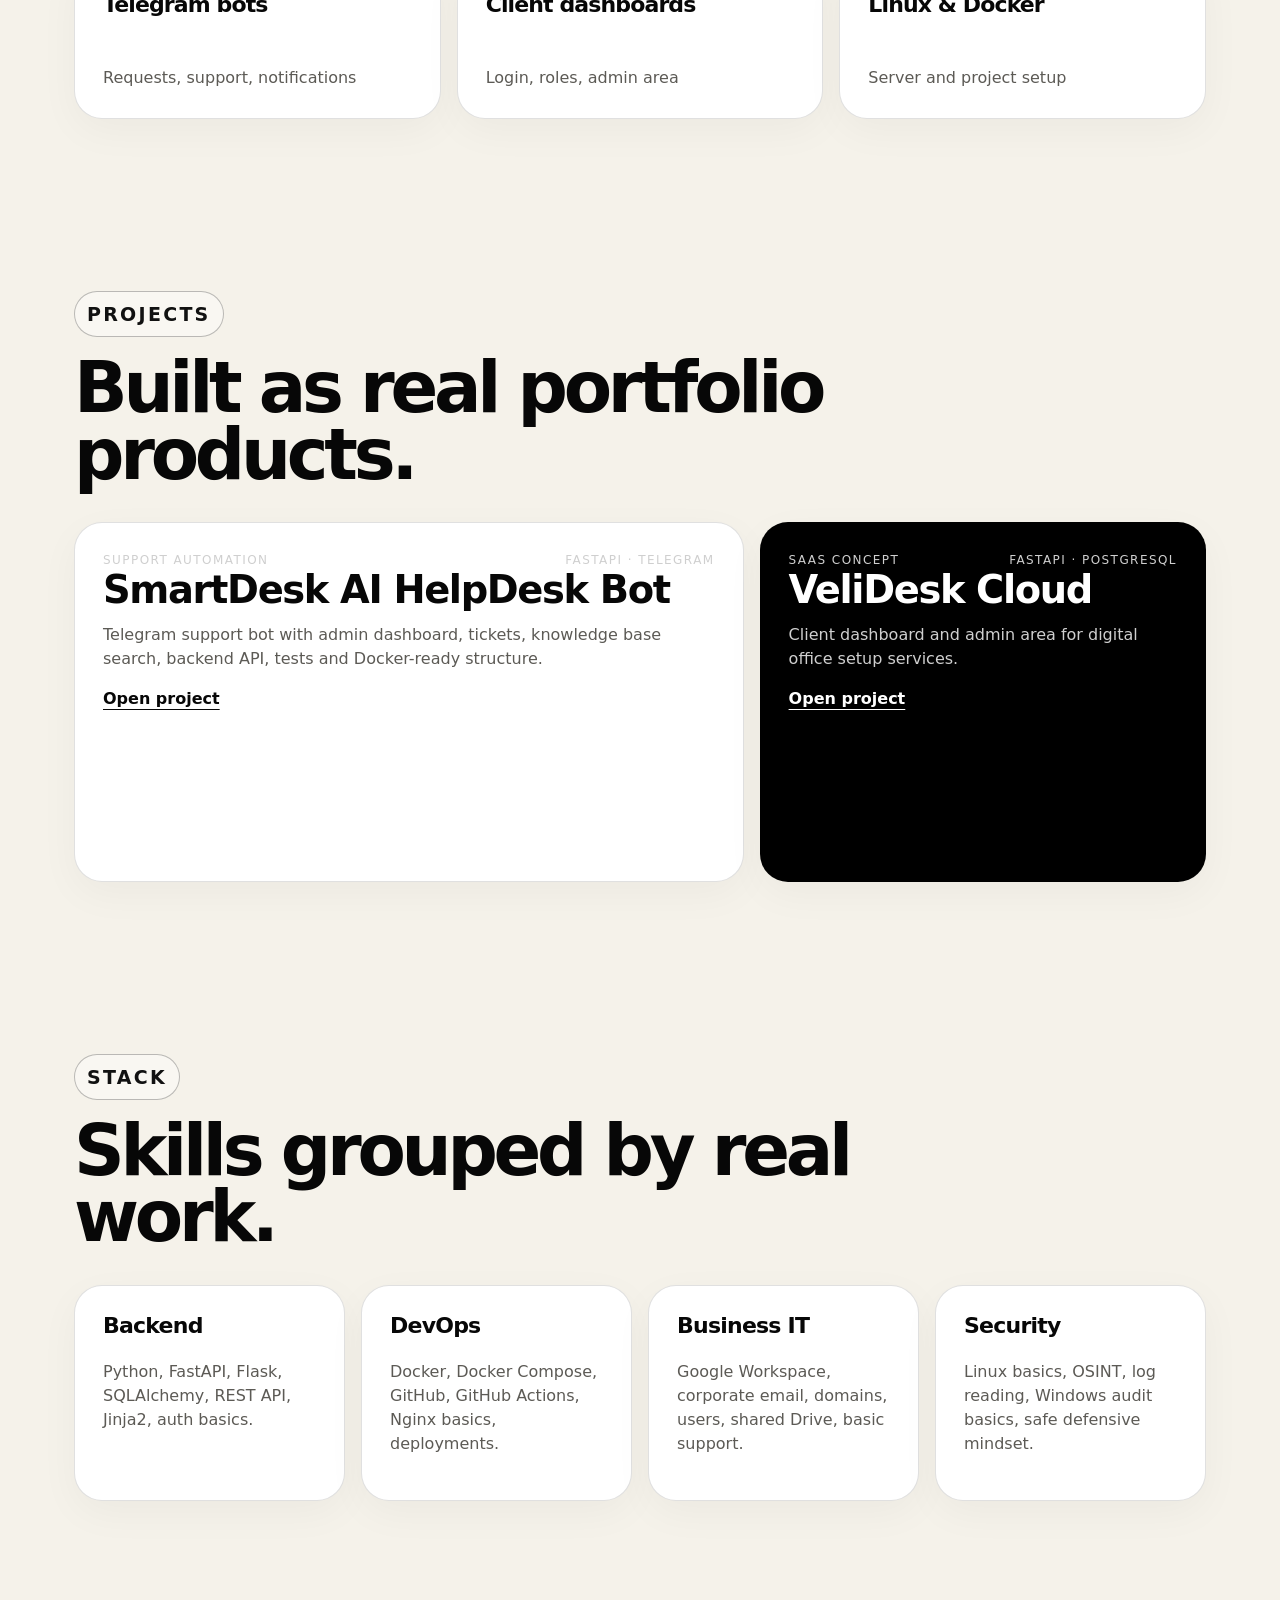
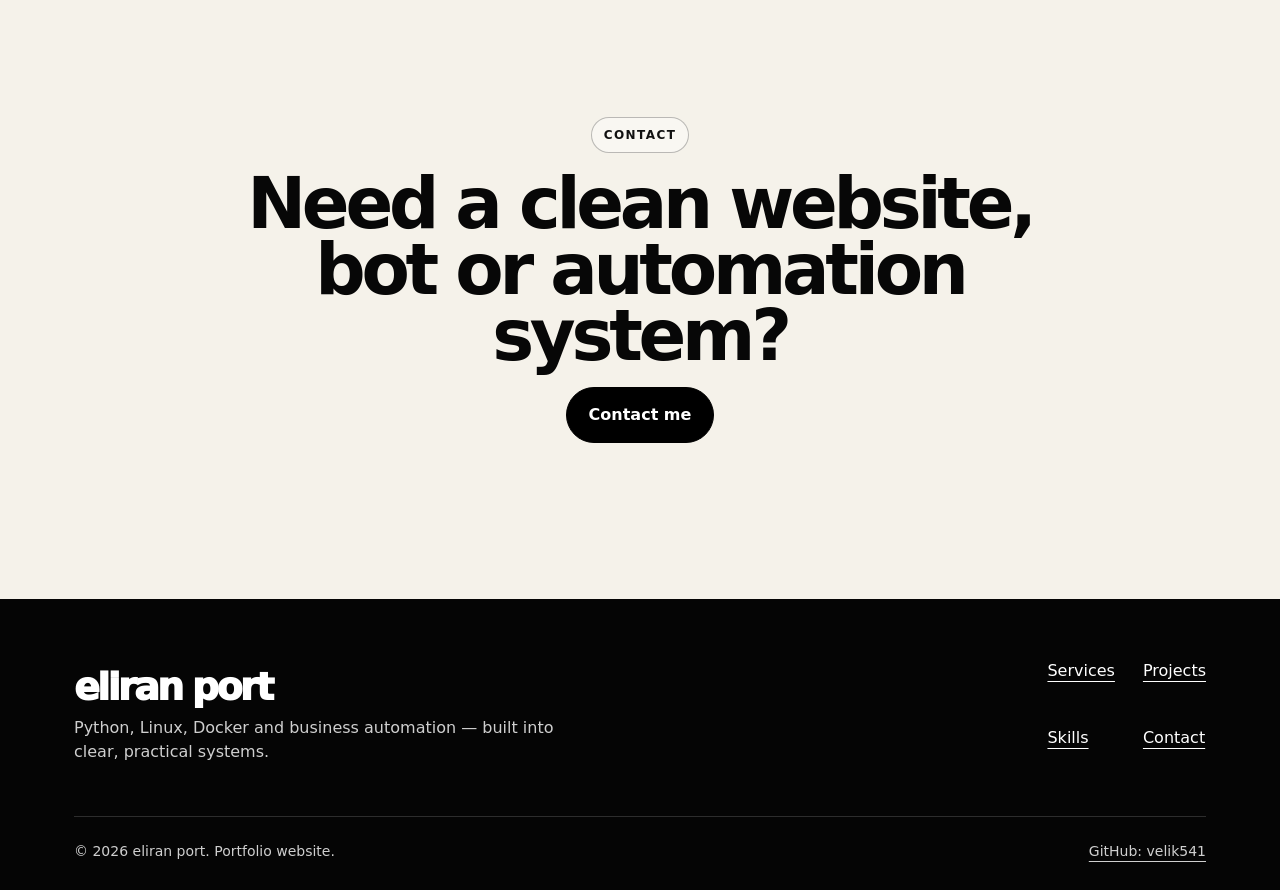
==== commit 886c7a59: "Update portfolio final black white style" ====
--- a/index.html
+++ b/index.html
@@ -1,179 +1,193 @@
 <!doctype html>
 <html lang="en">
 <head>
-  <meta charset="utf-8" />
-  <meta name="viewport" content="width=device-width, initial-scale=1" />
-  <meta name="description" content="Eliran — IT automation, Python backend, Linux, Docker, Telegram bots and business systems." />
-  <title>Eliran — IT Automation & Backend</title>
-  <link rel="stylesheet" href="assets/css/style.css" />
+  <meta charset="utf-8">
+  <meta name="viewport" content="width=device-width, initial-scale=1">
+  <title>eliran port — IT Automation & Python Backend</title>
+  <meta name="description" content="Black and white minimal portfolio for Python backend, DevOps, Linux and business automation services.">
+  <meta name="theme-color" content="#0b0b0b">
+  <link rel="stylesheet" href="assets/css/style.css">
 </head>
-<body>
-  <div class="page-shell">
+<body class="">
+  <a class="skip-link" href="#main">Skip to content</a>
+  
+<header class="site-header" data-header>
+  <div class="header-inner">
+    <a class="brand" href="index.html" aria-label="eliran port portfolio home">
+      <span class="brand-mark">E</span>
+      <span class="brand-copy"><strong>eliran port</strong><small>IT Automation</small></span>
+    </a>
+    <button class="menu-toggle" type="button" data-menu-toggle aria-label="Open menu">
+      <span></span><span></span>
+    </button>
+    <nav class="site-nav" data-menu>
+      <a class="nav-link is-active" href="index.html">Home</a>
+<a class="nav-link " href="services.html">Services</a>
+<a class="nav-link " href="projects.html">Projects</a>
+<a class="nav-link " href="skills.html">Skills</a>
+<a class="nav-link " href="about.html">About</a>
+<a class="nav-link " href="certificates.html">Certificates</a>
+<a class="nav-link " href="contact.html">Contact</a>
+    </nav>
+    <a class="header-cta" href="contact.html">Start a project</a>
+  </div>
+</header>
+  <main id="main">
     
-<header class="site-header">
-  <a class="brand" href="index.html" aria-label="Eliran home">Eliran<span>.</span></a>
-  <nav class="nav" aria-label="Main navigation">
-    <a href="services.html">Services</a>
-    <a href="projects.html">Projects</a>
-    <a href="about.html">About</a>
-    <a href="certificates.html">Certificates</a>
-    <a href="contact.html">Contact</a>
-  </nav>
-  <a class="nav-cta" href="contact.html">Start a project</a>
-  <button class="menu-btn" aria-label="Open menu">☰</button>
-</header>
-
-    <main>
-
-<section class="hero">
-  <div class="hero-copy">
-    <p class="eyebrow">IT automation • backend • digital office setup</p>
-    <h1>Digital IT systems for small business.</h1>
-    <p class="hero-text">
-      I build practical tools for companies and personal brands: websites, Telegram bots,
-      backend APIs, client dashboards, corporate email setup, Google Workspace structure,
-      Linux/Docker environments and simple support automation.
-    </p>
-    <div class="hero-actions">
-      <a class="btn btn-dark" href="services.html">View services</a>
-      <a class="btn btn-light" href="projects.html">See projects</a>
+<section class="hero hero-home">
+  <div class="hero-grid">
+    <div class="hero-copy reveal">
+      <p class="eyebrow">Python Backend · DevOps · Business IT</p>
+      <h1>I build clean IT systems for small businesses.</h1>
+      <p class="hero-text">Websites, Telegram bots, backend APIs, client dashboards, Google Workspace setup, corporate email, Linux/Docker environments and support automation — designed to look simple and work properly.</p>
+      <div class="hero-actions">
+        <a class="btn btn-dark" href="projects.html">View projects</a>
+        <a class="btn btn-light" href="services.html">What I can build</a>
+      </div>
     </div>
-  </div>
-  <div class="hero-panel" aria-label="Portfolio preview">
-    <div class="panel-top">
-      <span></span><span></span><span></span>
-    </div>
-    <div class="dashboard-card main-card">
-      <p>VeliDesk Cloud</p>
-      <h3>Digital office setup</h3>
-      <div class="status-line"><b>FastAPI</b><span>Backend</span></div>
-      <div class="status-line"><b>PostgreSQL</b><span>Database</span></div>
-      <div class="status-line"><b>Docker</b><span>Deploy-ready</span></div>
-    </div>
-    <div class="mini-grid">
-      <div><strong>Auth</strong><span>login / roles</span></div>
-      <div><strong>Admin</strong><span>users / clients</span></div>
-      <div><strong>Support</strong><span>tickets / requests</span></div>
-      <div><strong>Workspace</strong><span>email / Drive</span></div>
+    <div class="hero-panel reveal delay-1" aria-label="Portfolio summary card">
+      <div class="panel-top">
+        <span>Live portfolio</span>
+        <span class="status-dot">Available</span>
+      </div>
+      <div class="big-number">09</div>
+      <p class="panel-title">service areas</p>
+      <div class="mini-grid">
+        <div><strong>Backend</strong><span>FastAPI · Flask</span></div>
+        <div><strong>DevOps</strong><span>Docker · Linux</span></div>
+        <div><strong>Business</strong><span>Email · Workspace</span></div>
+        <div><strong>Automation</strong><span>Bots · Tickets</span></div>
+      </div>
     </div>
   </div>
 </section>
 
-<section class="logo-strip" aria-label="Technology stack">
-  <span>Python</span><span>FastAPI</span><span>Flask</span><span>Docker</span><span>Linux</span><span>PostgreSQL</span><span>GitHub</span><span>Google Workspace</span>
+<section class="logo-strip" aria-label="Key technologies">
+  <span>Python</span><span>FastAPI</span><span>Docker</span><span>Linux</span><span>PostgreSQL</span><span>GitHub</span><span>Telegram Bots</span><span>Google Workspace</span>
 </section>
 
 <section class="section intro-section">
-  <div class="section-heading wide">
-    <p class="eyebrow">What I do</p>
-    <h2>I connect code, servers and business workflows.</h2>
-    <p>
-      My portfolio is focused on practical systems: a client can register, log in, submit a request,
-      receive support, use business email, and manage a small digital office from one place.
-    </p>
+  <div class="split-heading reveal">
+    <p class="section-kicker">Focus</p>
+    <h2>Not just a page. A working business system.</h2>
   </div>
-  <div class="three-cards">
-    <article class="card big-card">
-      <span class="number">01</span>
-      <h3>Build</h3>
-      <p>Websites, APIs, bots, dashboards, helpdesk tools and backend systems.</p>
+  <div class="intro-cards reveal delay-1">
+    <article>
+      <span>01</span>
+      <h3>Business presence</h3>
+      <p>Personal sites, company landing pages, portfolio pages, contact flows and QR-ready pages for printed business cards.</p>
     </article>
-    <article class="card big-card inverted">
-      <span class="number">02</span>
-      <h3>Automate</h3>
-      <p>Requests, support tickets, notifications, client flows and admin workflows.</p>
+    <article>
+      <span>02</span>
+      <h3>Automation</h3>
+      <p>Telegram bots, request forms, support workflows, internal tools and simple CRM / HelpDesk logic.</p>
     </article>
-    <article class="card big-card">
-      <span class="number">03</span>
-      <h3>Deploy</h3>
-      <p>Linux, Docker Compose, PostgreSQL, Nginx basics and GitHub workflow.</p>
+    <article>
+      <span>03</span>
+      <h3>Infrastructure</h3>
+      <p>Linux basics, Docker setup, PostgreSQL, environment files, GitHub deployment and project structure.</p>
     </article>
   </div>
 </section>
 
-<section class="section split-section black-block">
-  <div>
-    <p class="eyebrow light">Services</p>
-    <h2>IT services for small business.</h2>
-    <p>
-      From a clean business-card website to a Telegram bot, corporate email, Google Workspace and a simple CRM/HelpDesk system.
-    </p>
-    <a class="btn btn-white" href="services.html">Open services</a>
-  </div>
-  <div class="service-list compact">
-    <span>Business card websites</span>
-    <span>Corporate email setup</span>
-    <span>Google Workspace setup</span>
-    <span>Telegram bots for business</span>
-    <span>Request automation</span>
-    <span>Client dashboards</span>
-    <span>Simple CRM / HelpDesk</span>
-    <span>Docker project setup</span>
-    <span>Linux server setup</span>
+<section class="section black-section">
+  <div class="black-grid">
+    <div class="reveal">
+      <p class="section-kicker light">Featured system</p>
+      <h2>VeliDesk Cloud — a digital office platform concept.</h2>
+      <p>VeliDesk is a local SaaS-style platform idea for small companies: users register, log in, open a dashboard, while the admin area manages clients and access. The stack includes FastAPI, PostgreSQL, roles, sessions and Docker Compose.</p>
+      <a class="btn btn-white" href="projects.html#velidesk">See project</a>
+    </div>
+    <div class="system-card reveal delay-1">
+      <div class="window-bar"><span></span><span></span><span></span></div>
+      <div class="flow-line"><b>Browser</b><i></i><b>FastAPI</b><i></i><b>PostgreSQL</b></div>
+      <div class="terminal-box">
+        <p>$ docker compose up</p>
+        <p>velidesk-web · FastAPI running</p>
+        <p>velidesk-db · PostgreSQL ready</p>
+        <p>Application startup complete</p>
+      </div>
+    </div>
   </div>
 </section>
 
-<section class="section">
-  <div class="section-heading">
-    <p class="eyebrow">Selected projects</p>
-    <h2>Portfolio projects with real architecture.</h2>
+<section class="section services-preview">
+  <div class="section-head reveal">
+    <p class="section-kicker">Services</p>
+    <h2>What I can build and set up.</h2>
+    <p>Clear, practical IT services for a small business that wants a website, email, automation and basic infrastructure without chaos.</p>
   </div>
-  <div class="project-grid">
-    <article class="project-card">
-      <p class="project-type">Telegram Bot • Backend</p>
+  <div class="service-grid compact-grid reveal delay-1">
+    <a class="service-tile" href="services.html#websites"><strong>Business card websites</strong><span>Personal and company pages</span></a>
+    <a class="service-tile" href="services.html#email"><strong>Corporate email</strong><span>Domains, mailboxes, aliases</span></a>
+    <a class="service-tile" href="services.html#workspace"><strong>Google Workspace</strong><span>Users, Drive, access structure</span></a>
+    <a class="service-tile" href="services.html#bots"><strong>Telegram bots</strong><span>Requests, support, notifications</span></a>
+    <a class="service-tile" href="services.html#dashboards"><strong>Client dashboards</strong><span>Login, roles, admin area</span></a>
+    <a class="service-tile" href="services.html#linux"><strong>Linux & Docker</strong><span>Server and project setup</span></a>
+  </div>
+</section>
+
+<section class="section projects-preview">
+  <div class="section-head reveal">
+    <p class="section-kicker">Projects</p>
+    <h2>Built as real portfolio products.</h2>
+  </div>
+  <div class="project-row reveal delay-1">
+    <article class="project-card big">
+      <div class="project-meta"><span>Support automation</span><span>FastAPI · Telegram</span></div>
       <h3>SmartDesk AI HelpDesk Bot</h3>
-      <p>Telegram support automation system with FastAPI backend, admin dashboard, SQLite database, knowledge base search, tickets, Docker and CI.</p>
-      <a href="projects.html">Read more →</a>
+      <p>Telegram support bot with admin dashboard, tickets, knowledge base search, backend API, tests and Docker-ready structure.</p>
+      <a href="projects.html#smartdesk">Open project</a>
     </article>
-    <article class="project-card feature">
-      <p class="project-type">SaaS Platform • Docker</p>
-      <h3>VeliDesk Cloud Platform</h3>
-      <p>Local web platform for digital office services with registration, login, dashboard, admin panel, roles, secure passwords and PostgreSQL.</p>
-      <a href="projects.html">Read more →</a>
-    </article>
-    <article class="project-card">
-      <p class="project-type">DevOps Lab</p>
-      <h3>Enterprise DevOps Infrastructure</h3>
-      <p>Infrastructure lab using Flask, PostgreSQL, Nginx, Docker Compose, Kubernetes, Terraform, Ansible, GitHub Actions and monitoring tools.</p>
-      <a href="projects.html">Read more →</a>
+    <article class="project-card dark">
+      <div class="project-meta"><span>SaaS concept</span><span>FastAPI · PostgreSQL</span></div>
+      <h3>VeliDesk Cloud</h3>
+      <p>Client dashboard and admin area for digital office setup services.</p>
+      <a href="projects.html#velidesk">Open project</a>
     </article>
   </div>
 </section>
 
-<section class="section skills-band">
-  <div class="section-heading wide">
-    <p class="eyebrow">Knowledge</p>
-    <h2>Tools and areas I work with.</h2>
+<section class="section skills-snapshot">
+  <div class="section-head reveal">
+    <p class="section-kicker">Stack</p>
+    <h2>Skills grouped by real work.</h2>
   </div>
-  <div class="skills-columns">
-    <div><h3>Backend</h3><p>Python, FastAPI, Flask, REST API, SQLAlchemy, Jinja2, auth, sessions, roles.</p></div>
-    <div><h3>DevOps</h3><p>Linux, Docker, Docker Compose, Nginx basics, Git, GitHub, GitHub Actions.</p></div>
-    <div><h3>Business IT</h3><p>Google Workspace, corporate email, domains, users, shared Drive, small-company IT setup.</p></div>
-    <div><h3>Security basics</h3><p>Linux security basics, OSINT, Windows audit, logs, safe password handling.</p></div>
+  <div class="skill-columns reveal delay-1">
+    <div><h3>Backend</h3><p>Python, FastAPI, Flask, SQLAlchemy, REST API, Jinja2, auth basics.</p></div>
+    <div><h3>DevOps</h3><p>Docker, Docker Compose, GitHub, GitHub Actions, Nginx basics, deployments.</p></div>
+    <div><h3>Business IT</h3><p>Google Workspace, corporate email, domains, users, shared Drive, basic support.</p></div>
+    <div><h3>Security</h3><p>Linux basics, OSINT, log reading, Windows audit basics, safe defensive mindset.</p></div>
   </div>
 </section>
 
-<section class="section cta-section">
-  <h2>Need a practical IT system?</h2>
-  <p>Website, bot, backend, dashboard, Docker setup or small business automation.</p>
+<section class="cta-section reveal">
+  <p class="section-kicker">Contact</p>
+  <h2>Need a clean website, bot or automation system?</h2>
   <a class="btn btn-dark" href="contact.html">Contact me</a>
 </section>
 
-    </main>
-    
-<footer class="footer">
-  <div>
-    <a class="footer-brand" href="index.html">Eliran<span>.</span></a>
-    <p>Python, Linux, Docker and business automation — built as practical portfolio projects.</p>
+  </main>
+  
+<footer class="site-footer">
+  <div class="footer-top">
+    <div>
+      <a class="footer-brand" href="index.html">eliran port</a>
+      <p>Python, Linux, Docker and business automation — built into clear, practical systems.</p>
+    </div>
+    <div class="footer-links">
+      <a href="services.html">Services</a>
+      <a href="projects.html">Projects</a>
+      <a href="skills.html">Skills</a>
+      <a href="contact.html">Contact</a>
+    </div>
   </div>
-  <div class="footer-links">
-    <a href="https://github.com/velik541" target="_blank" rel="noreferrer">GitHub</a>
-    <a href="https://velik541.github.io" target="_blank" rel="noreferrer">Portfolio</a>
-    <a href="contact.html">Contact</a>
+  <div class="footer-bottom">
+    <span>© <span data-year></span> eliran port. Portfolio website.</span>
+    <a href="https://github.com/velik541" target="_blank" rel="noreferrer">GitHub: velik541</a>
   </div>
 </footer>
+<script src="assets/js/main.js"></script>
 
-  </div>
-  <script src="assets/js/main.js"></script>
 </body>
-</html>
+</html>
--- a/assets/css/style.css
+++ b/assets/css/style.css
@@ -1,247 +1,37 @@
 
-:root {
-  --bg: #f7f5ef;
-  --paper: #ffffff;
-  --ink: #111111;
-  --muted: #656565;
-  --line: #d8d5cc;
-  --soft: #ece8de;
-  --black: #050505;
-  --white: #ffffff;
-  --radius: 28px;
-  --max: 1180px;
+:root{
+  --bg:#f5f2ea;
+  --paper:#ffffff;
+  --ink:#070707;
+  --muted:#5c5a55;
+  --soft:#e7e2d8;
+  --line:rgba(7,7,7,.12);
+  --line-strong:rgba(7,7,7,.26);
+  --black:#050505;
+  --white:#ffffff;
+  --radius:28px;
+  --radius-lg:44px;
+  --shadow:0 26px 80px rgba(0,0,0,.10);
+  --max:1180px;
 }
-
-* { box-sizing: border-box; }
-html { scroll-behavior: smooth; }
-body {
-  margin: 0;
-  background: var(--bg);
-  color: var(--ink);
-  font-family: Inter, ui-sans-serif, system-ui, -apple-system, BlinkMacSystemFont, "Segoe UI", Arial, sans-serif;
-  letter-spacing: -0.01em;
-}
-a { color: inherit; text-decoration: none; }
-p { color: var(--muted); line-height: 1.65; margin: 0; }
-
-.page-shell { width: min(100%, 1440px); margin: 0 auto; }
-.site-header {
-  width: min(var(--max), calc(100% - 32px));
-  margin: 18px auto 0;
-  height: 72px;
-  display: flex;
-  align-items: center;
-  justify-content: space-between;
-  border: 1px solid var(--line);
-  border-radius: 999px;
-  padding: 0 12px 0 24px;
-  background: rgba(247,245,239,0.78);
-  backdrop-filter: blur(18px);
-  position: sticky;
-  top: 14px;
-  z-index: 20;
-}
-.brand, .footer-brand { font-weight: 900; font-size: 22px; letter-spacing: -0.04em; }
-.brand span, .footer-brand span { color: var(--muted); }
-.nav { display: flex; gap: 28px; font-size: 14px; color: #262626; }
-.nav a { opacity: .78; }
-.nav a:hover { opacity: 1; }
-.nav-cta, .btn {
-  display: inline-flex;
-  align-items: center;
-  justify-content: center;
-  height: 46px;
-  border-radius: 999px;
-  padding: 0 22px;
-  font-weight: 800;
-  font-size: 14px;
-  border: 1px solid var(--ink);
-}
-.nav-cta { background: var(--black); color: var(--white); }
-.menu-btn { display: none; border: 0; background: transparent; font-size: 25px; }
-main { width: min(var(--max), calc(100% - 32px)); margin: 0 auto; }
-
-.hero {
-  display: grid;
-  grid-template-columns: 1.05fr .95fr;
-  gap: 36px;
-  align-items: center;
-  min-height: 720px;
-  padding: 68px 0 52px;
-}
-.eyebrow {
-  color: var(--ink);
-  text-transform: uppercase;
-  letter-spacing: .12em;
-  font-size: 12px;
-  font-weight: 900;
-  margin-bottom: 18px;
-}
-.eyebrow.light { color: var(--white); opacity: .72; }
-.hero h1, .page-hero h1 {
-  margin: 0;
-  font-size: clamp(58px, 9vw, 126px);
-  line-height: .88;
-  letter-spacing: -0.075em;
-  max-width: 920px;
-}
-.hero-text { font-size: 20px; max-width: 680px; margin-top: 30px; color: #383838; }
-.hero-actions { display: flex; gap: 12px; flex-wrap: wrap; margin-top: 34px; }
-.btn-dark { background: var(--black); color: var(--white); }
-.btn-light { background: transparent; color: var(--black); }
-.btn-white { background: var(--white); color: var(--black); border-color: var(--white); margin-top: 28px; }
-
-.hero-panel {
-  min-height: 560px;
-  background: var(--black);
-  color: var(--white);
-  border-radius: 36px;
-  padding: 22px;
-  box-shadow: 0 40px 110px rgba(0,0,0,.25);
-  display: flex;
-  flex-direction: column;
-  justify-content: space-between;
-}
-.panel-top { display: flex; gap: 8px; padding: 6px; }
-.panel-top span { width: 10px; height: 10px; border-radius: 50%; background: #fff; opacity: .35; }
-.dashboard-card { border: 1px solid rgba(255,255,255,.17); border-radius: 28px; padding: 28px; }
-.dashboard-card p, .dashboard-card span { color: rgba(255,255,255,.62); }
-.dashboard-card h3 { font-size: 44px; line-height: .95; margin: 8px 0 28px; letter-spacing: -0.06em; }
-.status-line { display: flex; justify-content: space-between; border-top: 1px solid rgba(255,255,255,.16); padding: 16px 0; }
-.mini-grid { display: grid; grid-template-columns: repeat(2,1fr); gap: 12px; }
-.mini-grid div { background: #fff; color: #111; border-radius: 22px; padding: 20px; min-height: 105px; }
-.mini-grid strong { display: block; font-size: 22px; letter-spacing: -0.04em; }
-.mini-grid span { color: #666; display: block; margin-top: 8px; }
-
-.logo-strip {
-  border-top: 1px solid var(--line);
-  border-bottom: 1px solid var(--line);
-  display: flex;
-  flex-wrap: wrap;
-  justify-content: center;
-  gap: 12px 30px;
-  padding: 24px 0;
-  color: #333;
-  font-weight: 800;
-}
-
-.section { padding: 96px 0; }
-.section-heading { margin-bottom: 34px; max-width: 780px; }
-.section-heading.wide { max-width: 980px; }
-.section h2, .page-hero h1, .cta-section h2 {
-  font-size: clamp(42px, 6vw, 82px);
-  line-height: .93;
-  letter-spacing: -0.065em;
-  margin: 0 0 24px;
-}
-.section-heading p, .page-hero p { font-size: 19px; }
-.three-cards, .project-grid, .skills-columns, .service-grid.full, .certificate-grid, .process-grid {
-  display: grid;
-  gap: 18px;
-}
-.three-cards { grid-template-columns: repeat(3, 1fr); }
-.card, .project-card, .service-card, .certificate-card, .contact-card, .about-card, .project-row {
-  background: var(--paper);
-  border: 1px solid var(--line);
-  border-radius: var(--radius);
-  padding: 30px;
-}
-.big-card { min-height: 290px; display: flex; flex-direction: column; justify-content: space-between; }
-.big-card h3 { margin: 0; font-size: 38px; letter-spacing: -0.055em; }
-.number { font-size: 14px; color: var(--muted); font-weight: 900; }
-.inverted { background: var(--black); color: var(--white); border-color: var(--black); }
-.inverted p, .inverted .number { color: rgba(255,255,255,.65); }
-.black-block {
-  background: var(--black);
-  color: var(--white);
-  border-radius: 42px;
-  padding: 64px;
-}
-.black-block p { color: rgba(255,255,255,.68); }
-.split-section { display: grid; grid-template-columns: .9fr 1.1fr; gap: 50px; align-items: center; }
-.service-list { display: grid; grid-template-columns: repeat(2,1fr); gap: 10px; }
-.service-list span {
-  border: 1px solid rgba(255,255,255,.18);
-  border-radius: 999px;
-  padding: 14px 18px;
-  font-weight: 800;
-  background: rgba(255,255,255,.06);
-}
-.project-grid { grid-template-columns: repeat(3,1fr); }
-.project-card { min-height: 330px; display: flex; flex-direction: column; justify-content: space-between; }
-.project-card.feature { background: var(--soft); }
-.project-type { text-transform: uppercase; letter-spacing: .1em; font-size: 11px; font-weight: 900; color: #555; }
-.project-card h3, .service-card h3, .certificate-card h3 { font-size: 28px; line-height: 1; letter-spacing: -0.05em; margin: 18px 0 14px; }
-.project-card a { font-weight: 900; margin-top: 20px; }
-.skills-band { border-top: 1px solid var(--line); border-bottom: 1px solid var(--line); }
-.skills-columns { grid-template-columns: repeat(4,1fr); }
-.skills-columns div { border-left: 1px solid var(--line); padding-left: 24px; }
-.skills-columns h3 { font-size: 22px; margin: 0 0 12px; letter-spacing: -0.04em; }
-.cta-section { text-align: center; }
-.cta-section p { font-size: 20px; margin-bottom: 28px; }
-
-.page-hero.slim { padding: 110px 0 70px; border-bottom: 1px solid var(--line); }
-.page-hero.slim h1 { max-width: 980px; }
-.page-hero.slim p { max-width: 760px; margin-top: 22px; }
-.service-grid.full { grid-template-columns: repeat(3,1fr); }
-.service-card span { font-weight: 900; color: var(--muted); }
-.service-card { min-height: 260px; }
-.process-grid { grid-template-columns: repeat(3,1fr); }
-.process-grid div { border-top: 1px solid rgba(255,255,255,.18); padding-top: 20px; }
-.process-grid span { font-weight: 900; opacity: .5; }
-.process-grid h3 { font-size: 30px; margin: 12px 0; letter-spacing: -0.05em; }
-.project-list { display: grid; gap: 16px; }
-.project-row { display: grid; grid-template-columns: 1.15fr .85fr; gap: 32px; align-items: center; }
-.project-row h3 { font-size: clamp(30px,4vw,52px); line-height: .95; margin: 10px 0 16px; letter-spacing: -0.06em; }
-.tag-list { display: flex; flex-wrap: wrap; gap: 8px; justify-content: flex-end; }
-.tag-list span { border: 1px solid var(--line); border-radius: 999px; padding: 10px 14px; font-weight: 800; font-size: 13px; background: #fafafa; }
-.about-grid, .contact-grid { display: grid; grid-template-columns: 1fr 1fr; gap: 18px; align-items: stretch; }
-.about-copy { padding: 30px 0; }
-.about-copy h2 { font-size: 56px; }
-.clean-list { list-style: none; padding: 0; margin: 0; display: grid; gap: 14px; }
-.clean-list li { border-bottom: 1px solid var(--line); padding-bottom: 14px; color: #333; font-weight: 750; }
-.light-list li { border-color: rgba(255,255,255,.2); color: rgba(255,255,255,.8); }
-.certificate-grid { grid-template-columns: repeat(3,1fr); }
-.certificate-card p { font-weight: 900; color: #111; }
-.certificate-card span, .certificate-card small { display: block; color: var(--muted); margin-top: 10px; }
-.black-card { background: var(--black); color: var(--white); border-color: var(--black); }
-.contact-card h2 { font-size: 42px; line-height: 1; letter-spacing: -0.06em; margin: 0 0 24px; }
-.contact-link { display: block; border: 1px solid var(--line); border-radius: 18px; padding: 18px; font-weight: 900; margin-bottom: 12px; }
-.muted { margin: 24px 0; }
-.placeholder-box { display: grid; gap: 8px; background: var(--soft); border-radius: 18px; padding: 18px; color: #333; font-weight: 800; }
-.footer {
-  width: min(var(--max), calc(100% - 32px));
-  margin: 0 auto 18px;
-  border-top: 1px solid var(--line);
-  padding: 34px 0 20px;
-  display: flex;
-  justify-content: space-between;
-  gap: 24px;
-}
-.footer p { max-width: 520px; margin-top: 10px; }
-.footer-links { display: flex; gap: 20px; font-weight: 850; }
-
-@media (max-width: 980px) {
-  .nav { display: none; }
-  .menu-btn { display: block; }
-  .nav-cta { display: none; }
-  .site-header.open .nav { display: flex; position: absolute; left: 0; right: 0; top: 82px; flex-direction: column; background: var(--paper); border: 1px solid var(--line); border-radius: 24px; padding: 22px; }
-  .hero, .split-section, .project-row, .about-grid, .contact-grid { grid-template-columns: 1fr; }
-  .hero { min-height: auto; padding-top: 60px; }
-  .hero-panel { min-height: 480px; }
-  .three-cards, .project-grid, .service-grid.full, .certificate-grid, .process-grid { grid-template-columns: 1fr; }
-  .skills-columns { grid-template-columns: repeat(2,1fr); }
-  .black-block { padding: 34px; border-radius: 30px; }
-  .tag-list { justify-content: flex-start; }
-}
-@media (max-width: 620px) {
-  main, .site-header, .footer { width: min(100% - 20px, var(--max)); }
-  .site-header { height: 64px; padding-left: 18px; }
-  .hero h1, .page-hero h1 { font-size: 54px; }
-  .hero-text { font-size: 17px; }
-  .section { padding: 70px 0; }
-  .section h2 { font-size: 44px; }
-  .service-list, .skills-columns, .mini-grid { grid-template-columns: 1fr; }
-  .footer { flex-direction: column; }
-  .footer-links { flex-wrap: wrap; }
-}
+*{box-sizing:border-box}
+html{scroll-behavior:smooth}
+body{margin:0;background:var(--bg);color:var(--ink);font-family:Inter,ui-sans-serif,system-ui,-apple-system,BlinkMacSystemFont,"Segoe UI",sans-serif;font-size:16px;line-height:1.5;text-rendering:optimizeLegibility}
+a{color:inherit;text-decoration:none}
+p,h1,h2,h3{margin-top:0}
+p{color:var(--muted)}
+::selection{background:#111;color:#fff}
+.skip-link{position:absolute;left:-999px;top:12px;background:#000;color:#fff;padding:10px 14px;border-radius:999px;z-index:99}.skip-link:focus{left:12px}
+.site-header{position:sticky;top:0;z-index:50;padding:14px 18px;background:rgba(245,242,234,.86);backdrop-filter:blur(18px);border-bottom:1px solid var(--line)}
+.header-inner{max-width:var(--max);margin:0 auto;display:flex;align-items:center;gap:18px;min-height:54px}
+.brand{display:flex;align-items:center;gap:12px;min-width:150px}
+.brand-mark{width:40px;height:40px;border-radius:50%;background:#000;color:#fff;display:grid;place-items:center;font-weight:900;letter-spacing:-.04em}
+.brand-copy{display:flex;flex-direction:column;line-height:1.05}.brand-copy strong{font-size:16px}.brand-copy small{font-size:11px;text-transform:uppercase;letter-spacing:.16em;color:var(--muted);margin-top:4px}
+.site-nav{display:flex;align-items:center;gap:4px;margin-left:auto;border:1px solid var(--line);border-radius:999px;padding:4px;background:rgba(255,255,255,.54)}
+.nav-link{font-size:14px;padding:10px 14px;border-radius:999px;color:#2d2d2b}.nav-link:hover,.nav-link.is-active{background:#000;color:#fff}
+.header-cta{font-size:14px;font-weight:800;border:1px solid #000;border-radius:999px;padding:12px 18px;background:#000;color:#fff;white-space:nowrap}.header-cta:hover{background:transparent;color:#000}
+.menu-toggle{display:none;background:none;border:0;width:44px;height:44px;margin-left:auto}.menu-toggle span{display:block;height:2px;background:#000;margin:7px 8px;border-radius:9px;transition:.2s}
+.hero{max-width:var(--max);margin:0 auto;padding:92px 24px 66px}.hero-grid{display:grid;grid-template-columns:minmax(0,1.08fr) minmax(340px,.92fr);gap:42px;align-items:stretch}.hero-copy{display:flex;flex-direction:column;justify-content:center}.eyebrow,.section-kicker{display:inline-flex;width:max-content;align-items:center;border:1px solid var(--line-strong);border-radius:999px;padding:8px 12px;font-size:12px;font-weight:850;letter-spacing:.12em;text-transform:uppercase;color:#111;background:rgba(255,255,255,.4);margin-bottom:18px}.section-kicker.light{background:#fff;color:#000;border-color:rgba(255,255,255,.32)}
+h1{font-size:clamp(56px,8.3vw,108px);line-height:.92;letter-spacing:-.075em;margin-bottom:24px;max-width:950px}h2{font-size:clamp(38px,5.5vw,72px);line-height:.94;letter-spacing:-.06em;margin-bottom:18px}h3{font-size:22px;line-height:1.1;letter-spacing:-.035em}.hero-text{font-size:clamp(18px,2vw,23px);max-width:720px;color:#373531;margin-bottom:30px}.hero-actions{display:flex;flex-wrap:wrap;gap:12px}.btn{display:inline-flex;align-items:center;justify-content:center;border-radius:999px;padding:15px 22px;font-weight:850;border:1.4px solid #000;transition:.2s}.btn-dark{background:#000;color:#fff}.btn-dark:hover{background:transparent;color:#000}.btn-light{background:transparent;color:#000}.btn-light:hover{background:#000;color:#fff}.btn-white{background:#fff;color:#000;border-color:#fff}.btn-white:hover{background:transparent;color:#fff}.hero-panel{background:#000;color:#fff;border-radius:var(--radius-lg);padding:28px;min-height:520px;display:flex;flex-direction:column;justify-content:space-between;box-shadow:var(--shadow);position:relative;overflow:hidden}.hero-panel:before{content:"";position:absolute;inset:0;background:radial-gradient(circle at 20% 0%,rgba(255,255,255,.25),transparent 28%);pointer-events:none}.panel-top,.project-meta{display:flex;justify-content:space-between;gap:12px;align-items:center;font-size:12px;text-transform:uppercase;letter-spacing:.12em;color:#cfcfcf}.status-dot:before{content:"";display:inline-block;width:8px;height:8px;background:#fff;border-radius:50%;margin-right:8px}.big-number{font-size:clamp(110px,18vw,210px);line-height:.8;letter-spacing:-.1em;font-weight:950}.panel-title{color:#fff;font-size:25px;font-weight:850;letter-spacing:-.04em}.mini-grid{display:grid;grid-template-columns:1fr 1fr;gap:10px}.mini-grid div{border:1px solid rgba(255,255,255,.2);border-radius:20px;padding:16px}.mini-grid strong{display:block}.mini-grid span{display:block;color:#bebebe;font-size:13px;margin-top:4px}.logo-strip{border-block:1px solid var(--line);display:flex;gap:10px;overflow:auto;padding:12px max(24px,calc((100vw - var(--max))/2 + 24px));scrollbar-width:none}.logo-strip span{white-space:nowrap;border:1px solid #000;border-radius:999px;padding:11px 16px;background:#fff;font-weight:850;font-size:13px;text-transform:uppercase;letter-spacing:.08em}.section{max-width:var(--max);margin:0 auto;padding:86px 24px}.section-head{max-width:830px;margin-bottom:34px}.section-head p{font-size:19px}.split-heading{display:grid;grid-template-columns:.32fr 1fr;gap:34px;align-items:start;margin-bottom:34px}.intro-cards,.service-grid,.project-grid,.skill-columns,.certificate-grid,.contact-grid{display:grid;gap:16px}.intro-cards{grid-template-columns:repeat(3,1fr)}.intro-cards article,.service-tile,.project-card,.skill-columns div,.certificate-card,.contact-card,.wide-card,.about-main,.about-side,.skill-block{background:#fff;border:1px solid var(--line);border-radius:var(--radius);padding:28px;box-shadow:0 12px 40px rgba(0,0,0,.04)}.intro-cards span,.wide-card>span,.detail-label{font-size:12px;text-transform:uppercase;letter-spacing:.14em;font-weight:900;color:#777}.black-section{max-width:none;background:#050505;color:#fff;margin:54px 0;padding:90px max(24px,calc((100vw - var(--max))/2 + 24px));border-radius:0}.black-section p{color:#cfcfcf}.black-grid{max-width:var(--max);margin:0 auto;display:grid;grid-template-columns:1fr 1fr;gap:48px;align-items:center}.system-card{background:#fff;color:#000;border-radius:32px;padding:24px;min-height:360px}.window-bar{display:flex;gap:7px;border-bottom:1px solid #ddd;padding-bottom:18px;margin-bottom:24px}.window-bar span{width:12px;height:12px;border-radius:50%;background:#000}.flow-line{display:flex;align-items:center;gap:12px;margin-bottom:24px;flex-wrap:wrap}.flow-line b{border:1px solid #000;border-radius:999px;padding:10px 12px;font-size:13px}.flow-line i{width:34px;height:1px;background:#000}.terminal-box{background:#000;color:#fff;border-radius:22px;padding:18px;font-family:ui-monospace,SFMono-Regular,Menlo,monospace;font-size:13px}.terminal-box p{color:#fff;margin:8px 0}.compact-grid{grid-template-columns:repeat(3,1fr)}.service-tile{display:flex;min-height:160px;flex-direction:column;justify-content:space-between}.service-tile strong{font-size:22px;letter-spacing:-.04em}.service-tile span{color:var(--muted)}.service-tile:hover,.project-card:hover,.contact-card:hover{transform:translateY(-4px);box-shadow:var(--shadow);transition:.2s}.project-row{display:grid;grid-template-columns:1.2fr .8fr;gap:16px}.project-card.big{min-height:360px}.project-card.dark,.black-detail{background:#000;color:#fff}.project-card.dark p,.black-detail p{color:#cfcfcf}.project-card h3,.project-detail h2{font-size:clamp(28px,3vw,44px);margin-bottom:12px}.project-card a,.text-link{font-weight:900;text-decoration:underline;text-underline-offset:5px}.skill-columns{grid-template-columns:repeat(4,1fr)}.cta-section{max-width:var(--max);margin:60px auto 86px;padding:70px 24px;text-align:center}.cta-section h2{max-width:900px;margin-inline:auto}.page-hero{max-width:var(--max);margin:0 auto;padding:86px 24px 52px}.page-hero p:not(.eyebrow){font-size:21px;max-width:760px}.service-list{display:grid;gap:14px;padding-top:24px}.wide-card{display:grid;grid-template-columns:80px 1fr;gap:20px}.wide-card h2{font-size:clamp(30px,3.8vw,52px)}.wide-card ul{display:grid;grid-template-columns:repeat(3,1fr);gap:10px;padding:0;margin:22px 0 0;list-style:none}.wide-card li{border:1px solid var(--line);border-radius:999px;padding:10px 12px;font-weight:800;font-size:13px;text-align:center}.mini-black{border-radius:44px;max-width:var(--max);margin:50px auto;padding:64px}.invert{text-align:center;margin:0 auto}.project-list{padding-top:24px}.project-detail{padding:40px;border-radius:36px;border:1px solid var(--line);background:#fff;margin-bottom:16px}.featured-detail{min-height:360px}.tags,.pill-cloud{display:flex;flex-wrap:wrap;gap:8px;margin-top:24px}.tags span,.pill-cloud span{border:1px solid #000;border-radius:999px;padding:9px 12px;font-size:12px;font-weight:850;text-transform:uppercase;letter-spacing:.08em}.tags.inverse span{border-color:#fff;color:#fff}.project-grid{grid-template-columns:repeat(2,1fr)}.skill-board{display:grid;gap:16px}.skill-block h2{font-size:clamp(28px,3vw,44px)}.pill-cloud span{background:#fff}.about-grid{display:grid;grid-template-columns:1.2fr .8fr;gap:16px}.about-main p,.about-side p{font-size:18px}.certificate-grid{grid-template-columns:repeat(3,1fr)}.certificate-card{min-height:300px;display:flex;flex-direction:column}.certificate-card span{font-size:12px;text-transform:uppercase;letter-spacing:.12em;font-weight:900}.certificate-card strong{margin-top:auto}.contact-grid{grid-template-columns:repeat(2,1fr)}.contact-card{min-height:210px;display:block}.contact-card span{font-size:12px;text-transform:uppercase;letter-spacing:.12em;font-weight:900}.contact-card strong{display:block;font-size:28px;letter-spacing:-.04em;margin:18px 0 10px;word-break:break-word}.site-footer{background:#050505;color:#fff;padding:60px max(24px,calc((100vw - var(--max))/2 + 24px)) 28px}.site-footer p{color:#cfcfcf;max-width:520px}.footer-top{display:flex;justify-content:space-between;gap:30px;border-bottom:1px solid rgba(255,255,255,.16);padding-bottom:36px}.footer-brand{font-size:38px;font-weight:950;letter-spacing:-.07em}.footer-links{display:grid;grid-template-columns:repeat(2,auto);gap:12px 28px}.footer-links a,.footer-bottom a{text-decoration:underline;text-underline-offset:5px}.footer-bottom{display:flex;justify-content:space-between;gap:20px;padding-top:24px;color:#cfcfcf;font-size:14px}.reveal{opacity:0;transform:translateY(18px);transition:opacity .7s ease,transform .7s ease}.reveal.is-visible{opacity:1;transform:none}.delay-1{transition-delay:.12s}
+@media(max-width:980px){.hero-grid,.black-grid,.project-row,.about-grid{grid-template-columns:1fr}.hero-panel{min-height:430px}.compact-grid,.intro-cards,.skill-columns,.certificate-grid{grid-template-columns:repeat(2,1fr)}.wide-card ul{grid-template-columns:1fr}.split-heading{grid-template-columns:1fr}.header-cta{display:none}.site-nav{position:fixed;top:82px;left:18px;right:18px;display:none;flex-direction:column;align-items:stretch;border-radius:24px;background:#fff;padding:14px;box-shadow:var(--shadow)}.site-nav.is-open{display:flex}.nav-link{padding:14px 16px}.menu-toggle{display:block}.menu-toggle.is-open span:first-child{transform:translateY(4.5px) rotate(45deg)}.menu-toggle.is-open span:last-child{transform:translateY(-4.5px) rotate(-45deg)}}
+@media(max-width:640px){.site-header{padding:10px}.hero,.page-hero{padding:56px 18px 38px}.section{padding:58px 18px}h1{font-size:clamp(48px,15vw,70px)}h2{font-size:clamp(34px,12vw,50px)}.compact-grid,.intro-cards,.skill-columns,.certificate-grid,.project-grid,.contact-grid{grid-template-columns:1fr}.wide-card{grid-template-columns:1fr;padding:24px}.mini-black{border-radius:28px;margin:30px 18px;padding:42px 20px}.black-section{padding:60px 18px}.footer-top,.footer-bottom{flex-direction:column}.hero-panel{border-radius:30px;min-height:auto}.big-number{font-size:120px}.mini-grid{grid-template-columns:1fr}.contact-card strong{font-size:22px}.logo-strip{padding-inline:18px}}
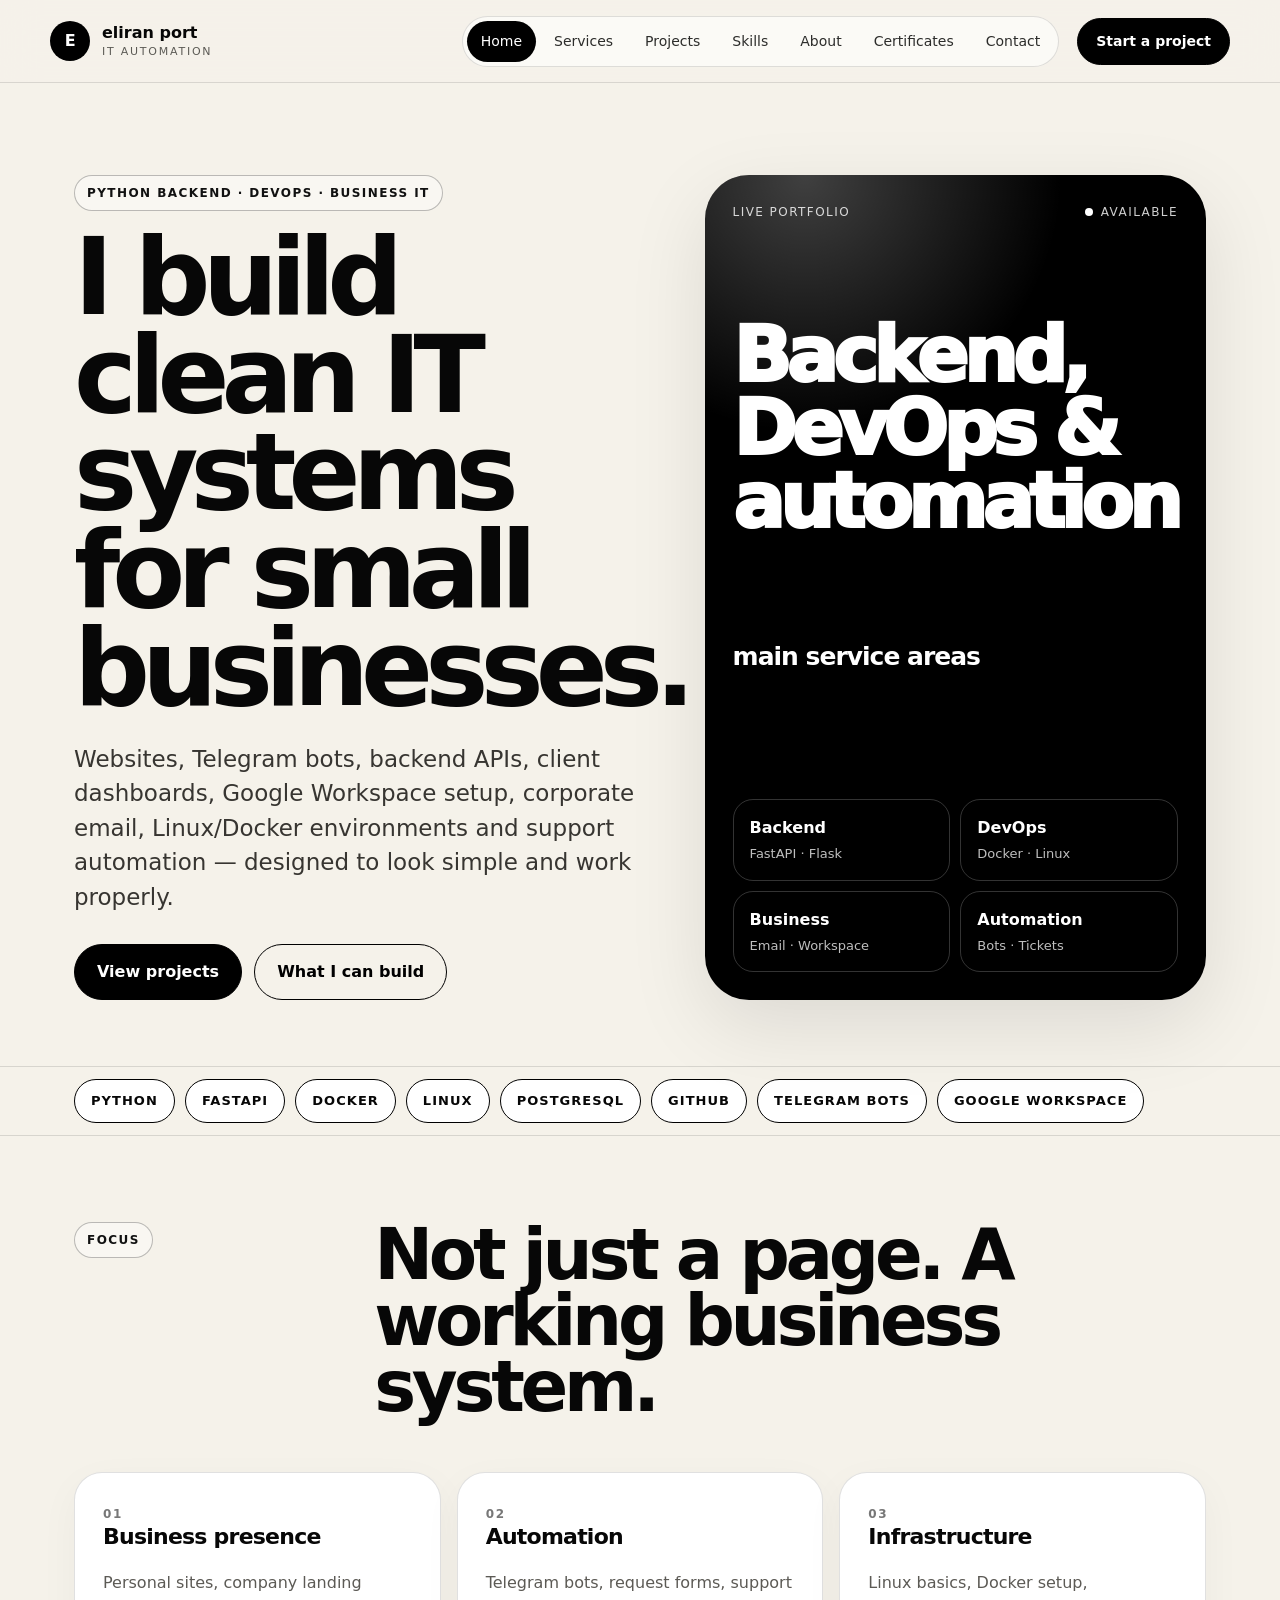
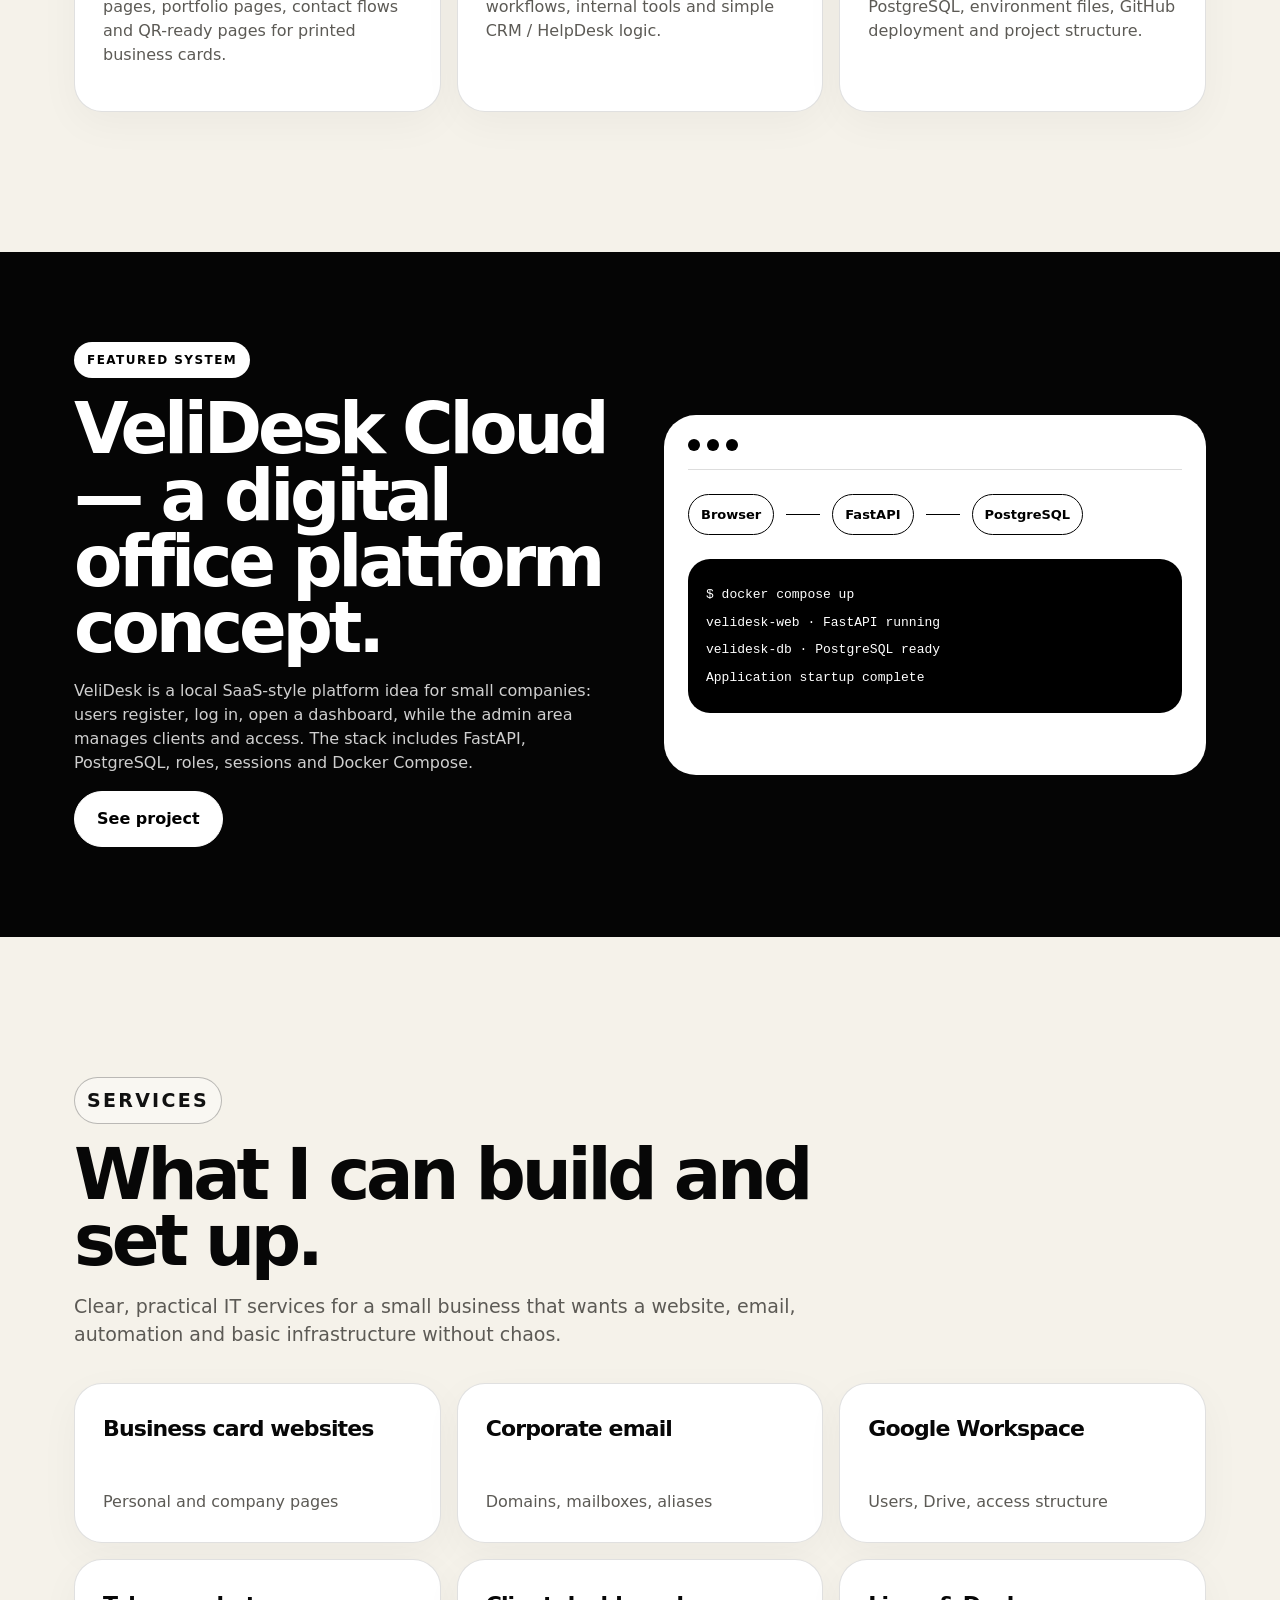
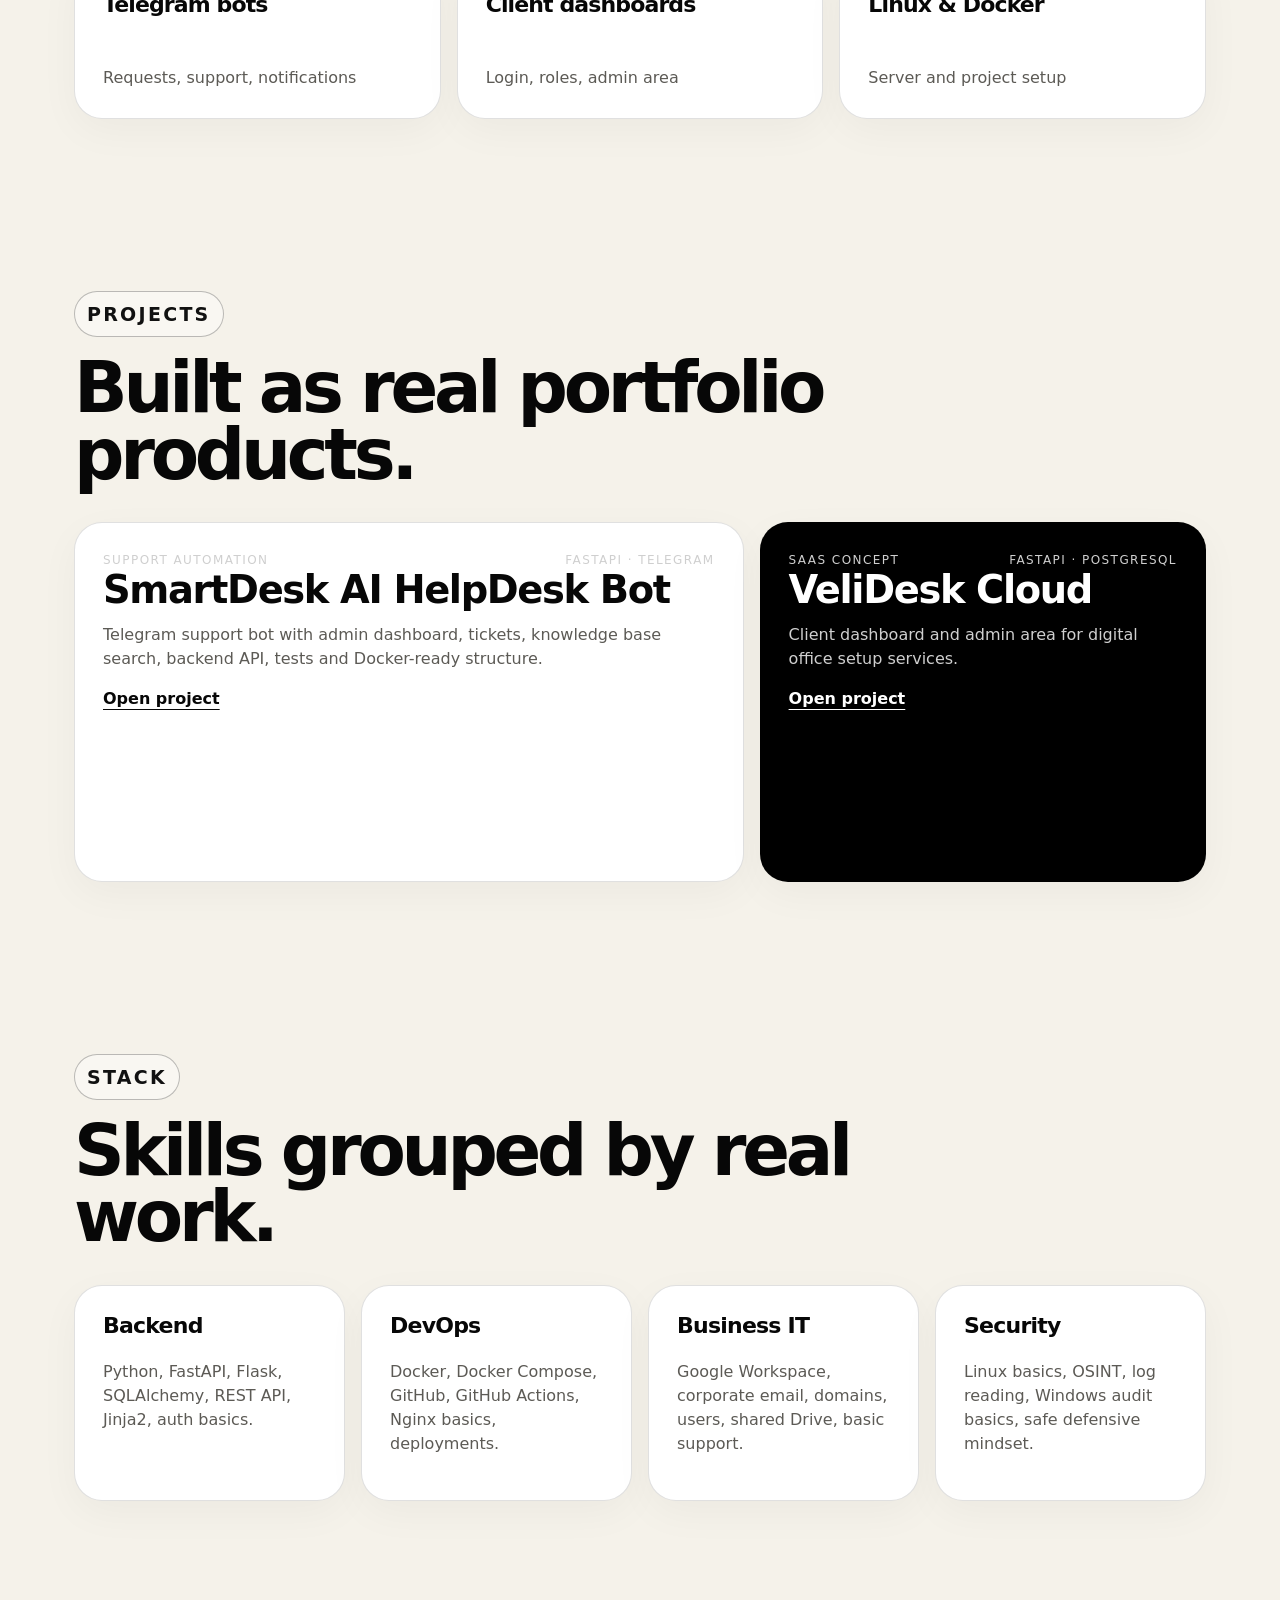
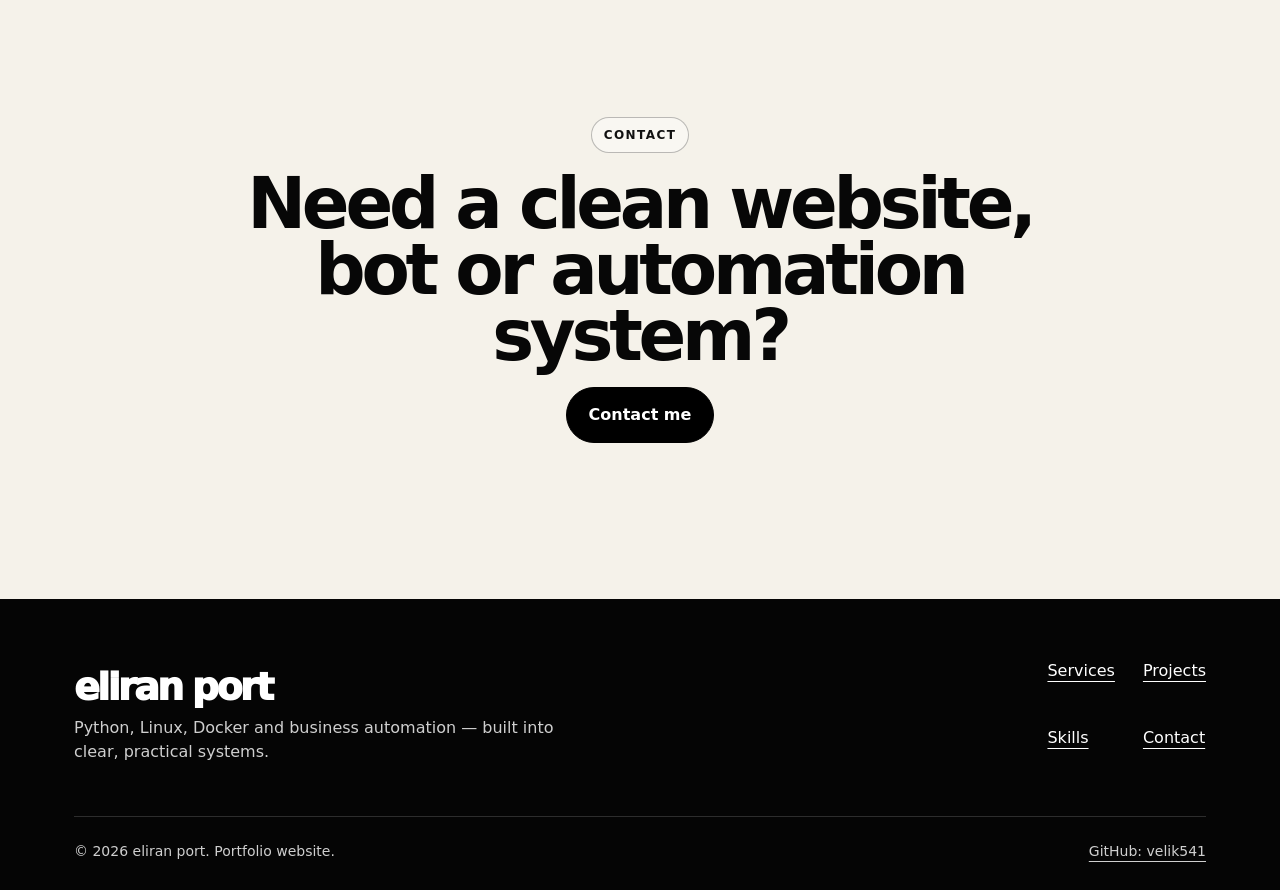
==== commit ff7d6d9c: "Remove hero number from portfolio" ====
--- a/index.html
+++ b/index.html
@@ -50,8 +50,8 @@
         <span>Live portfolio</span>
         <span class="status-dot">Available</span>
       </div>
-      <div class="big-number">09</div>
-      <p class="panel-title">service areas</p>
+      <div class="panel-headline">Backend, DevOps & automation</div>
+      <p class="panel-title">main service areas</p>
       <div class="mini-grid">
         <div><strong>Backend</strong><span>FastAPI · Flask</span></div>
         <div><strong>DevOps</strong><span>Docker · Linux</span></div>
--- a/assets/css/style.css
+++ b/assets/css/style.css
@@ -35,3 +35,11 @@
 h1{font-size:clamp(56px,8.3vw,108px);line-height:.92;letter-spacing:-.075em;margin-bottom:24px;max-width:950px}h2{font-size:clamp(38px,5.5vw,72px);line-height:.94;letter-spacing:-.06em;margin-bottom:18px}h3{font-size:22px;line-height:1.1;letter-spacing:-.035em}.hero-text{font-size:clamp(18px,2vw,23px);max-width:720px;color:#373531;margin-bottom:30px}.hero-actions{display:flex;flex-wrap:wrap;gap:12px}.btn{display:inline-flex;align-items:center;justify-content:center;border-radius:999px;padding:15px 22px;font-weight:850;border:1.4px solid #000;transition:.2s}.btn-dark{background:#000;color:#fff}.btn-dark:hover{background:transparent;color:#000}.btn-light{background:transparent;color:#000}.btn-light:hover{background:#000;color:#fff}.btn-white{background:#fff;color:#000;border-color:#fff}.btn-white:hover{background:transparent;color:#fff}.hero-panel{background:#000;color:#fff;border-radius:var(--radius-lg);padding:28px;min-height:520px;display:flex;flex-direction:column;justify-content:space-between;box-shadow:var(--shadow);position:relative;overflow:hidden}.hero-panel:before{content:"";position:absolute;inset:0;background:radial-gradient(circle at 20% 0%,rgba(255,255,255,.25),transparent 28%);pointer-events:none}.panel-top,.project-meta{display:flex;justify-content:space-between;gap:12px;align-items:center;font-size:12px;text-transform:uppercase;letter-spacing:.12em;color:#cfcfcf}.status-dot:before{content:"";display:inline-block;width:8px;height:8px;background:#fff;border-radius:50%;margin-right:8px}.big-number{font-size:clamp(110px,18vw,210px);line-height:.8;letter-spacing:-.1em;font-weight:950}.panel-title{color:#fff;font-size:25px;font-weight:850;letter-spacing:-.04em}.mini-grid{display:grid;grid-template-columns:1fr 1fr;gap:10px}.mini-grid div{border:1px solid rgba(255,255,255,.2);border-radius:20px;padding:16px}.mini-grid strong{display:block}.mini-grid span{display:block;color:#bebebe;font-size:13px;margin-top:4px}.logo-strip{border-block:1px solid var(--line);display:flex;gap:10px;overflow:auto;padding:12px max(24px,calc((100vw - var(--max))/2 + 24px));scrollbar-width:none}.logo-strip span{white-space:nowrap;border:1px solid #000;border-radius:999px;padding:11px 16px;background:#fff;font-weight:850;font-size:13px;text-transform:uppercase;letter-spacing:.08em}.section{max-width:var(--max);margin:0 auto;padding:86px 24px}.section-head{max-width:830px;margin-bottom:34px}.section-head p{font-size:19px}.split-heading{display:grid;grid-template-columns:.32fr 1fr;gap:34px;align-items:start;margin-bottom:34px}.intro-cards,.service-grid,.project-grid,.skill-columns,.certificate-grid,.contact-grid{display:grid;gap:16px}.intro-cards{grid-template-columns:repeat(3,1fr)}.intro-cards article,.service-tile,.project-card,.skill-columns div,.certificate-card,.contact-card,.wide-card,.about-main,.about-side,.skill-block{background:#fff;border:1px solid var(--line);border-radius:var(--radius);padding:28px;box-shadow:0 12px 40px rgba(0,0,0,.04)}.intro-cards span,.wide-card>span,.detail-label{font-size:12px;text-transform:uppercase;letter-spacing:.14em;font-weight:900;color:#777}.black-section{max-width:none;background:#050505;color:#fff;margin:54px 0;padding:90px max(24px,calc((100vw - var(--max))/2 + 24px));border-radius:0}.black-section p{color:#cfcfcf}.black-grid{max-width:var(--max);margin:0 auto;display:grid;grid-template-columns:1fr 1fr;gap:48px;align-items:center}.system-card{background:#fff;color:#000;border-radius:32px;padding:24px;min-height:360px}.window-bar{display:flex;gap:7px;border-bottom:1px solid #ddd;padding-bottom:18px;margin-bottom:24px}.window-bar span{width:12px;height:12px;border-radius:50%;background:#000}.flow-line{display:flex;align-items:center;gap:12px;margin-bottom:24px;flex-wrap:wrap}.flow-line b{border:1px solid #000;border-radius:999px;padding:10px 12px;font-size:13px}.flow-line i{width:34px;height:1px;background:#000}.terminal-box{background:#000;color:#fff;border-radius:22px;padding:18px;font-family:ui-monospace,SFMono-Regular,Menlo,monospace;font-size:13px}.terminal-box p{color:#fff;margin:8px 0}.compact-grid{grid-template-columns:repeat(3,1fr)}.service-tile{display:flex;min-height:160px;flex-direction:column;justify-content:space-between}.service-tile strong{font-size:22px;letter-spacing:-.04em}.service-tile span{color:var(--muted)}.service-tile:hover,.project-card:hover,.contact-card:hover{transform:translateY(-4px);box-shadow:var(--shadow);transition:.2s}.project-row{display:grid;grid-template-columns:1.2fr .8fr;gap:16px}.project-card.big{min-height:360px}.project-card.dark,.black-detail{background:#000;color:#fff}.project-card.dark p,.black-detail p{color:#cfcfcf}.project-card h3,.project-detail h2{font-size:clamp(28px,3vw,44px);margin-bottom:12px}.project-card a,.text-link{font-weight:900;text-decoration:underline;text-underline-offset:5px}.skill-columns{grid-template-columns:repeat(4,1fr)}.cta-section{max-width:var(--max);margin:60px auto 86px;padding:70px 24px;text-align:center}.cta-section h2{max-width:900px;margin-inline:auto}.page-hero{max-width:var(--max);margin:0 auto;padding:86px 24px 52px}.page-hero p:not(.eyebrow){font-size:21px;max-width:760px}.service-list{display:grid;gap:14px;padding-top:24px}.wide-card{display:grid;grid-template-columns:80px 1fr;gap:20px}.wide-card h2{font-size:clamp(30px,3.8vw,52px)}.wide-card ul{display:grid;grid-template-columns:repeat(3,1fr);gap:10px;padding:0;margin:22px 0 0;list-style:none}.wide-card li{border:1px solid var(--line);border-radius:999px;padding:10px 12px;font-weight:800;font-size:13px;text-align:center}.mini-black{border-radius:44px;max-width:var(--max);margin:50px auto;padding:64px}.invert{text-align:center;margin:0 auto}.project-list{padding-top:24px}.project-detail{padding:40px;border-radius:36px;border:1px solid var(--line);background:#fff;margin-bottom:16px}.featured-detail{min-height:360px}.tags,.pill-cloud{display:flex;flex-wrap:wrap;gap:8px;margin-top:24px}.tags span,.pill-cloud span{border:1px solid #000;border-radius:999px;padding:9px 12px;font-size:12px;font-weight:850;text-transform:uppercase;letter-spacing:.08em}.tags.inverse span{border-color:#fff;color:#fff}.project-grid{grid-template-columns:repeat(2,1fr)}.skill-board{display:grid;gap:16px}.skill-block h2{font-size:clamp(28px,3vw,44px)}.pill-cloud span{background:#fff}.about-grid{display:grid;grid-template-columns:1.2fr .8fr;gap:16px}.about-main p,.about-side p{font-size:18px}.certificate-grid{grid-template-columns:repeat(3,1fr)}.certificate-card{min-height:300px;display:flex;flex-direction:column}.certificate-card span{font-size:12px;text-transform:uppercase;letter-spacing:.12em;font-weight:900}.certificate-card strong{margin-top:auto}.contact-grid{grid-template-columns:repeat(2,1fr)}.contact-card{min-height:210px;display:block}.contact-card span{font-size:12px;text-transform:uppercase;letter-spacing:.12em;font-weight:900}.contact-card strong{display:block;font-size:28px;letter-spacing:-.04em;margin:18px 0 10px;word-break:break-word}.site-footer{background:#050505;color:#fff;padding:60px max(24px,calc((100vw - var(--max))/2 + 24px)) 28px}.site-footer p{color:#cfcfcf;max-width:520px}.footer-top{display:flex;justify-content:space-between;gap:30px;border-bottom:1px solid rgba(255,255,255,.16);padding-bottom:36px}.footer-brand{font-size:38px;font-weight:950;letter-spacing:-.07em}.footer-links{display:grid;grid-template-columns:repeat(2,auto);gap:12px 28px}.footer-links a,.footer-bottom a{text-decoration:underline;text-underline-offset:5px}.footer-bottom{display:flex;justify-content:space-between;gap:20px;padding-top:24px;color:#cfcfcf;font-size:14px}.reveal{opacity:0;transform:translateY(18px);transition:opacity .7s ease,transform .7s ease}.reveal.is-visible{opacity:1;transform:none}.delay-1{transition-delay:.12s}
 @media(max-width:980px){.hero-grid,.black-grid,.project-row,.about-grid{grid-template-columns:1fr}.hero-panel{min-height:430px}.compact-grid,.intro-cards,.skill-columns,.certificate-grid{grid-template-columns:repeat(2,1fr)}.wide-card ul{grid-template-columns:1fr}.split-heading{grid-template-columns:1fr}.header-cta{display:none}.site-nav{position:fixed;top:82px;left:18px;right:18px;display:none;flex-direction:column;align-items:stretch;border-radius:24px;background:#fff;padding:14px;box-shadow:var(--shadow)}.site-nav.is-open{display:flex}.nav-link{padding:14px 16px}.menu-toggle{display:block}.menu-toggle.is-open span:first-child{transform:translateY(4.5px) rotate(45deg)}.menu-toggle.is-open span:last-child{transform:translateY(-4.5px) rotate(-45deg)}}
 @media(max-width:640px){.site-header{padding:10px}.hero,.page-hero{padding:56px 18px 38px}.section{padding:58px 18px}h1{font-size:clamp(48px,15vw,70px)}h2{font-size:clamp(34px,12vw,50px)}.compact-grid,.intro-cards,.skill-columns,.certificate-grid,.project-grid,.contact-grid{grid-template-columns:1fr}.wide-card{grid-template-columns:1fr;padding:24px}.mini-black{border-radius:28px;margin:30px 18px;padding:42px 20px}.black-section{padding:60px 18px}.footer-top,.footer-bottom{flex-direction:column}.hero-panel{border-radius:30px;min-height:auto}.big-number{font-size:120px}.mini-grid{grid-template-columns:1fr}.contact-card strong{font-size:22px}.logo-strip{padding-inline:18px}}
+
+.panel-headline{
+  font-size:clamp(42px,6vw,78px);
+  line-height:.95;
+  letter-spacing:-.07em;
+  font-weight:950;
+  max-width:420px;
+}
